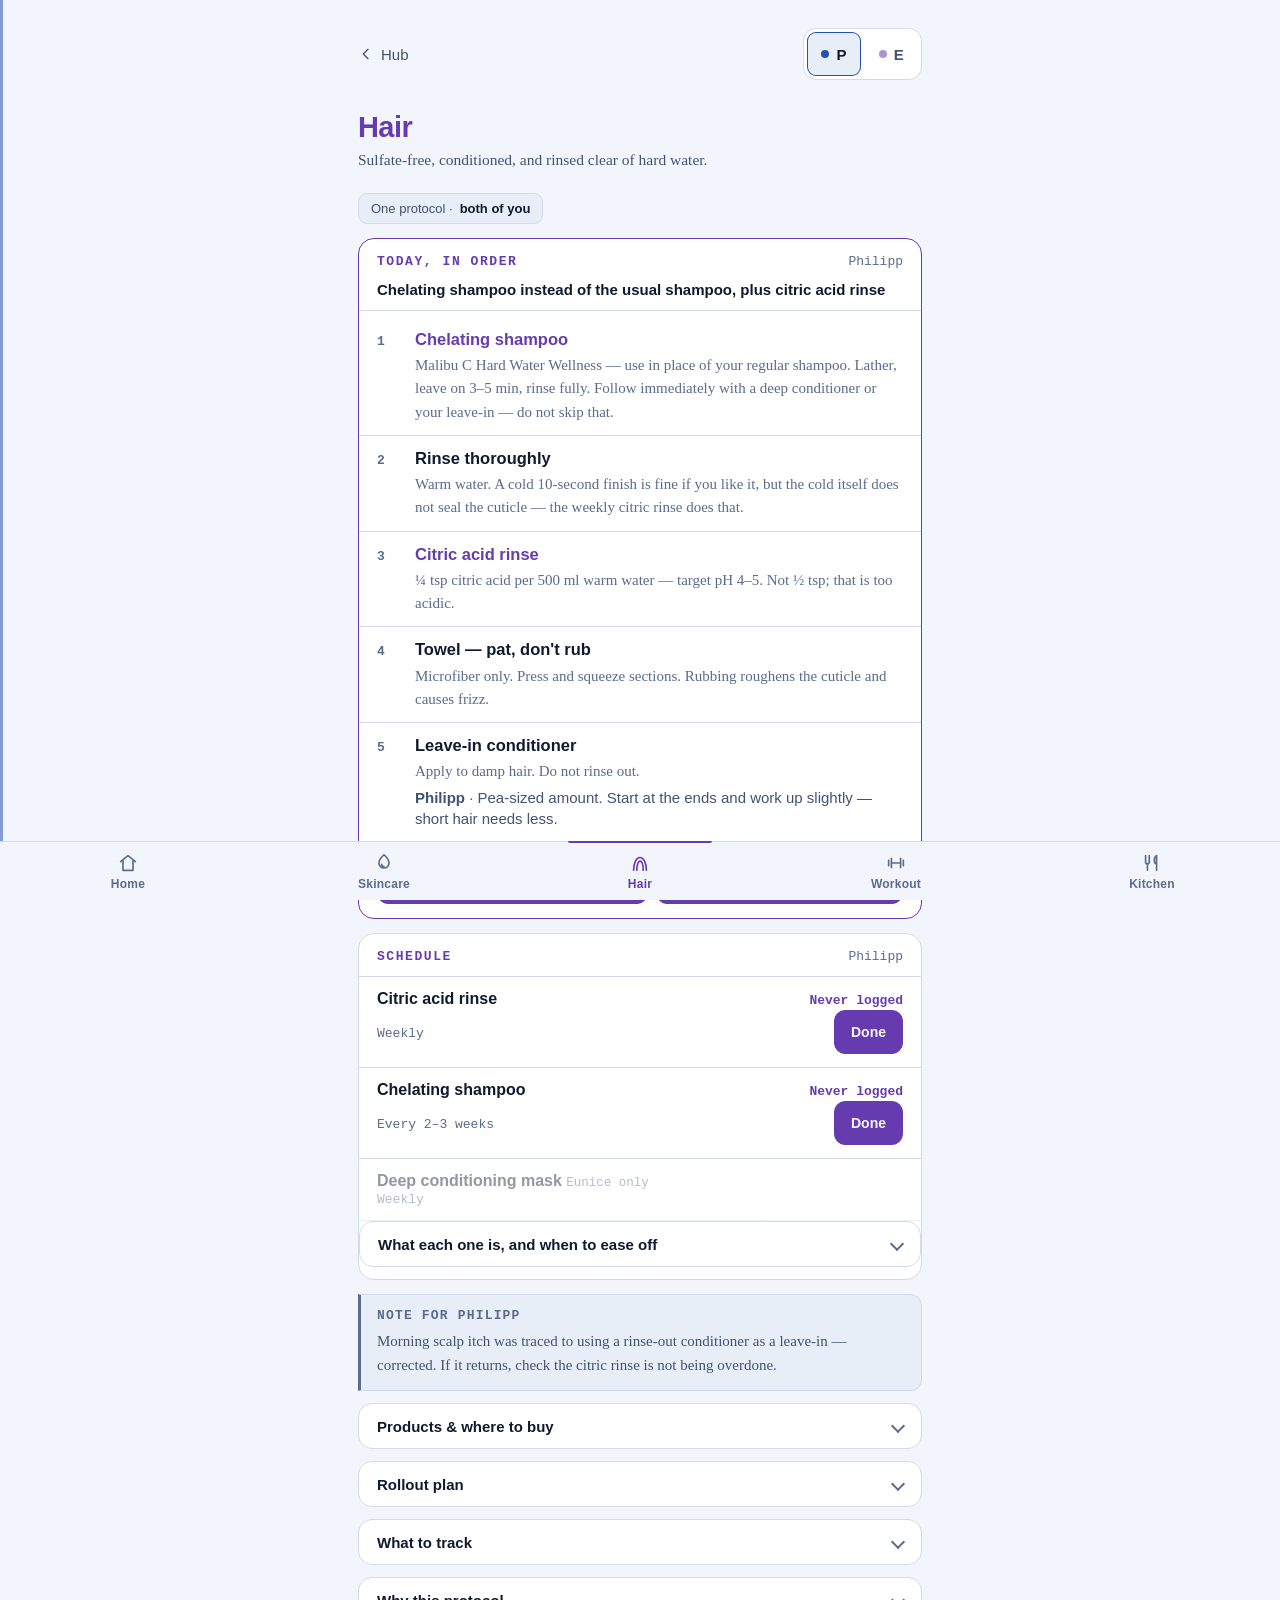
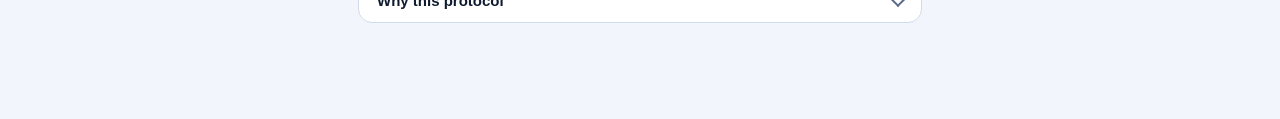
==== hair/index.html @ a8889de7 "Give skincare a weekly check, like hair already has Eunice asked for the same "when did I last do th" ====
<!DOCTYPE html>
<html lang="en">
<head>
<meta charset="utf-8">
<meta name="viewport" content="width=device-width, initial-scale=1, viewport-fit=cover">
<title>Hair · Pairwell</title>
<meta name="theme-color" content="#0B1220">
<link rel="stylesheet" href="../app.css?v=7b31c9e5">
<style>
  :root{ --accent:var(--hair); }

  body{
    background:var(--bg);color:var(--text);
    font-family:var(--f-ui);
    -webkit-font-smoothing:antialiased;
    min-height:100dvh;max-width:600px;margin:0 auto;
    padding:
      calc(env(safe-area-inset-top) + 20px)
      calc(env(safe-area-inset-right) + 18px)
      calc(var(--bar) + 26px)
      calc(env(safe-area-inset-left) + 18px);
  }

  h1{font-size:29px;font-weight:700;letter-spacing:-.02em;margin:0 0 4px;color:var(--accent)}
  .sub{font-family:var(--f-read);font-size:15.5px;color:var(--muted);margin:0 0 20px;line-height:1.6}

  /* Type floor: 14px for secondary, 16px+ for anything you act on.
     This page is read standing at a sink. */
  .card{
    background:var(--surface);border:1px solid var(--line);
    border-radius:16px;margin-bottom:14px;overflow:hidden;
  }
  .card-head{
    display:flex;align-items:baseline;gap:10px;flex-wrap:wrap;
    padding:15px 18px 12px;border-bottom:1px solid var(--line);
  }
  .card-head .k{
    font-family:var(--f-data);font-size:13px;font-weight:700;letter-spacing:.12em;text-transform:uppercase;
    color:var(--accent);
  }
  .card-head .meta{font-family:var(--f-data);font-size:13px;color:var(--muted2);margin-left:auto}
  .card-head .focus{font-size:15px;color:var(--text);font-weight:600;width:100%;margin-top:2px}

  ol.steps .n{
    font-family:var(--f-data);font-variant-numeric:tabular-nums;font-size:13px;font-weight:700;color:var(--muted2);
    font-variant-numeric:tabular-nums;
  }
  ol.steps .t{font-size:16.5px;font-weight:600;line-height:1.35}
  ol.steps .p{font-size:15px;color:var(--muted);margin-top:3px;line-height:1.45}
  ol.steps .h{font-family:var(--f-read);font-size:15px;color:var(--muted2);margin-top:4px;line-height:1.55}

  .empty{padding:20px 18px;font-family:var(--f-read);font-size:15px;color:var(--muted);line-height:1.55}

  /* day strip */
  .days{display:flex;gap:5px;margin-bottom:14px}
  .day{
    flex:1;min-height:var(--tap);border-radius:11px;
    border:1px solid var(--line);background:var(--surface);
    color:var(--muted);font-family:inherit;font-size:13px;font-weight:600;
    cursor:pointer;padding:6px 2px;
  }
  .day small{display:block;font-family:var(--f-data);font-size:13px;font-weight:400;color:var(--muted2);margin-top:2px}
  .day[aria-pressed="true"]{background:var(--accent);border-color:var(--accent);color:var(--bg)}
  .day[aria-pressed="true"] small{color:inherit;font-weight:400}
  .day:focus-visible{outline:2px solid var(--accent);outline-offset:2px}

  .season{
    display:inline-flex;align-items:center;gap:8px;
    font-family:var(--f-data);font-size:13px;color:var(--muted);
    background:var(--surface-2);border:1px solid var(--line);
    border-radius:9px;padding:7px 12px;margin-bottom:14px;
  }
  .season b{color:var(--text);font-weight:600}

  /* phase strip — which stage of the protocol he is on */
  .phase-bar{margin-bottom:12px}
  .phase-toggle{
    display:inline-flex;align-items:center;gap:9px;
    min-height:var(--tap);padding:0 14px;border-radius:11px;
    border:1px solid var(--line);background:var(--surface);
    font-family:inherit;font-size:14px;color:var(--muted);cursor:pointer;
  }
  .phase-toggle .pl{
    font-family:var(--f-data);font-size:13px;letter-spacing:.1em;text-transform:uppercase;color:var(--muted2);
  }
  .phase-toggle b{color:var(--text);font-weight:600}
  .phase-toggle .chev{
    width:7px;height:7px;border-right:2px solid var(--muted2);
    border-bottom:2px solid var(--muted2);transform:rotate(45deg);margin-left:2px;
  }
  .phase-toggle[aria-expanded="true"] .chev{transform:rotate(-135deg)}
  .phase-toggle:focus-visible{outline:2px solid var(--accent);outline-offset:2px}

  .phases{display:flex;gap:5px;margin-bottom:10px}
  .phase{
    flex:1;min-height:var(--tap);border-radius:11px;
    border:1px solid var(--line);background:var(--surface);
    color:var(--muted);font-family:inherit;font-size:13px;font-weight:600;
    cursor:pointer;padding:6px 4px;
  }
  .phase small{display:block;font-family:var(--f-data);font-size:13px;font-weight:400;color:var(--muted2);margin-top:2px}
  .phase[aria-pressed="true"]{background:var(--accent);border-color:var(--accent);color:var(--bg)}
  .phase[aria-pressed="true"] small{color:inherit;font-weight:400}
  .phase:focus-visible{outline:2px solid var(--accent);outline-offset:2px}
  .phase-note{
    font-family:var(--f-read);font-size:15px;color:var(--muted);line-height:1.5;
    margin-bottom:14px;padding-left:2px;
  }

  /* the one step that changes night to night */
  ol.steps .t.active-step{color:var(--accent)}

  /* safety */
  .rule{
    border:1px solid var(--line);border-left:3px solid var(--muted2);
    background:var(--surface-2);border-radius:0 12px 12px 0;
    padding:13px 16px;margin-bottom:12px;
  }
  .rule.critical{border-left-color:var(--warn);background:var(--warn-fill)}
  .rule .rt{
    font-family:var(--f-data);font-size:13px;font-weight:700;letter-spacing:.09em;text-transform:uppercase;
    color:var(--muted2);margin-bottom:6px;display:flex;align-items:center;gap:7px;
  }
  .rule.critical .rt{color:var(--warn)}
  .rule p{margin:0;font-family:var(--f-read);font-size:15px;line-height:1.6;color:var(--muted)}
  .rule.critical p{color:var(--text)}

  /* progressive disclosure */
  details{
    background:var(--surface);border:1px solid var(--line);
    border-radius:14px;margin-bottom:12px;overflow:hidden;
  }
  details summary{
    min-height:var(--tap);display:flex;align-items:center;gap:9px;
    padding:13px 18px;cursor:pointer;font-size:15px;font-weight:600;
    list-style:none;color:var(--text);
  }
  details summary::-webkit-details-marker{display:none}
  details summary::after{
    content:"";margin-left:auto;width:8px;height:8px;flex:none;
    border-right:2px solid var(--muted2);border-bottom:2px solid var(--muted2);
    transform:rotate(45deg);transition:transform .18s ease;
  }
  details[open] summary::after{transform:rotate(-135deg)}
  details summary:focus-visible{outline:2px solid var(--accent);outline-offset:-2px}

  /* The routine you are not doing right now: present, one tap away, and not
     costing a screen of scroll. Its own card keeps its styling inside. */
  details.other-routine{background:none;border:0;margin-top:14px}
  details.other-routine > summary{
    color:var(--muted);font-weight:600;
    background:var(--surface);border:1px solid var(--line);border-radius:14px;
  }
  details.other-routine > summary .n{
    font-family:var(--f-data);font-size:13px;font-weight:400;color:var(--muted2);
  }
  details.other-routine[open] > summary{
    border-bottom-left-radius:0;border-bottom-right-radius:0;
  }
  .dl{padding:2px 18px 16px}
  .dl div{padding:9px 0;border-top:1px solid var(--line)}
  .dl .dk{font-family:var(--f-data);font-size:13px;letter-spacing:.07em;text-transform:uppercase;color:var(--muted2);margin-bottom:3px}
  .dl .dv{font-family:var(--f-read);font-size:15px;line-height:1.6;color:var(--muted)}
  .dl .dv strong{color:var(--text)}

  .foot{font-size:13px;color:var(--muted2);line-height:1.6;margin-top:20px}

  /* Weekly check — a "when did I last do this" row, one per infrequent
     treatment. Shared by Hair's shower schedule and Skincare's weekly
     devices, so it takes its color from --accent rather than a fixed hue. */
  .schedrow{
    display:grid;grid-template-columns:1fr auto;align-items:baseline;
    gap:2px 12px;padding:13px 18px;border-bottom:1px solid var(--line);
  }
  .schedrow.other{opacity:.45}
  .sr-name{font-size:16px;font-weight:600}
  .sr-who{font-family:var(--f-data);font-size:12.5px;font-weight:400;color:var(--muted2)}
  .sr-cadence{
    grid-column:1;font-family:var(--f-data);font-size:13px;color:var(--muted2);
  }
  .sr-state{
    grid-column:2;grid-row:1;font-family:var(--f-data);font-size:13px;
    color:var(--muted);text-align:right;
  }
  .sr-state.due,.sr-state.late,.sr-state.unknown{color:var(--accent);font-weight:600}
  .sr-btn{
    grid-column:2;grid-row:2;justify-self:end;
    min-height:36px;padding:0 14px;border-radius:10px;
    font-family:inherit;font-size:13.5px;font-weight:600;cursor:pointer;
  }
  .sr-btn.dobtn{background:var(--accent);border:1px solid var(--accent);color:var(--bg)}
  .sr-btn.undone{background:none;border:1px solid var(--line);color:var(--muted)}
  .sr-btn:focus-visible{outline:2px solid var(--accent);outline-offset:2px}
  .dl em{font-style:italic;color:var(--muted2)}

  @media (prefers-reduced-motion:reduce){
    details summary::after{transition:none}
  }

  .both{
    display:inline-flex;align-items:center;gap:7px;
    font-size:13px;color:var(--muted);
    background:var(--surface-2);border:1px solid var(--line);
    border-radius:9px;padding:7px 12px;margin-bottom:14px;
  }
  .both b{color:var(--text);font-weight:600}
  .card.other{opacity:.5}

  .card.today{border-color:var(--hair)}
  .card.today ol.steps .t.treat-step{color:var(--hair)}
  .todaydone{display:flex;flex-wrap:wrap;gap:8px;padding:12px 18px 14px;border-top:1px solid var(--line)}
  .todaydone .dobtn{margin-left:0;flex:1 1 auto}
  .todaybody{padding:14px 18px;display:flex;flex-direction:column;gap:8px}
  .tline{font-size:15.5px;line-height:1.45;color:var(--muted)}
  .tline b{color:var(--text);font-weight:600}
  .tline.due b{color:var(--hair)}
  .tline.ok{color:var(--muted2)}

  .duebar{
    display:flex;align-items:center;gap:12px;flex-wrap:wrap;
    padding:11px 18px;border-bottom:1px solid var(--line);background:var(--surface-2);
  }
  .duepill{
    font-family:var(--f-data);font-size:13px;font-weight:600;
    letter-spacing:.04em;color:var(--muted);
  }
  /* Accent as ink on the page ground — the pairing that holds in both themes. */
  .duepill.due,.duepill.late{color:var(--hair)}
  .duepill.late{font-weight:700}
  .duepill.done{color:var(--ok,var(--muted))}
  .dobtn,.undone{
    margin-left:auto;min-height:var(--tap);padding:0 16px;border-radius:11px;
    font-family:inherit;font-size:14px;font-weight:600;cursor:pointer;
  }
  .dobtn{background:var(--hair);border:1px solid var(--hair);color:var(--bg)}
  .undone{background:none;border:1px solid var(--line);color:var(--muted)}
  .dobtn:focus-visible,.undone:focus-visible{outline:2px solid var(--hair);outline-offset:2px}
  .inline-caution{
    padding:11px 18px 14px;font-family:var(--f-read);font-size:15px;line-height:1.55;
    color:var(--muted2);border-top:1px solid var(--line);
  }
</style>
</head>
<body>

<div class="pw-bar">
  <a class="pw-back" href="../"><svg viewBox="0 0 24 24"><path d="m15 5-7 7 7 7"/></svg> Hub</a>
  <div id="switcher"></div>
</div>

<h1>Hair</h1>
<p class="sub" id="sub"></p>

<div class="both">One protocol &middot; <b>both of you</b></div>
<div id="stage"></div>

<script src="../app.js?v=4f1def99"></script>
<script>

const R = {"_source": ["skin_protocol.html conversations", "hair_protocol.html conversation"], "skincare": {"philipp": {"_source": "skin_protocol.html · Issue 2026-07", "_model": "weekly-phased — one AM routine; PM is a fixed 6-step base where only step 03 rotates by weekday, and the weekday schedule itself changes across three phases", "skinType": "combination — oily T-zone, normal-to-dry cheeks", "fitzpatrick": "III–IV", "focus": "prevention over correction", "concerns": ["under-eye dark circles (mostly pigment)", "texture and pores", "general photoaging prevention"], "applicationRule": "Thin before thick, wet before oil. Wait 30–60 seconds between steps for absorption. Apply to damp skin — except actives (adapalene, acids), which go on dry skin to reduce irritation.", "am": {"durationMin": 4, "_note": "Identical Mon → Sun. No thinking needed.", "steps": [{"step": "Cleanse", "product": "CeraVe Hydrating Cream-to-Foam", "how": "Lukewarm water, 20 seconds of gentle massage, rinse fully."}, {"step": "Vitamin C", "product": "Rohto Melano CC Premium Essence", "how": "3–4 drops · targeted on cheekbones and existing spots."}, {"step": "Eye area", "product": "CeraVe Eye Repair Cream", "how": "Ring finger · small dab per eye · tap along the orbital bone · never rub."}, {"step": "Moisturizer", "product": "Beauty of Joseon Dynasty Cream", "how": "Pea-sized amount, thin layer. Optional: skip on days the T-zone feels oily and go straight to sunscreen."}, {"step": "Sunscreen", "product": "Biore UV Aqua Rich (or BoJ Relief Sun)", "how": "Two full finger-lengths · face + neck + ears. Every day, indoor or outdoor."}]}, "pm": {"durationMin": 6, "_note": "Same steps every night. Only step 03 changes — the weekday tells you which bottle.", "steps": [{"step": "Cleanse", "product": "CeraVe Hydrating Cream-to-Foam", "how": "Heavy sunscreen day? Double cleanse — first pass with cleansing oil or micellar, then CeraVe."}, {"step": "Dry fully", "product": null, "how": "Wait 60–90 seconds until the skin is completely dry. Applying actives to damp skin sharply increases irritation.", "isWait": true}, {"step": "Active of the night", "product": null, "activeSlot": true}, {"step": "Hyaluronic acid", "product": "The Ordinary Hyaluronic Acid 2% + B5", "how": "On slightly damp skin, then press in gently. Buffers active nights, restores hydration on rest nights."}, {"step": "Eye area", "product": "Rohto Melano CC Moisture Cream", "how": "Rice-grain per eye · 3 dots along the orbital bone · ring finger · stay 5 mm below the lash line."}, {"step": "Moisturizer", "product": "Beauty of Joseon Dynasty Cream", "how": "Lock everything in."}]}, "actives": {"adapalene": {"name": "Differin Adapalene 0.1% (℞)", "how": "Pea-sized amount. Dot on forehead, both cheeks and chin, spread thin over the whole face. Stay 5 mm from the lash line and mouth corners. Weeks 1–4: wait 20 min before moisturizer, then directly."}, "bha": {"name": "Paula's Choice BHA 2% Liquid", "how": "Soak a cotton pad, swipe over the T-zone (forehead, nose, chin). One pass, no rubbing. Let absorb 30 seconds."}, "glycolic": {"name": "The Ordinary Glycolic Acid 7% Toner", "how": "Soak a cotton pad, sweep over the full face. Avoid the eye area. One pass. Optional — skip if the skin feels tight."}, "niacinamide": {"name": "The Ordinary Niacinamide 10%", "optional": true, "how": "Fingertip amount over the whole face. Gentle, no irritation risk. Optional — skipping step 03 entirely on a rest night is always fine."}}, "phases": [{"id": "weeks-1-4", "label": "Weeks 1–4", "subtitle": "Start here", "note": "Differin only 2× this phase. Wide spacing (Mon → Thu) gives skin time to adapt. Mild tightness is normal. Flaking around nose/mouth in week 3–4 — cover with balm, don't pick. Move on when skin has been calm for a full week.", "schedule": [{"day": "Mon", "active": "adapalene"}, {"day": "Tue", "active": "bha"}, {"day": "Wed", "active": "niacinamide"}, {"day": "Thu", "active": "adapalene"}, {"day": "Fri", "active": "niacinamide"}, {"day": "Sat", "active": "glycolic"}, {"day": "Sun", "active": "niacinamide"}]}, {"id": "weeks-5-8", "label": "Weeks 5–8", "subtitle": "Then this", "note": "Differin now 3×, glycolic paused. Skin may briefly look worse in weeks 5–6 (purging) — do not stop. By week 7–8 texture smooths. Move on when calm for a full week.", "schedule": [{"day": "Mon", "active": "adapalene"}, {"day": "Tue", "active": "bha"}, {"day": "Wed", "active": "adapalene"}, {"day": "Thu", "active": "niacinamide"}, {"day": "Fri", "active": "adapalene"}, {"day": "Sat", "active": "niacinamide"}, {"day": "Sun", "active": "niacinamide"}]}, {"id": "week-9-plus", "label": "Week 9+", "subtitle": "Final", "note": "The permanent schedule. Full rotation with all products. Stay here. Pea-size Differin, cotton pad for acids, eye area always spared.", "schedule": [{"day": "Mon", "active": "adapalene"}, {"day": "Tue", "active": "bha"}, {"day": "Wed", "active": "adapalene"}, {"day": "Thu", "active": "niacinamide"}, {"day": "Fri", "active": "adapalene"}, {"day": "Sat", "active": "glycolic"}, {"day": "Sun", "active": "niacinamide"}]}], "currentPhase": "week-9-plus", "_currentPhaseNote": "Defaults to the permanent schedule because that is what the app already held. The protocol is dated 2026-07, so weeks-5-8 is also plausible — switch it on the page if that is wrong. Getting this wrong means too much adapalene.", "safetyRules": [{"id": "no-adapalene-with-acids", "title": "Never combine adapalene and acids", "rule": "Adapalene together with AHA or BHA in one application massively irritates the skin without boosting results. Always separate nights. To exfoliate the same day: BHA in the morning, adapalene at night — and only when skin is calm.", "critical": true}, {"id": "retinoid-needs-spf", "title": "Retinoid without SPF is net-negative", "rule": "Retinoids temporarily increase UV sensitivity. Without daily sunscreen, new pigmentation forms faster than the retinoid clears old damage. If you are not committed to SPF every day, do not start adapalene.", "critical": true}, {"id": "spf-amount", "title": "Two finger-lengths of SPF, or it is useless", "rule": "SPF ratings are tested at 2 mg/cm² — roughly two strips along the index and middle finger for face and neck. Most people apply a quarter of that and get an effective SPF of ~15."}, {"id": "eye-never-rub", "title": "Never rub the eye area — always tap", "rule": "Under-eye skin is 4× thinner than the rest of the face. Repeated rubbing causes chronic micro-inflammation, which drives the very pigmentation you are treating. Ring finger only — it applies the least pressure by reflex."}, {"id": "patience", "title": "Judge at week 12, not week 3", "rule": "Vitamin C, adapalene and niacinamide need 8–12 weeks to show visible change. Photos every 4 weeks in the same lighting beat the daily mirror check."}], "eyeArea": {"type": "Mixed — mostly pigment. Brown-grey tone, melanin-dominant.", "structural": "Minor tear-trough shadow. Topicals cannot remove this part.", "target": "30–50% lighter in 3–6 months. Consistency beats intensity; full erasure is not possible with products alone.", "timeline": [{"when": "1–2 weeks", "what": "Puffiness down — eye cream plus sleep and lower salt/alcohol."}, {"when": "8–12 weeks", "what": "Pigment lightens — Moisture Cream + SPF + Essence. Judge with 4-week photos."}, {"when": "3–6 months", "what": "Substantial change. Ceiling: 30–50% lighter than baseline."}]}, "coreProducts": {"cleanser": "CeraVe Hydrating Cream-to-Foam — AM 01 + PM 01", "vitaminC": "Rohto Melano CC Premium Essence — AM 02", "eyeCreamAM": "CeraVe Eye Repair Cream — AM 03", "eyeCreamPM": "Rohto Melano CC Moisture Cream — PM 05, under-eye pigment", "moisturizer": "Beauty of Joseon Dynasty Cream — AM 04 + PM 06", "spf": "Biore UV Aqua Rich SPF 50+ PA++++ — AM 05, daily", "hyaluronic": "The Ordinary Hyaluronic Acid 2% + B5 — PM 04", "adapalene": "Differin Adapalene 0.1% — prescription in Germany; pharmacist-guided (指示藥品) in Taiwan, no Rx", "bha": "Paula's Choice Skin Perfecting 2% BHA Liquid", "glycolic": "The Ordinary Glycolic Acid 7% Toning Solution", "niacinamide": "The Ordinary Niacinamide 10% + Zinc 1%"}, "timeline": "Adapalene needs patience — meaningful texture and pore results from week 12+. Weeks 1–8 show little by design."}, "eunice": {"_source": "Hamburg Seasonal Skincare Masterplan (.docx), added 2026-08-29", "_model": "seasonal-weekly — four season plans, each with its own AM routine and a different PM protocol per weekday. Philipp uses the simpler 'weekly' model (one AM, one active per weekday), so a renderer has to handle both shapes.", "skinType": "mixed / Asian, age 37", "concerns": ["pores (nose area)", "horizontal neck rings", "structural jawline lifting"], "context": {"location": "Hamburg", "waterHardness": "hard — high calcium/magnesium; see the shared hair section for the measured 17.3 °dH"}, "safetyRules": [{"id": "mfu-boundaries", "title": "High Focus Shot (MFU) boundaries", "rule": "Maximum once per week. Completely avoid the eyeballs, eyelids, jawbone edge, lips and the centre of the neck (thyroid area). Target only the jowls, lower face sag and the sides of the neck.", "appliesTo": ["sat"], "critical": true}, {"id": "no-mix-actives", "title": "The no-mix actives rule", "rule": "Never use the Exosome Shot or the Booster Pro Air Shot on the same night as 0.2% Retinol, and never on a High Focus Shot night.", "critical": true}, {"id": "conductivity", "title": "The conductivity rule", "rule": "Use a thick layer of PDRN Booster Gel for the High Focus Shot, or PDRN Pink Peptide Serum for the Booster Pro. Oils (Freiöl, Rose Hip Oil) insulate — always apply them after device use, never before.", "critical": false}, {"id": "hard-water-shield", "title": "The 'Kalk' hard-water shield", "rule": "Hamburg tap water dulls skin and stretches pores. Use the Foreo in the evening to strip mineral buildup mechanically, and always apply The Ordinary HA 2% + B5 while the skin is still damp.", "critical": false}], "seasons": {"winter": {"months": "November – March", "monthNumbers": [11, 12, 1, 2, 3], "goal": "High-lipid shield against dry radiator heat and freezing winds, to stop neck rings cracking and deepening.", "am": {"durationMin": 3, "steps": ["Micellar water (or hydrating toner) on a pad — no hard tap water", "HA 2% + B5 while the skin is still damp from the wipe", "Nivea Day Cream", "SPF"]}, "pmWeekly": [{"day": "Mon", "focus": "Pores & active prep", "steps": ["Foreo Cleanse", "Exosome Shot", "PDRN Serum", "Booster Pro (Booster Mode)"]}, {"day": "Tue", "focus": "Cellular turnover", "steps": ["Foreo Cleanse", "PDRN Serum", "0.2% Retinol", "Nivea Night Cream + 2 drops Rose Hip Oil"]}, {"day": "Wed", "focus": "Midweek detox", "steps": ["Foreo Cleanse", "Freiöl", "Gua Sha (warm the oil in your hands first)"]}, {"day": "Thu", "focus": "Deep volumizing", "steps": ["Gentle Cleanse", "Exosome Shot", "PDRN Serum", "Booster Pro (Booster Mode – Level 1)"]}, {"day": "Fri", "focus": "Targeted neck rings", "steps": ["Foreo Cleanse", "Collagen Glow Pen", "Booster Pro (MC Mode) glide horizontally along neck rings", "Nivea Night"]}, {"day": "Sat", "focus": "Structural MFU lift", "steps": ["Foreo Cleanse", "High Focus Shot (600–1200 shots with PDRN Booster Gel on jowls / sides of neck)", "Pat in excess gel", "Nivea Night"]}, {"day": "Sun", "focus": "Barrier recovery reset", "steps": ["Gentle Cleanse", "Sheet Mask (no devices)", "Seal with Rose Hip Oil"]}]}, "spring": {"months": "April – June", "monthNumbers": [4, 5, 6], "goal": "Deep pore de-gunking, to clear pollen and dust sticking to hard-water residue.", "am": {"durationMin": 3, "steps": ["Lukewarm water wash", "HA 2% + B5", "Nivea Day Cream", "SPF"], "weeklyExtra": "Friday morning: swipe Nivea Toner on the nose only."}, "pmWeekly": [{"day": "Mon", "focus": "Resurfacing & pores", "steps": ["Foreo Cleanse", "Booster Pro (Air Shot Mode) on nose pores", "Exosome Shot", "PDRN Serum"]}, {"day": "Tue", "focus": "Retinol night", "steps": ["Foreo Cleanse", "PDRN Serum", "0.2% Retinol", "Nivea Night Cream"]}, {"day": "Wed", "focus": "Lymphatic drainage", "steps": ["Foreo Cleanse", "Freiöl", "Gua Sha, stroking downwards on the sides of the neck"]}, {"day": "Thu", "focus": "Cellular power", "steps": ["Foreo Cleanse", "Exosome Shot", "PDRN Serum", "Booster Pro (Booster Mode)"]}, {"day": "Fri", "focus": "Pore & neck target", "steps": ["Foreo Cleanse", "Collagen Glow Pen", "Booster Pro (MC Mode) on neck lines"]}, {"day": "Sat", "focus": "Structural MFU lift", "steps": ["Foreo Cleanse", "High Focus Shot (with PDRN Booster Gel, focused on a sharp jawline contour)"]}, {"day": "Sun", "focus": "Moisture surge", "steps": ["Foreo Cleanse", "Sheet Mask", "Booster Pro (Booster Mode) directly over the sheet mask"]}]}, "summer": {"months": "July – August", "monthNumbers": [7, 8], "goal": "Heat calming, pore tightening and high-level pigment defence against strong summer sun.", "am": {"durationMin": 3, "steps": ["Lukewarm water wash", "HA 2% + B5", "Nivea Day Cream", "SPF 50 — strict"], "weeklyExtra": "Friday morning: swipe Nivea Toner on the nose."}, "pmWeekly": [{"day": "Mon", "focus": "Pore shrinking", "steps": ["Foreo Cleanse", "Booster Pro (Air Shot Mode) on nose pores", "PDRN Serum"]}, {"day": "Tue", "focus": "Soothing night", "steps": ["Foreo Cleanse", "PDRN Serum", "Nivea Night Cream — skip retinol entirely if the weekend was spent outdoors or at the beach"]}, {"day": "Wed", "focus": "Cryo-calming", "steps": ["Foreo Cleanse", "Sheet Mask (chilled in the fridge first)", "Booster Pro (Booster Mode) over the cold mask"]}, {"day": "Thu", "focus": "Lightweight regeneration", "steps": ["Foreo Cleanse", "Exosome Shot", "PDRN Serum", "Booster Pro (Booster Mode)"]}, {"day": "Fri", "focus": "Neck firming", "steps": ["Foreo Cleanse", "Collagen Glow Pen", "Booster Pro (MC Mode) on neck"]}, {"day": "Sat", "focus": "Structural MFU lift", "steps": ["Foreo Cleanse", "High Focus Shot (keep the PDRN Booster Gel in the fridge for a cooling treatment)"]}, {"day": "Sun", "focus": "UV recovery", "steps": ["Foreo Cleanse", "Rose Hip Oil + Gua Sha, to calm the sun-exposed barrier"]}]}, "autumn": {"months": "September – October", "monthNumbers": [9, 10], "goal": "The deep reconstruction phase: repair summer UV damage and build skin thickness before winter.", "am": {"durationMin": 3, "steps": ["Micellar water (or hydrating toner) on a pad — no hard tap water", "HA 2% + B5 while the skin is still damp from the wipe", "Nivea Day Cream", "SPF"], "weeklyExtra": "Friday morning: swipe Nivea Toner on the nose."}, "pmWeekly": [{"day": "Mon", "focus": "Advanced resurfacing", "steps": ["Foreo Cleanse", "Booster Pro (Air Shot Mode)", "Exosome Shot", "PDRN Serum"]}, {"day": "Tue", "focus": "Active cell turnover", "steps": ["Foreo Cleanse", "PDRN Serum", "0.2% Retinol", "Nivea Night Cream"]}, {"day": "Wed", "focus": "Sculpt & drain", "steps": ["Foreo Cleanse", "Freiöl", "Gua Sha"]}, {"day": "Thu", "focus": "Deep cellular regeneration", "steps": ["Foreo Cleanse", "Exosome Shot", "PDRN Serum", "Booster Pro (Booster Mode)"]}, {"day": "Fri", "focus": "Neck ring focus", "steps": ["Foreo Cleanse", "Collagen Glow Pen", "Booster Pro (MC Mode) focused on horizontal creases"]}, {"day": "Sat", "focus": "Structural MFU lift", "steps": ["Foreo Cleanse", "High Focus Shot (with PDRN Booster Gel, focused on pulling up lower cheeks / jowls)"]}, {"day": "Sun", "focus": "Deep nutrient infusion", "steps": ["Foreo Cleanse", "Sheet Mask", "Booster Pro (Booster Mode)", "Finish with Rose Hip Oil"]}]}}, "devices": {"mfu": "High Focus Shot Plus — 1x/week, Saturdays, see safetyRules.mfu-boundaries", "boosterPro": "Booster Pro — Booster Mode, Air Shot Mode, MC Mode", "foreo": "Foreo — evening cleanse, mechanical removal of hard-water minerals", "guaSha": "Gua Sha — manual, always over oil", "collagenGlowPen": "Collagen Glow Pen — Fridays, neck"}, "weeklyTreatments": [{"id": "mfu", "title": "High Focus Shot (MFU)", "day": "Sat", "cadence": "Weekly · Saturdays", "everyDays": 7, "everyDaysMax": 8, "caution": "Max once a week — see the MFU safety rule.", "critical": true}, {"id": "collagenGlowPen", "title": "Collagen Glow Pen", "day": "Fri", "cadence": "Weekly · Fridays", "everyDays": 7, "everyDaysMax": 9}], "coreProducts": {"hydrator": "The Ordinary Hyaluronic Acid 2% + B5 — apply to damp skin", "micellar": "Micellar water — the gentle, Kalk-free morning cleanse for winter/autumn. Bioderma Sensibio or any fragrance-free one; lifts overnight oil off the nose without hard tap water.", "dayCream": "Nivea Day Cream", "nightCream": "Nivea Night Cream", "spf": "SPF daily; SPF 50 strictly in summer", "retinol": "0.2% Retinol — Tuesdays", "pdrnSerum": "PDRN Pink Peptide Serum — conductive medium for the Booster Pro", "pdrnBoosterGel": "PDRN Booster Gel — conductive medium for the High Focus Shot", "exosome": "Exosome Shot", "oils": "Freiöl (Gua Sha), Rose Hip Oil (sealing)", "toner": "Nivea Toner — Friday mornings, nose only, spring/summer/autumn", "sheetMask": "Sheet Mask"}}}, "hair": {"_source": "hair_protocol.html", "_status": "SHARED — one protocol, both people. Amounts and two treatments differ per person.", "context": {"location": "Hamburg", "waterHardness": "17.3 °dH — hard. Scale: 0 soft · 8.4 · 14 · 25+ very hard.", "why": "Sulfates strip natural oils from dense Asian hair, so the cuticle stays open and the texture turns rough and stiff. Conditioning seals it. On top of that, hard water leaves a calcium/magnesium film on every strand — that is what the weekly rinse removes.", "verify": "Test your own shower tap with strips on day 1 and again at week 8. The district average is a guess; your tap is the real number."}, "everyShower": {"_note": "Four steps, every wash, both of you. The citric rinse is NOT part of this — it is weekly.", "steps": [{"step": "Sulfate-free shampoo", "how": "Warm water. Work in from the roots, massage the scalp for ~60 sec. Check the INCI label — no SLS or SLES."}, {"step": "Rinse thoroughly", "how": "Warm water. A cold 10-second finish is fine if you like it, but the cold itself does not seal the cuticle — the weekly citric rinse does that."}, {"step": "Towel — pat, don't rub", "how": "Microfiber only. Press and squeeze sections. Rubbing roughens the cuticle and causes frizz."}, {"step": "Leave-in conditioner", "how": "Apply to damp hair. Do not rinse out.", "perPerson": {"philipp": "Pea-sized amount. Start at the ends and work up slightly — short hair needs less.", "eunice": "2–3× more product. Work from the ends up through the full length before touching the roots."}}]}, "scheduled": [{"id": "citric-rinse", "title": "Citric acid rinse", "cadence": "Weekly", "who": "both", "recipe": "¼ tsp citric acid per 500 ml warm water — target pH 4–5. Not ½ tsp; that is too acidic.", "order": "Shampoo → rinse → pour the citric solution over all hair → wait 1–2 min → rinse out → leave-in as normal.", "why": "At 17.3 °dH weekly is the right frequency. The acid dissolves the calcium/magnesium film that makes hair feel coated and stiff.", "caution": "Straw-like texture, brittleness, more tangles or scalp itch mean you are overdoing it. Do not go to 2× weekly, and stay at ¼ tsp.", "everyDays": 7, "afterStep": 2, "rank": 2}, {"id": "chelating", "title": "Chelating shampoo", "cadence": "Every 2–3 weeks", "who": "both", "recipe": "Malibu C Hard Water Wellness — use in place of your regular shampoo.", "order": "Lather, leave on 3–5 min, rinse fully. Follow immediately with a deep conditioner or your leave-in — do not skip that.", "why": "EDTA binds calcium and magnesium ions inside the hair shaft and pulls them out when you rinse. Regular shampoo — even sulfate-free — physically cannot do this.", "caution": "Strips moisture and protein if used too often. Every 2–3 weeks is enough; the weekly citric rinse handles maintenance in between.", "everyDays": 14, "everyDaysMax": 21, "replacesStep": 1, "rank": 0}, {"id": "deep-mask", "title": "Deep conditioning mask", "cadence": "Weekly", "who": "eunice", "recipe": "Any mask with glycerin, panthenol or argan oil — Cantu, OGX or Garnier.", "order": "After shampooing, before the citric rinse. Leave on 5–10 min in the shower steam, then rinse, run the citric rinse, apply leave-in.", "why": "Longer hair needs deeper conditioning to prevent split ends and manage tangling. Philipp's length does not need this layer.", "everyDays": 7, "afterStep": 2, "rank": 1}], "products": {"shampoo": {"_note": "Priority order — grab whichever you find first.", "options": [{"name": "Cantu Sulfate-Free Cleansing Cream", "rank": "1st choice", "price": "~€7–8", "where": "Rossmann · Amazon.de", "note": "Built for dense, coarse hair — the right match for both of you. Good lather despite being sulfate-free. Strong enough for 17.3 °dH."}, {"name": "HASK Repair + Argan Oil", "rank": "2nd choice", "price": "~€9", "where": "dm", "note": "473 ml, no SLS/SLES. Uses Sodium C14-16 Olefin Sulfonate — stronger than ideal, but better than classic sulfates."}, {"name": "Alverde Ultra Sensitiv", "rank": "Emergency only", "price": "~€3", "where": "dm", "note": "Cleanest INCI of all, but likely too gentle for dense hair at this hardness. Higher risk for Eunice — more mineral surface area. Switch back to Cantu if the scalp feels unclean after 48h."}]}, "leaveIn": {"_note": "A leave-in you don't rinse out — its job is to re-soften the cuticle the hard water roughened. A rich cream suits long, dense hair; a light keratin or oil spray suits short hair. Either works — the one thing to avoid is using a rinse-out conditioner as a leave-in. For a cream, look for glycerin or panthenol high on the INCI.", "options": [{"name": "Garnier Fructis Leave-in Creme Aloe Air Dry", "rank": "In the drugstore", "price": "~€6 · 400 ml", "where": "dm · Rossmann · Budni", "note": "This is the current name for the old \"Hair Drink\" — Garnier renamed the line, which is why searching the old name found nothing. Glycerin sits high on its list, exactly the humectant this protocol wants. Grab it in the aisle; Amazon stock is patchy."}, {"name": "Cantu Shea Butter Leave-In Repair Cream", "rank": "To order online", "price": "~€8", "where": "Amazon.de · dm", "note": "Same brand as your shampoo, built for dense, coarse hair. Search Amazon.de for \"Cantu Leave-In\" — reliably stocked there. Richer than the Garnier: pea-size for Philipp, 2–3× for Eunice."}, {"name": "Garnier Fructis Schadenlöscher 10-in-1 Leave-in (spray)", "rank": "A spray — good for short hair", "price": "~€6 · 150 ml", "where": "Amazon.de · dm · Rossmann", "note": "A keratin-and-oil spray rather than a glycerin cream — a different tool for the same job, and the lighter one. Ideal for short hair (Philipp): a spritz or two on damp ends, off the scalp; it also protects to 230 °C if you heat-style. Fine on long hair too (Eunice) — if it ever feels stiff or straw-like over weeks, that is keratin build-up, so drop to every other wash."}, {"name": "Any leave-in with glycerin or panthenol near the top", "rank": "Or just by the label", "where": "any drugstore", "note": "The brand does not matter. A cream or milk with glycerin/panthenol high, ideally a light oil (argan/shea) too. Skip anything led by silicones (an ingredient ending -cone or -xane first) — at 17.3 °dH they build up."}]}, "towel": {"name": "Microfiber hair towel", "price": "€6–10", "where": "dm · Amazon.de", "note": "Any brand. Get two, one each."}, "citricAcid": {"name": "Heitmann Citronensäure Pulver", "price": "~€2", "where": "dm · Rossmann · Budni · supermarket", "note": "Food-grade. One pack lasts months. Optional: pH strips (~€3–5) to confirm pH 4–5."}, "chelator": {"name": "Malibu C Hard Water Wellness", "price": "€10–15", "where": "Amazon.de only", "inci": "Disodium or Tetrasodium EDTA high on the list. EDTA near the bottom is only a preservative and will not chelate."}, "mask": {"name": "Deep conditioning mask", "price": "€8–15", "where": "dm · Rossmann · Budni", "note": "Eunice only."}, "testStrips": {"name": "Water hardness test strips", "price": "~€5", "where": "Amazon.de · Baumarkt"}}, "rollout": {"goldenRule": "Change one thing at a time. Starting shampoo, leave-in and the citric rinse together means you will never know what worked. Stagger each change by about a week.", "packages": [{"id": "A", "title": "Sofort-Reset", "cost": "~€15 total", "when": "Start now", "status": "now", "items": ["Shampoo: Cantu → HASK → Alverde only in emergencies", "Leave-in cream: Garnier Aloe Air-Dry or Cantu, no rinse", "Citric acid: ¼ tsp / 500 ml, once weekly", "Microfiber towel — pat only", "Malibu C chelating shampoo every 2–3 weeks", "Eunice: weekly deep conditioning mask"], "note": "Run for 6 full weeks before evaluating. Hair adjusts slowly."}, {"id": "B", "title": "Chlorine filter", "cost": "+€35 · Philips AWP1775", "when": "Week 6 evaluation", "status": "conditional", "items": ["First check hamburgwasser.de → Meine Wasserqualität. Most of Hamburg-Nord is not chlorinated.", "If chlorinated: add the inline filter between hose and hand shower.", "If not: skip permanently."], "note": "Chlorine is probably not the problem — Kalk is. Do not spend €35 on a contaminant you likely do not have."}, {"id": "C", "title": "Ion exchanger", "cost": "~€250 · e.g. ShowerSoft", "when": "Week 8–12 evaluation", "status": "last resort", "items": ["At 17.3 °dH this is legitimately on the table.", "Only after 8–12 weeks of package A with no improvement.", "Only if stiffness clearly persists despite regular chelating.", "Confirm tap hardness with strips first."], "note": "Most people at 17 °dH get enough relief from the chemical approach alone."}]}, "tracking": [{"what": "Weekly photo", "how": "Same lighting, same angle, dry hair, the morning after a wash. Drift is hard to feel and easy to see over 6 weeks."}, {"what": "Comb-through time", "how": "How long to fully comb wet hair without snagging. Log a benchmark before week 1. Track per person."}, {"what": "Shedding count", "how": "Hair in the drain catch per session. Very variable day to day — read the trend over 4+ sessions."}, {"what": "Hardness strip reading", "how": "Test the shower tap on day 1, retest at week 8."}], "individualNotes": {"philipp": "Morning scalp itch was traced to using a rinse-out conditioner as a leave-in — corrected. If it returns, check the citric rinse is not being overdone.", "eunice": "Longer hair means more mineral surface area, so under-cleansing is the bigger risk. The weekly mask and the larger leave-in amount are hers alone."}, "_cadenceNote": "everyDays is the numeric form of the cadence text, so the page can answer 'is it due today?' instead of leaving the date arithmetic to the reader. everyDaysMax, where present, is the far end of a range cadence — past it the treatment reads as late rather than merely due.", "_sequenceNote": "replacesStep / afterStep / rank say where a treatment lands in the everyShower list, so the page can build one numbered sequence for today. The prose in each `order` field still explains the treatment on its own; this is what lets three of them be read as a single shower. Chelating REPLACES the shampoo rather than following it. The mask goes before the citric rinse, which is what the mask's own order sentence already said."}, "_gaps": ["Philipp's current skincare phase is assumed to be week-9-plus; confirm on the page", "Eunice's plan is device-heavy and season-dependent; the app shows only today's season", "Hair: no start date recorded, so the app cannot show where you are in the 6-week rollout"]};

function esc(s){
  return String(s == null ? "" : s)
    .replace(/&/g,"&amp;").replace(/</g,"&lt;").replace(/>/g,"&gt;")
    .replace(/"/g,"&quot;");
}

/* Turn a JSON key into a readable label. The Products list used the raw key
   as its heading, so "vitaminC" and "eyeCreamAM" rendered as VITAMINC and
   EYECREAMAM — a mashed word that read like an error code. The heading is
   shown uppercase by CSS, so all this has to do is restore the word breaks
   the key name swallowed, and keep known acronyms whole. */
var ACRO = { am:"AM", pm:"PM", spf:"SPF", bha:"BHA", pha:"PHA", pdrn:"PDRN", uv:"UV" };
function humanizeLabel(k){
  return String(k)
    .replace(/([a-z])([A-Z])/g, "$1 $2")
    .replace(/([a-zA-Z])(\d)/g, "$1 $2")
    .replace(/(\d)([a-zA-Z])/g, "$1 $2")
    .split(" ")
    .map(function(w){ return ACRO[w.toLowerCase()] || w; })
    .join(" ");
}

var DAYS = ["Mon","Tue","Wed","Thu","Fri","Sat","Sun"];
var DAY_LONG = {Mon:"Monday",Tue:"Tuesday",Wed:"Wednesday",Thu:"Thursday",
                Fri:"Friday",Sat:"Saturday",Sun:"Sunday"};

function todayKey(){
  // JS weeks start on Sunday; ours start on Monday.
  return DAYS[(new Date().getDay() + 6) % 7];
}

function stepList(steps, render){
  if(!steps || !steps.length) return "";
  return '<ol class="steps">' + steps.map(function(s,i){
    return '<li><span class="n">' + (i+1) + '</span><div>' + render(s) + '</div></li>';
  }).join("") + '</ol>';
}


function person(){ return PW.get(); }

/* ---- when was it last done -------------------------------------------
   Not a log: exactly one date per treatment per person. That is the whole
   difference between a page that states "weekly" and a page that can tell
   you whether today is the day. Per person, because they shower separately
   even where the protocol is shared. */

function doneKey(id){ return "hub.hair.done." + id + "." + PW.person().code; }

function today0(){ var d = new Date(); d.setHours(0,0,0,0); return d; }

function lastDone(id){
  try{
    var v = localStorage.getItem(doneKey(id));
    if(!v) return null;
    var d = new Date(v + "T00:00:00");
    return isNaN(d) ? null : d;
  }catch(e){ return null; }
}

function markDone(id){
  var d = today0();
  var iso = d.getFullYear() + "-" +
            String(d.getMonth()+1).padStart(2,"0") + "-" +
            String(d.getDate()).padStart(2,"0");
  try{ localStorage.setItem(doneKey(id), iso); }catch(e){}
}
function clearDone(id){ try{ localStorage.removeItem(doneKey(id)); }catch(e){} }

/* Returns {state, days, label} where state is one of
   unknown | done | soon | due | late. */
function dueState(t){
  var last = lastDone(t.id);
  if(!last) return { state:"unknown", days:null, label:"Never logged" };
  var days = Math.round((today0() - last) / 86400000);
  if(days === 0) return { state:"done", days:0, label:"Done today" };

  var due = t.everyDays || 7;
  var late = t.everyDaysMax || due;
  if(days >= late && late > due) return { state:"late", days:days, label:days + " days ago — overdue" };
  if(days > due && late === due) return { state:"late", days:days, label:days + " days ago — overdue" };
  if(days >= due) return { state:"due", days:days, label:"Due — " + days + " days ago" };
  var left = due - days;
  return { state:"soon", days:days, label:"In " + left + " day" + (left === 1 ? "" : "s") };
}

function isDue(t){
  var st = dueState(t).state;
  return st === "due" || st === "late" || st === "unknown";
}

/* Today's shower as ONE sequence.

   The page used to print the four cards and leave you to merge three prose
   "order" sentences while standing in the shower — wash, then mask, then
   citric, but each of those sentences only described its own treatment.
   Chelating replaces the shampoo rather than following it, which is the part
   that is easiest to get wrong from prose alone. */
function showerSequence(who){
  var h = R.hair;
  var base = h.everyShower.steps;
  var due = h.scheduled.filter(function(t){
    return (t.who === "both" || t.who === who) && isDue(t);
  }).sort(function(a, b){ return (a.rank || 0) - (b.rank || 0); });

  var out = [];
  base.forEach(function(s, i){
    var n = i + 1;
    var replacing = due.filter(function(t){ return t.replacesStep === n; })[0];
    if(replacing){
      out.push({ step: replacing.title, how: replacing.recipe + " " + replacing.order,
                 treat: replacing });
    }else{
      out.push({ step: s.step, how: s.how,
                 extra: s.perPerson && s.perPerson[who] });
    }
    due.filter(function(t){ return t.afterStep === n; }).forEach(function(t){
      out.push({ step: t.title, how: t.recipe, treat: t });
    });
  });
  return { steps: out, due: due };
}

/* "wash plus X and Y and Z" read badly, and it was wrong about chelating,
   which replaces the shampoo rather than joining it. */
function listWords(a){
  if(a.length <= 1) return a[0] || "";
  return a.slice(0, -1).join(", ") + " and " + a[a.length - 1];
}
function showerSummary(seq){
  if(!seq.due.length) return "A normal wash — nothing extra due";
  var swap = seq.due.filter(function(t){ return t.replacesStep; });
  var add  = seq.due.filter(function(t){ return !t.replacesStep; });
  var addWords = add.length
    ? "plus " + listWords(add.map(function(t){ return t.title.toLowerCase(); }))
    : "";
  if(swap.length){
    /* Two clauses, not two list items — joining them with "and" produced
       "instead of the usual shampoo and plus the mask". */
    var swapWords = listWords(swap.map(function(t){ return t.title.toLowerCase(); }));
    var head = swapWords.charAt(0).toUpperCase() + swapWords.slice(1) +
               " instead of the usual shampoo";
    return addWords ? head + ", " + addWords : head;
  }
  return "A normal wash" + (addWords ? " " + addWords : "");
}

function renderStage(){
  var h = R.hair;
  var who = person();
  var stage = document.getElementById("stage");
  /* The reasoning is real but it is not what you came for; it now opens under
     "Why this protocol" instead of above the first step. */
  document.getElementById("sub").textContent =
    "Sulfate-free, conditioned, and rinsed clear of hard water.";

  /* Every shower — four steps, with the amount that differs per person
     shown only for whoever is currently selected. */
  var wash = '<div class="card"><div class="card-head">' +
    '<span class="k">Every shower</span></div>' +
    stepList(h.everyShower.steps, function(s){
      var extra = s.perPerson && s.perPerson[who];
      return '<div class="t">' + esc(s.step) + '</div>' +
             (s.how ? '<div class="h">' + esc(s.how) + '</div>' : '') +
             (extra ? '<div class="p"><strong>' + esc(PW.PEOPLE[who].name) + '</strong> &middot; ' +
                      esc(extra) + '</div>' : '');
    }) + '</div>';

  /* Scheduled treatments. Ones that belong to the other person are shown
     greyed rather than hidden, so nobody wonders where they went. */
  /* One compact schedule instead of three full cards.

     Those cards each carried their own prose "order" sentence, and the citric
     one read "Shampoo → rinse → pour the citric solution → leave-in as normal"
     — with no mask in it anywhere. Follow that card and the mask has nowhere
     to go but after the citric rinse, which is exactly the wrong way round and
     exactly what happened. Three statements of order on one page, only one of
     them complete.

     Order now lives in ONE place: the sequence above. This says when, not how. */
  var sched =
    '<div class="card"><div class="card-head">' +
      '<span class="k">Schedule</span>' +
      '<span class="meta">' + esc(PW.PEOPLE[who].name) + '</span></div>' +
    h.scheduled.map(function(t){
      var mine = t.who === "both" || t.who === who;
      var d = mine ? dueState(t) : null;
      return '<div class="schedrow' + (mine ? '' : ' other') + '">' +
        '<div class="sr-name">' + esc(t.title) +
          (t.who === "both" ? '' : ' <span class="sr-who">' +
            esc(PW.PEOPLE[t.who].name) + ' only</span>') + '</div>' +
        '<div class="sr-cadence">' + esc(t.cadence) + '</div>' +
        (mine
          ? '<div class="sr-state ' + d.state + '">' + esc(d.label) + '</div>' +
            (d.state === "done"
              ? '<button type="button" class="sr-btn undone" data-undone="' + esc(t.id) + '">Undo</button>'
              : '<button type="button" class="sr-btn dobtn" data-done="' + esc(t.id) + '">Done</button>')
          : '<div class="sr-state"></div><div></div>') +
      '</div>';
    }).join("") +
    /* The detail each treatment needs on its own — what to mix, what too much
       looks like — without restating the order the sequence already owns. */
    '<details><summary>What each one is, and when to ease off</summary><div class="dl">' +
      h.scheduled.map(function(t){
        return '<div><div class="dk">' + esc(t.title) + '</div><div class="dv">' +
          esc(t.recipe) +
          (t.caution ? ' <em>' + esc(t.caution) + '</em>' : '') +
          '</div></div>';
      }).join("") +
    '</div></details></div>';

  /* Lead with the answer to the question the page exists to answer. Before
     this it opened on frequencies and left the date arithmetic to the reader. */
  var seq = showerSequence(who);
  var todayCard =
    '<div class="card today"><div class="card-head">' +
      '<span class="k">Today, in order</span>' +
      '<span class="meta">' + esc(PW.PEOPLE[who].name) + '</span>' +
      '<span class="focus">' + esc(showerSummary(seq)) + '</span>' +
    '</div>' +
    stepList(seq.steps, function(x){
      return '<div class="t' + (x.treat ? ' treat-step' : '') + '">' + esc(x.step) + '</div>' +
             (x.how ? '<div class="h">' + esc(x.how) + '</div>' : '') +
             (x.extra ? '<div class="p"><strong>' + esc(PW.PEOPLE[who].name) +
                        '</strong> &middot; ' + esc(x.extra) + '</div>' : '');
    }) +
    (seq.due.length
      ? '<div class="todaydone">' + seq.due.map(function(t){
          return '<button type="button" class="dobtn" data-done="' + esc(t.id) + '">' +
                 esc(t.title) + ' done</button>';
        }).join("") + '</div>'
      : '') +
    '</div>';

  var note = h.individualNotes[who];
  var personal = note
    ? '<div class="rule"><div class="rt">Note for ' + esc(PW.PEOPLE[who].name) + '</div><p>' +
      esc(note) + '</p></div>' : "";

  /* Detail behind a tap */
  /* Every buy row is the same card — an eyebrow, then the bold product name
     with its shop and price, then the note. Ranked options and lone products
     differ only in what the eyebrow says, so the whole list reads as one list
     instead of flipping grammar halfway down: the leave-in and towel used to
     put the product NAME in the tiny eyebrow slot and the price in the body,
     the exact inverse of the shampoo cards above them. */
  var PROD_CAT = { shampoo:"Shampoo", leaveIn:"Leave-in", towel:"Towel",
    citricAcid:"Citric acid", chelator:"Chelating shampoo", mask:"Deep mask",
    testStrips:"Test strips" };

  function buyCard(eyebrow, name, where, price, note, inci){
    /* Separator is the raw middle-dot, not the &middot; entity: this string
       goes through esc(), which would turn the entity's & into &amp; and
       print "&middot;" verbatim. The data already uses the raw · anyway. */
    var meta = [where, price].filter(Boolean).join(" · ");
    return '<div><div class="dk">' + esc(eyebrow) + '</div>' +
      '<div class="dv"><strong>' + esc(name) + '</strong>' +
      (meta ? ' · ' + esc(meta) : '') +
      (note ? '<br>' + esc(note) : '') +
      (inci ? '<br>' + esc(inci) : '') + '</div></div>';
  }

  function productBlock(k){
    var p = h.products[k];
    if(!p) return "";
    var cat = PROD_CAT[k] || k;
    if(p.options){
      /* The category and its shared note, then one card per option. */
      return (p._note
          ? '<div><div class="dk">' + esc(cat) + '</div><div class="dv">' + esc(p._note) + '</div></div>'
          : '') +
        p.options.map(function(o){
          return buyCard(o.rank, o.name, o.where, o.price, o.note, o.inci);
        }).join("");
    }
    return buyCard(cat, p.name, p.where, p.price, p.note, p.inci);
  }

  var productList = ["shampoo","leaveIn","towel","citricAcid","chelator","mask","testStrips"]
    .map(productBlock).join("");

  var packages = h.rollout.packages.map(function(p){
    return '<div><div class="dk">' + esc(p.id) + ' &middot; ' + esc(p.title) + ' &middot; ' + esc(p.cost) + '</div>' +
      '<div class="dv"><strong>' + esc(p.when) + '</strong><br>' +
      p.items.map(function(i){ return '&bull; ' + esc(i); }).join('<br>') +
      '<br><em>' + esc(p.note) + '</em></div></div>';
  }).join("");

  var tracking = h.tracking.map(function(t){
    return '<div><div class="dk">' + esc(t.what) + '</div><div class="dv">' + esc(t.how) + '</div></div>';
  }).join("");

  var details =
    '<details><summary>Products &amp; where to buy</summary><div class="dl">' +
      productList + '</div></details>' +
    '<details><summary>Rollout plan</summary><div class="dl">' +
      '<div><div class="dk">Golden rule</div><div class="dv">' + esc(h.rollout.goldenRule) + '</div></div>' +
      packages + '</div></details>' +
    '<details><summary>What to track</summary><div class="dl">' + tracking + '</div></details>' +
    '<details><summary>Why this protocol</summary><div class="dl">' +
      /* Moved down from the top of the page, where forty-four words on
         sulfates stood between arriving and the first instruction. */
      '<div><div class="dk">The problem</div><div class="dv">' + esc(h.context.why) + '</div></div>' +
      '<div><div class="dk">Water</div><div class="dv">' + esc(h.context.waterHardness) + '</div></div>' +
      '<div><div class="dk">Verify</div><div class="dv">' + esc(h.context.verify) + '</div></div>' +
    '</div></details>';

  /* `wash` is the same four steps the sequence above already contains, so it
     no longer ships — the sequence IS the wash, with today's extras folded in
     where they belong. */
  stage.innerHTML = todayCard + sched + personal + details;
  wireDoneButtons();
}

function wireDoneButtons(){
  document.querySelectorAll("[data-done]").forEach(function(b){
    b.addEventListener("click", function(){ markDone(b.dataset.done); renderStage(); });
  });
  document.querySelectorAll("[data-undone]").forEach(function(b){
    b.addEventListener("click", function(){ clearDone(b.dataset.undone); renderStage(); });
  });
}

PW.mountRail();
PW.mountSwitcher(document.getElementById("switcher"));
/* This page shipped without a tab bar, so the only way off it was the back
   link at the top — which scrolls away. */
PW.mountTabs("hair", "../");
window.addEventListener("pw:person", renderStage);

renderStage();
</script>

</body>
</html>
---- app.css ----
/* Pairwell — shared tokens and shared components.
   The single definition of the palette. Pages must not redefine these.
   Cached by the service worker like any other file, so offline is unaffected. */

:root{
  --bg:#0B1220;
  --surface:#131C2E;
  --surface-2:#1A2540;
  --line:#25324F;
  --text:#EEF2F9;
  --muted:#8B9AB8;
  --muted2:#8093AF;   /* 4.85:1 on --surface-2, the worst case. Was #5f7492 = 3.18. */

  --skin:#7FD1C1;
  --hair:#C9A6F2;
  --train:#5A8DEE;
  --food:#F2A65A;

  /* person colours — same hues as the workout module already used */
  --philipp:#5A8DEE;
  --eunice:#C9A6F2;

  /* Critical-rule red. Pale on the dark ground, deep on the light one —
     white/pale reds drop to 2.5:1 over a light fill. */
  --warn:#F4666F;
  --warn-fill:rgba(244,102,111,.14);

  --r:18px;

  /* smallest comfortable touch target */
  --tap:44px;

  /* Three type roles, all resident on the device — the zero-external-requests
     rule rules out web fonts. Same system the audit documents use:
       --f-ui    what you scan: step names, buttons, navigation
       --f-read  what you read: notes, cues, explanations
       --f-data  what you check: labels, counts, loads, durations */
  --f-ui:-apple-system,BlinkMacSystemFont,"Segoe UI",Roboto,sans-serif;
  --f-read:ui-serif,"New York",Georgia,"Times New Roman",serif;
  --f-data:ui-monospace,SFMono-Regular,"SF Mono",Menlo,monospace;

  /* bottom bar height + safe area, so pages can pad themselves clear of it */
  --bar:calc(58px + env(safe-area-inset-bottom));
}

*{box-sizing:border-box;-webkit-tap-highlight-color:transparent}
html,body{margin:0;padding:0}

/* ---------- person switcher ---------------------------------------------
   Present on every page. One tap, persisted immediately, applies app-wide. */

/* Sticky, because the person switcher is useless once it has scrolled away
   and the Kitchen page is nine screens long. Opaque for the same reason the
   tab bar is: what scrolls underneath must not decide the contrast. */
.pw-bar{
  position:sticky;top:0;z-index:15;
  display:flex;
  align-items:center;
  justify-content:space-between;
  gap:12px;
  margin-bottom:22px;
  padding:8px 0;
  background:var(--bg);
  border-bottom:1px solid transparent;
}
/* The rule appears only once the bar is actually holding position, so it
   reads as a divider rather than as decoration at rest. */
.pw-bar.stuck{border-bottom-color:var(--line)}

.pw-back{
  display:inline-flex;align-items:center;gap:7px;
  min-height:var(--tap);
  color:var(--muted);
  text-decoration:none;
  font-size:15px;
  background:none;border:0;padding:0;
  font-family:inherit;
  cursor:pointer;
}
.pw-back svg{width:16px;height:16px;stroke:currentColor;fill:none;stroke-width:2;stroke-linecap:round;stroke-linejoin:round}
.pw-back:active{color:var(--text)}

.pw-switch{
  display:flex;
  gap:4px;
  padding:3px;
  background:var(--surface);
  border:1px solid var(--line);
  border-radius:13px;
  flex:none;
}

.pw-switch button{
  min-width:var(--tap);
  min-height:var(--tap);
  padding:0 14px;
  border:0;
  border-radius:9px;
  background:transparent;
  color:var(--muted);
  font-family:inherit;
  font-size:15px;
  font-weight:600;
  letter-spacing:.02em;
  cursor:pointer;
  display:flex;
  align-items:center;
  justify-content:center;
  gap:7px;
  transition:background .15s ease, color .15s ease;
}
.pw-switch button .pw-dot{
  width:8px;height:8px;border-radius:50%;
  background:var(--who);
  flex:none;
  opacity:.55;
}
.pw-switch button[aria-pressed="true"]{
  background:var(--surface-2);
  color:var(--text);
  box-shadow:inset 0 0 0 1px var(--who);
}
.pw-switch button[aria-pressed="true"] .pw-dot{opacity:1}
.pw-switch button:focus-visible{outline:2px solid var(--who);outline-offset:2px}

/* the active person tints the page edge, so who you're looking at is
   obvious without reading anything */
.pw-person-rail{
  position:fixed;
  left:0;top:0;bottom:0;
  width:3px;
  background:var(--who-active,var(--philipp));
  opacity:.55;
  pointer-events:none;
  z-index:5;
}

@media (prefers-reduced-motion:reduce){
  .pw-switch button{transition:none}
}


/* ---------- light theme -----------------------------------------------------
   Three states, not two. An explicit choice stamps data-theme on <html>; the
   default "auto" stamps nothing, so only prefers-color-scheme separates them.

   The accents invert rather than merely darken: dark mode uses pale accents
   carrying dark ink, light mode uses deep accents carrying near-white ink.
   Because filled chips take their ink from var(--bg), that flip needs no
   per-theme special-casing anywhere in the pages. */

@media (prefers-color-scheme: light){
  :root:not([data-theme="dark"]){
    --bg:#F2F5FB;
    --surface:#FFFFFF;
    --surface-2:#E8EEF8;
    --line:#D2DBEB;
    --text:#0F1A2E;
    --muted:#415372;
    --muted2:#5A6B8C;

    --skin:#1C7566;
    --hair:#663BB0;
    --train:#2750B4;
    --food:#8A5209;

    --philipp:#2750B4;
    --eunice:#663BB0;

    --warn:#B81622;
    --warn-fill:rgba(184,22,34,.10);
  }
}

:root[data-theme="light"]{
  --bg:#F2F5FB;
  --surface:#FFFFFF;
  --surface-2:#E8EEF8;
  --line:#D2DBEB;
  --text:#0F1A2E;
  --muted:#415372;
  --muted2:#5A6B8C;

  --skin:#1C7566;
  --hair:#663BB0;
  --train:#2750B4;
  --food:#8A5209;

  --philipp:#2750B4;
  --eunice:#663BB0;

    --warn:#B81622;
    --warn-fill:rgba(184,22,34,.10);
}

/* ---------- theme toggle ---------------------------------------------------
   Cycles auto → light → dark. "Auto" is the honest default for a bathroom at
   07:00 and 22:00, but the override exists because a phone pinned to dark
   should not force the app dark in daylight. */

.pw-theme{
  min-width:var(--tap);min-height:var(--tap);
  display:inline-flex;align-items:center;justify-content:center;
  border:1px solid var(--line);border-radius:13px;
  background:var(--surface);color:var(--muted);
  cursor:pointer;font-family:inherit;
  margin-left:auto;margin-right:8px;
}
.pw-theme svg{width:19px;height:19px;stroke:currentColor;fill:none;
  stroke-width:1.8;stroke-linecap:round;stroke-linejoin:round}
.pw-theme:focus-visible{outline:2px solid var(--accent,var(--train));outline-offset:2px}

.pw-theme .lbl{
  position:absolute;width:1px;height:1px;overflow:hidden;
  clip:rect(0 0 0 0);white-space:nowrap;
}
/* In the hub footer it is a labelled control rather than a bare icon —
   there is room there, and a lone icon in a footer reads as decoration. */
.pw-theme-foot{
  margin:0;padding:0 12px;gap:8px;
  font-family:var(--f-data);font-size:13px;
}
.pw-theme-foot .lbl{
  position:static;width:auto;height:auto;overflow:visible;
  clip:auto;white-space:nowrap;
}


/* ---------- numbered lists -------------------------------------------------
   Skincare, Hair and Kitchen all render the same object: a numbered row with a
   marker column and a stack of text beside it. The scaffolding lived twice, in
   build_routines_page.py and build_kitchen_page.py, drifting apart by a
   half-pixel at a time; it lives here once now.

   Only the scaffolding. The type inside (.n .t .p .h) stays with each page,
   because those sizes differ on purpose — a bathroom step you follow with wet
   hands is not a shopping row you scan.

   The workout page is deliberately NOT folded in here. An exercise card
   carries sets, reps, RIR, rest and two people's loads; it looks similar and
   is a different object, and forcing them together is exactly the complexity
   the audit warned about. */

ol.steps, ul.ing{list-style:none;margin:0;padding:6px 0}
ol.steps li, ul.ing li{
  display:grid;grid-template-columns:26px 1fr;gap:12px;
  padding:11px 18px;align-items:baseline;
}
ol.steps li + li, ul.ing li + li{border-top:1px solid var(--line)}

/* ---------- shared type roles ---------------------------------------------
   Applied by the pages; defined here so all four stay in step. */

.pw-eyebrow{
  font-family:var(--f-data);
  font-size:13px;letter-spacing:.13em;text-transform:uppercase;
  color:var(--muted2);
}
.pw-read{
  font-family:var(--f-read);
  font-size:15.5px;line-height:1.6;color:var(--muted);
}
.pw-num{font-family:var(--f-data);font-variant-numeric:tabular-nums}

/* ---------- bottom tab bar -------------------------------------------------
   Four modules, one tap apart, in the thumb zone. Replaces the round trip
   through the hub that every lateral move used to cost. */

.pw-tabs{
  position:fixed;left:0;right:0;bottom:0;z-index:20;
  display:flex;
  padding-bottom:env(safe-area-inset-bottom);
  /* Opaque, not frosted. At 92% the content scrolling underneath bleeds into
     the composite: over dark ink the inactive labels fall to 4.19:1 and an
     active Skincare tab to 4.33, both under AA, and which one you get depends
     on where the page happens to be scrolled. Same lesson as the filled pills
     — transparency fails somewhere. The border-top carries the separation the
     blur used to imply, and the reduced-motion branch already shipped exactly
     this, so it is a promotion rather than a new look. */
  background:var(--bg);
  border-top:1px solid var(--line);
}

.pw-tabs a{
  flex:1;min-height:58px;
  display:flex;flex-direction:column;align-items:center;justify-content:center;gap:3px;
  text-decoration:none;color:var(--muted2);
  /* 12px is the one deliberate exception to the 13px floor. iOS ships tab
     labels at 10px; the 22px icon carries the meaning and the whole target is
     58px, so the label is reinforcement rather than the thing you read. */
  font-family:var(--f-ui);font-size:12px;font-weight:600;
  letter-spacing:.02em;
  position:relative;
}
.pw-tabs a svg{
  width:22px;height:22px;stroke:currentColor;fill:none;
  stroke-width:1.8;stroke-linecap:round;stroke-linejoin:round;
}
.pw-tabs a[aria-current="page"]{color:var(--tab)}
.pw-tabs a[aria-current="page"]::before{
  content:"";position:absolute;top:-1px;left:22%;right:22%;height:2px;
  background:var(--tab);border-radius:0 0 2px 2px;
}
.pw-tabs a:focus-visible{outline:2px solid var(--tab);outline-offset:-3px}

/* every page reserves room so the bar never covers the last card */
body{padding-bottom:calc(var(--bar) + 22px)}
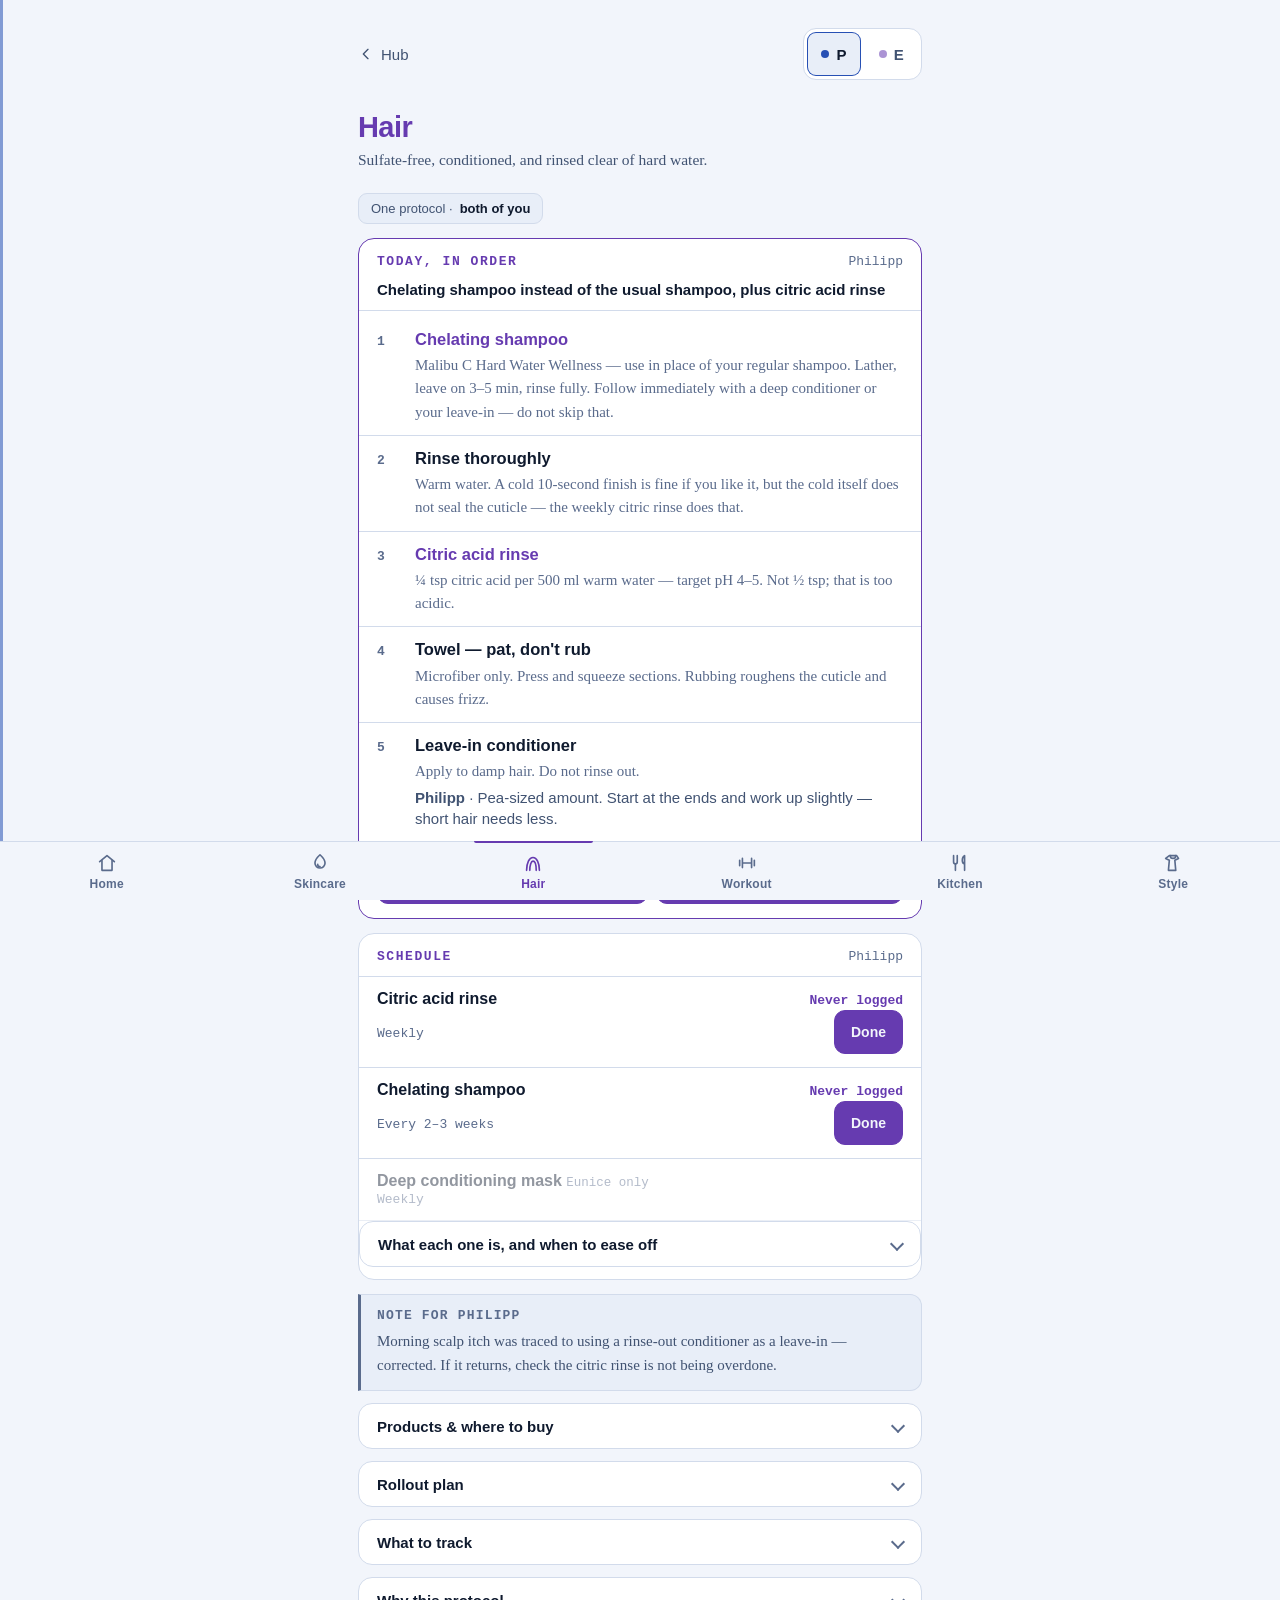
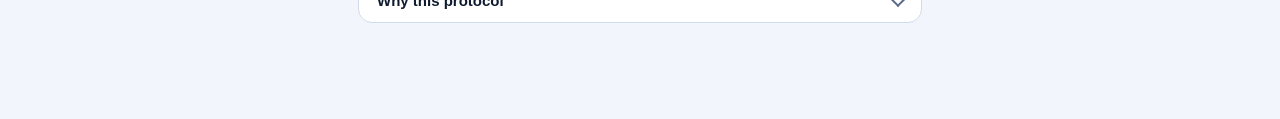
==== commit 3a1500a3: "Add Style as a fifth module — color type, wardrobe, brands, sizes Reference-only lookup, no day logi" ====
--- a/hair/index.html
+++ b/hair/index.html
@@ -5,7 +5,7 @@
 <meta name="viewport" content="width=device-width, initial-scale=1, viewport-fit=cover">
 <title>Hair · Pairwell</title>
 <meta name="theme-color" content="#0B1220">
-<link rel="stylesheet" href="../app.css?v=7b31c9e5">
+<link rel="stylesheet" href="../app.css?v=52081535">
 <style>
   :root{ --accent:var(--hair); }
 
@@ -254,10 +254,10 @@
 <div class="both">One protocol &middot; <b>both of you</b></div>
 <div id="stage"></div>
 
-<script src="../app.js?v=4f1def99"></script>
+<script src="../app.js?v=3f8263a7"></script>
 <script>
 
-const R = {"_source": ["skin_protocol.html conversations", "hair_protocol.html conversation"], "skincare": {"philipp": {"_source": "skin_protocol.html · Issue 2026-07", "_model": "weekly-phased — one AM routine; PM is a fixed 6-step base where only step 03 rotates by weekday, and the weekday schedule itself changes across three phases", "skinType": "combination — oily T-zone, normal-to-dry cheeks", "fitzpatrick": "III–IV", "focus": "prevention over correction", "concerns": ["under-eye dark circles (mostly pigment)", "texture and pores", "general photoaging prevention"], "applicationRule": "Thin before thick, wet before oil. Wait 30–60 seconds between steps for absorption. Apply to damp skin — except actives (adapalene, acids), which go on dry skin to reduce irritation.", "am": {"durationMin": 4, "_note": "Identical Mon → Sun. No thinking needed.", "steps": [{"step": "Cleanse", "product": "CeraVe Hydrating Cream-to-Foam", "how": "Lukewarm water, 20 seconds of gentle massage, rinse fully."}, {"step": "Vitamin C", "product": "Rohto Melano CC Premium Essence", "how": "3–4 drops · targeted on cheekbones and existing spots."}, {"step": "Eye area", "product": "CeraVe Eye Repair Cream", "how": "Ring finger · small dab per eye · tap along the orbital bone · never rub."}, {"step": "Moisturizer", "product": "Beauty of Joseon Dynasty Cream", "how": "Pea-sized amount, thin layer. Optional: skip on days the T-zone feels oily and go straight to sunscreen."}, {"step": "Sunscreen", "product": "Biore UV Aqua Rich (or BoJ Relief Sun)", "how": "Two full finger-lengths · face + neck + ears. Every day, indoor or outdoor."}]}, "pm": {"durationMin": 6, "_note": "Same steps every night. Only step 03 changes — the weekday tells you which bottle.", "steps": [{"step": "Cleanse", "product": "CeraVe Hydrating Cream-to-Foam", "how": "Heavy sunscreen day? Double cleanse — first pass with cleansing oil or micellar, then CeraVe."}, {"step": "Dry fully", "product": null, "how": "Wait 60–90 seconds until the skin is completely dry. Applying actives to damp skin sharply increases irritation.", "isWait": true}, {"step": "Active of the night", "product": null, "activeSlot": true}, {"step": "Hyaluronic acid", "product": "The Ordinary Hyaluronic Acid 2% + B5", "how": "On slightly damp skin, then press in gently. Buffers active nights, restores hydration on rest nights."}, {"step": "Eye area", "product": "Rohto Melano CC Moisture Cream", "how": "Rice-grain per eye · 3 dots along the orbital bone · ring finger · stay 5 mm below the lash line."}, {"step": "Moisturizer", "product": "Beauty of Joseon Dynasty Cream", "how": "Lock everything in."}]}, "actives": {"adapalene": {"name": "Differin Adapalene 0.1% (℞)", "how": "Pea-sized amount. Dot on forehead, both cheeks and chin, spread thin over the whole face. Stay 5 mm from the lash line and mouth corners. Weeks 1–4: wait 20 min before moisturizer, then directly."}, "bha": {"name": "Paula's Choice BHA 2% Liquid", "how": "Soak a cotton pad, swipe over the T-zone (forehead, nose, chin). One pass, no rubbing. Let absorb 30 seconds."}, "glycolic": {"name": "The Ordinary Glycolic Acid 7% Toner", "how": "Soak a cotton pad, sweep over the full face. Avoid the eye area. One pass. Optional — skip if the skin feels tight."}, "niacinamide": {"name": "The Ordinary Niacinamide 10%", "optional": true, "how": "Fingertip amount over the whole face. Gentle, no irritation risk. Optional — skipping step 03 entirely on a rest night is always fine."}}, "phases": [{"id": "weeks-1-4", "label": "Weeks 1–4", "subtitle": "Start here", "note": "Differin only 2× this phase. Wide spacing (Mon → Thu) gives skin time to adapt. Mild tightness is normal. Flaking around nose/mouth in week 3–4 — cover with balm, don't pick. Move on when skin has been calm for a full week.", "schedule": [{"day": "Mon", "active": "adapalene"}, {"day": "Tue", "active": "bha"}, {"day": "Wed", "active": "niacinamide"}, {"day": "Thu", "active": "adapalene"}, {"day": "Fri", "active": "niacinamide"}, {"day": "Sat", "active": "glycolic"}, {"day": "Sun", "active": "niacinamide"}]}, {"id": "weeks-5-8", "label": "Weeks 5–8", "subtitle": "Then this", "note": "Differin now 3×, glycolic paused. Skin may briefly look worse in weeks 5–6 (purging) — do not stop. By week 7–8 texture smooths. Move on when calm for a full week.", "schedule": [{"day": "Mon", "active": "adapalene"}, {"day": "Tue", "active": "bha"}, {"day": "Wed", "active": "adapalene"}, {"day": "Thu", "active": "niacinamide"}, {"day": "Fri", "active": "adapalene"}, {"day": "Sat", "active": "niacinamide"}, {"day": "Sun", "active": "niacinamide"}]}, {"id": "week-9-plus", "label": "Week 9+", "subtitle": "Final", "note": "The permanent schedule. Full rotation with all products. Stay here. Pea-size Differin, cotton pad for acids, eye area always spared.", "schedule": [{"day": "Mon", "active": "adapalene"}, {"day": "Tue", "active": "bha"}, {"day": "Wed", "active": "adapalene"}, {"day": "Thu", "active": "niacinamide"}, {"day": "Fri", "active": "adapalene"}, {"day": "Sat", "active": "glycolic"}, {"day": "Sun", "active": "niacinamide"}]}], "currentPhase": "week-9-plus", "_currentPhaseNote": "Defaults to the permanent schedule because that is what the app already held. The protocol is dated 2026-07, so weeks-5-8 is also plausible — switch it on the page if that is wrong. Getting this wrong means too much adapalene.", "safetyRules": [{"id": "no-adapalene-with-acids", "title": "Never combine adapalene and acids", "rule": "Adapalene together with AHA or BHA in one application massively irritates the skin without boosting results. Always separate nights. To exfoliate the same day: BHA in the morning, adapalene at night — and only when skin is calm.", "critical": true}, {"id": "retinoid-needs-spf", "title": "Retinoid without SPF is net-negative", "rule": "Retinoids temporarily increase UV sensitivity. Without daily sunscreen, new pigmentation forms faster than the retinoid clears old damage. If you are not committed to SPF every day, do not start adapalene.", "critical": true}, {"id": "spf-amount", "title": "Two finger-lengths of SPF, or it is useless", "rule": "SPF ratings are tested at 2 mg/cm² — roughly two strips along the index and middle finger for face and neck. Most people apply a quarter of that and get an effective SPF of ~15."}, {"id": "eye-never-rub", "title": "Never rub the eye area — always tap", "rule": "Under-eye skin is 4× thinner than the rest of the face. Repeated rubbing causes chronic micro-inflammation, which drives the very pigmentation you are treating. Ring finger only — it applies the least pressure by reflex."}, {"id": "patience", "title": "Judge at week 12, not week 3", "rule": "Vitamin C, adapalene and niacinamide need 8–12 weeks to show visible change. Photos every 4 weeks in the same lighting beat the daily mirror check."}], "eyeArea": {"type": "Mixed — mostly pigment. Brown-grey tone, melanin-dominant.", "structural": "Minor tear-trough shadow. Topicals cannot remove this part.", "target": "30–50% lighter in 3–6 months. Consistency beats intensity; full erasure is not possible with products alone.", "timeline": [{"when": "1–2 weeks", "what": "Puffiness down — eye cream plus sleep and lower salt/alcohol."}, {"when": "8–12 weeks", "what": "Pigment lightens — Moisture Cream + SPF + Essence. Judge with 4-week photos."}, {"when": "3–6 months", "what": "Substantial change. Ceiling: 30–50% lighter than baseline."}]}, "coreProducts": {"cleanser": "CeraVe Hydrating Cream-to-Foam — AM 01 + PM 01", "vitaminC": "Rohto Melano CC Premium Essence — AM 02", "eyeCreamAM": "CeraVe Eye Repair Cream — AM 03", "eyeCreamPM": "Rohto Melano CC Moisture Cream — PM 05, under-eye pigment", "moisturizer": "Beauty of Joseon Dynasty Cream — AM 04 + PM 06", "spf": "Biore UV Aqua Rich SPF 50+ PA++++ — AM 05, daily", "hyaluronic": "The Ordinary Hyaluronic Acid 2% + B5 — PM 04", "adapalene": "Differin Adapalene 0.1% — prescription in Germany; pharmacist-guided (指示藥品) in Taiwan, no Rx", "bha": "Paula's Choice Skin Perfecting 2% BHA Liquid", "glycolic": "The Ordinary Glycolic Acid 7% Toning Solution", "niacinamide": "The Ordinary Niacinamide 10% + Zinc 1%"}, "timeline": "Adapalene needs patience — meaningful texture and pore results from week 12+. Weeks 1–8 show little by design."}, "eunice": {"_source": "Hamburg Seasonal Skincare Masterplan (.docx), added 2026-08-29", "_model": "seasonal-weekly — four season plans, each with its own AM routine and a different PM protocol per weekday. Philipp uses the simpler 'weekly' model (one AM, one active per weekday), so a renderer has to handle both shapes.", "skinType": "mixed / Asian, age 37", "concerns": ["pores (nose area)", "horizontal neck rings", "structural jawline lifting"], "context": {"location": "Hamburg", "waterHardness": "hard — high calcium/magnesium; see the shared hair section for the measured 17.3 °dH"}, "safetyRules": [{"id": "mfu-boundaries", "title": "High Focus Shot (MFU) boundaries", "rule": "Maximum once per week. Completely avoid the eyeballs, eyelids, jawbone edge, lips and the centre of the neck (thyroid area). Target only the jowls, lower face sag and the sides of the neck.", "appliesTo": ["sat"], "critical": true}, {"id": "no-mix-actives", "title": "The no-mix actives rule", "rule": "Never use the Exosome Shot or the Booster Pro Air Shot on the same night as 0.2% Retinol, and never on a High Focus Shot night.", "critical": true}, {"id": "conductivity", "title": "The conductivity rule", "rule": "Use a thick layer of PDRN Booster Gel for the High Focus Shot, or PDRN Pink Peptide Serum for the Booster Pro. Oils (Freiöl, Rose Hip Oil) insulate — always apply them after device use, never before.", "critical": false}, {"id": "hard-water-shield", "title": "The 'Kalk' hard-water shield", "rule": "Hamburg tap water dulls skin and stretches pores. Use the Foreo in the evening to strip mineral buildup mechanically, and always apply The Ordinary HA 2% + B5 while the skin is still damp.", "critical": false}], "seasons": {"winter": {"months": "November – March", "monthNumbers": [11, 12, 1, 2, 3], "goal": "High-lipid shield against dry radiator heat and freezing winds, to stop neck rings cracking and deepening.", "am": {"durationMin": 3, "steps": ["Micellar water (or hydrating toner) on a pad — no hard tap water", "HA 2% + B5 while the skin is still damp from the wipe", "Nivea Day Cream", "SPF"]}, "pmWeekly": [{"day": "Mon", "focus": "Pores & active prep", "steps": ["Foreo Cleanse", "Exosome Shot", "PDRN Serum", "Booster Pro (Booster Mode)"]}, {"day": "Tue", "focus": "Cellular turnover", "steps": ["Foreo Cleanse", "PDRN Serum", "0.2% Retinol", "Nivea Night Cream + 2 drops Rose Hip Oil"]}, {"day": "Wed", "focus": "Midweek detox", "steps": ["Foreo Cleanse", "Freiöl", "Gua Sha (warm the oil in your hands first)"]}, {"day": "Thu", "focus": "Deep volumizing", "steps": ["Gentle Cleanse", "Exosome Shot", "PDRN Serum", "Booster Pro (Booster Mode – Level 1)"]}, {"day": "Fri", "focus": "Targeted neck rings", "steps": ["Foreo Cleanse", "Collagen Glow Pen", "Booster Pro (MC Mode) glide horizontally along neck rings", "Nivea Night"]}, {"day": "Sat", "focus": "Structural MFU lift", "steps": ["Foreo Cleanse", "High Focus Shot (600–1200 shots with PDRN Booster Gel on jowls / sides of neck)", "Pat in excess gel", "Nivea Night"]}, {"day": "Sun", "focus": "Barrier recovery reset", "steps": ["Gentle Cleanse", "Sheet Mask (no devices)", "Seal with Rose Hip Oil"]}]}, "spring": {"months": "April – June", "monthNumbers": [4, 5, 6], "goal": "Deep pore de-gunking, to clear pollen and dust sticking to hard-water residue.", "am": {"durationMin": 3, "steps": ["Lukewarm water wash", "HA 2% + B5", "Nivea Day Cream", "SPF"], "weeklyExtra": "Friday morning: swipe Nivea Toner on the nose only."}, "pmWeekly": [{"day": "Mon", "focus": "Resurfacing & pores", "steps": ["Foreo Cleanse", "Booster Pro (Air Shot Mode) on nose pores", "Exosome Shot", "PDRN Serum"]}, {"day": "Tue", "focus": "Retinol night", "steps": ["Foreo Cleanse", "PDRN Serum", "0.2% Retinol", "Nivea Night Cream"]}, {"day": "Wed", "focus": "Lymphatic drainage", "steps": ["Foreo Cleanse", "Freiöl", "Gua Sha, stroking downwards on the sides of the neck"]}, {"day": "Thu", "focus": "Cellular power", "steps": ["Foreo Cleanse", "Exosome Shot", "PDRN Serum", "Booster Pro (Booster Mode)"]}, {"day": "Fri", "focus": "Pore & neck target", "steps": ["Foreo Cleanse", "Collagen Glow Pen", "Booster Pro (MC Mode) on neck lines"]}, {"day": "Sat", "focus": "Structural MFU lift", "steps": ["Foreo Cleanse", "High Focus Shot (with PDRN Booster Gel, focused on a sharp jawline contour)"]}, {"day": "Sun", "focus": "Moisture surge", "steps": ["Foreo Cleanse", "Sheet Mask", "Booster Pro (Booster Mode) directly over the sheet mask"]}]}, "summer": {"months": "July – August", "monthNumbers": [7, 8], "goal": "Heat calming, pore tightening and high-level pigment defence against strong summer sun.", "am": {"durationMin": 3, "steps": ["Lukewarm water wash", "HA 2% + B5", "Nivea Day Cream", "SPF 50 — strict"], "weeklyExtra": "Friday morning: swipe Nivea Toner on the nose."}, "pmWeekly": [{"day": "Mon", "focus": "Pore shrinking", "steps": ["Foreo Cleanse", "Booster Pro (Air Shot Mode) on nose pores", "PDRN Serum"]}, {"day": "Tue", "focus": "Soothing night", "steps": ["Foreo Cleanse", "PDRN Serum", "Nivea Night Cream — skip retinol entirely if the weekend was spent outdoors or at the beach"]}, {"day": "Wed", "focus": "Cryo-calming", "steps": ["Foreo Cleanse", "Sheet Mask (chilled in the fridge first)", "Booster Pro (Booster Mode) over the cold mask"]}, {"day": "Thu", "focus": "Lightweight regeneration", "steps": ["Foreo Cleanse", "Exosome Shot", "PDRN Serum", "Booster Pro (Booster Mode)"]}, {"day": "Fri", "focus": "Neck firming", "steps": ["Foreo Cleanse", "Collagen Glow Pen", "Booster Pro (MC Mode) on neck"]}, {"day": "Sat", "focus": "Structural MFU lift", "steps": ["Foreo Cleanse", "High Focus Shot (keep the PDRN Booster Gel in the fridge for a cooling treatment)"]}, {"day": "Sun", "focus": "UV recovery", "steps": ["Foreo Cleanse", "Rose Hip Oil + Gua Sha, to calm the sun-exposed barrier"]}]}, "autumn": {"months": "September – October", "monthNumbers": [9, 10], "goal": "The deep reconstruction phase: repair summer UV damage and build skin thickness before winter.", "am": {"durationMin": 3, "steps": ["Micellar water (or hydrating toner) on a pad — no hard tap water", "HA 2% + B5 while the skin is still damp from the wipe", "Nivea Day Cream", "SPF"], "weeklyExtra": "Friday morning: swipe Nivea Toner on the nose."}, "pmWeekly": [{"day": "Mon", "focus": "Advanced resurfacing", "steps": ["Foreo Cleanse", "Booster Pro (Air Shot Mode)", "Exosome Shot", "PDRN Serum"]}, {"day": "Tue", "focus": "Active cell turnover", "steps": ["Foreo Cleanse", "PDRN Serum", "0.2% Retinol", "Nivea Night Cream"]}, {"day": "Wed", "focus": "Sculpt & drain", "steps": ["Foreo Cleanse", "Freiöl", "Gua Sha"]}, {"day": "Thu", "focus": "Deep cellular regeneration", "steps": ["Foreo Cleanse", "Exosome Shot", "PDRN Serum", "Booster Pro (Booster Mode)"]}, {"day": "Fri", "focus": "Neck ring focus", "steps": ["Foreo Cleanse", "Collagen Glow Pen", "Booster Pro (MC Mode) focused on horizontal creases"]}, {"day": "Sat", "focus": "Structural MFU lift", "steps": ["Foreo Cleanse", "High Focus Shot (with PDRN Booster Gel, focused on pulling up lower cheeks / jowls)"]}, {"day": "Sun", "focus": "Deep nutrient infusion", "steps": ["Foreo Cleanse", "Sheet Mask", "Booster Pro (Booster Mode)", "Finish with Rose Hip Oil"]}]}}, "devices": {"mfu": "High Focus Shot Plus — 1x/week, Saturdays, see safetyRules.mfu-boundaries", "boosterPro": "Booster Pro — Booster Mode, Air Shot Mode, MC Mode", "foreo": "Foreo — evening cleanse, mechanical removal of hard-water minerals", "guaSha": "Gua Sha — manual, always over oil", "collagenGlowPen": "Collagen Glow Pen — Fridays, neck"}, "weeklyTreatments": [{"id": "mfu", "title": "High Focus Shot (MFU)", "day": "Sat", "cadence": "Weekly · Saturdays", "everyDays": 7, "everyDaysMax": 8, "caution": "Max once a week — see the MFU safety rule.", "critical": true}, {"id": "collagenGlowPen", "title": "Collagen Glow Pen", "day": "Fri", "cadence": "Weekly · Fridays", "everyDays": 7, "everyDaysMax": 9}], "coreProducts": {"hydrator": "The Ordinary Hyaluronic Acid 2% + B5 — apply to damp skin", "micellar": "Micellar water — the gentle, Kalk-free morning cleanse for winter/autumn. Bioderma Sensibio or any fragrance-free one; lifts overnight oil off the nose without hard tap water.", "dayCream": "Nivea Day Cream", "nightCream": "Nivea Night Cream", "spf": "SPF daily; SPF 50 strictly in summer", "retinol": "0.2% Retinol — Tuesdays", "pdrnSerum": "PDRN Pink Peptide Serum — conductive medium for the Booster Pro", "pdrnBoosterGel": "PDRN Booster Gel — conductive medium for the High Focus Shot", "exosome": "Exosome Shot", "oils": "Freiöl (Gua Sha), Rose Hip Oil (sealing)", "toner": "Nivea Toner — Friday mornings, nose only, spring/summer/autumn", "sheetMask": "Sheet Mask"}}}, "hair": {"_source": "hair_protocol.html", "_status": "SHARED — one protocol, both people. Amounts and two treatments differ per person.", "context": {"location": "Hamburg", "waterHardness": "17.3 °dH — hard. Scale: 0 soft · 8.4 · 14 · 25+ very hard.", "why": "Sulfates strip natural oils from dense Asian hair, so the cuticle stays open and the texture turns rough and stiff. Conditioning seals it. On top of that, hard water leaves a calcium/magnesium film on every strand — that is what the weekly rinse removes.", "verify": "Test your own shower tap with strips on day 1 and again at week 8. The district average is a guess; your tap is the real number."}, "everyShower": {"_note": "Four steps, every wash, both of you. The citric rinse is NOT part of this — it is weekly.", "steps": [{"step": "Sulfate-free shampoo", "how": "Warm water. Work in from the roots, massage the scalp for ~60 sec. Check the INCI label — no SLS or SLES."}, {"step": "Rinse thoroughly", "how": "Warm water. A cold 10-second finish is fine if you like it, but the cold itself does not seal the cuticle — the weekly citric rinse does that."}, {"step": "Towel — pat, don't rub", "how": "Microfiber only. Press and squeeze sections. Rubbing roughens the cuticle and causes frizz."}, {"step": "Leave-in conditioner", "how": "Apply to damp hair. Do not rinse out.", "perPerson": {"philipp": "Pea-sized amount. Start at the ends and work up slightly — short hair needs less.", "eunice": "2–3× more product. Work from the ends up through the full length before touching the roots."}}]}, "scheduled": [{"id": "citric-rinse", "title": "Citric acid rinse", "cadence": "Weekly", "who": "both", "recipe": "¼ tsp citric acid per 500 ml warm water — target pH 4–5. Not ½ tsp; that is too acidic.", "order": "Shampoo → rinse → pour the citric solution over all hair → wait 1–2 min → rinse out → leave-in as normal.", "why": "At 17.3 °dH weekly is the right frequency. The acid dissolves the calcium/magnesium film that makes hair feel coated and stiff.", "caution": "Straw-like texture, brittleness, more tangles or scalp itch mean you are overdoing it. Do not go to 2× weekly, and stay at ¼ tsp.", "everyDays": 7, "afterStep": 2, "rank": 2}, {"id": "chelating", "title": "Chelating shampoo", "cadence": "Every 2–3 weeks", "who": "both", "recipe": "Malibu C Hard Water Wellness — use in place of your regular shampoo.", "order": "Lather, leave on 3–5 min, rinse fully. Follow immediately with a deep conditioner or your leave-in — do not skip that.", "why": "EDTA binds calcium and magnesium ions inside the hair shaft and pulls them out when you rinse. Regular shampoo — even sulfate-free — physically cannot do this.", "caution": "Strips moisture and protein if used too often. Every 2–3 weeks is enough; the weekly citric rinse handles maintenance in between.", "everyDays": 14, "everyDaysMax": 21, "replacesStep": 1, "rank": 0}, {"id": "deep-mask", "title": "Deep conditioning mask", "cadence": "Weekly", "who": "eunice", "recipe": "Any mask with glycerin, panthenol or argan oil — Cantu, OGX or Garnier.", "order": "After shampooing, before the citric rinse. Leave on 5–10 min in the shower steam, then rinse, run the citric rinse, apply leave-in.", "why": "Longer hair needs deeper conditioning to prevent split ends and manage tangling. Philipp's length does not need this layer.", "everyDays": 7, "afterStep": 2, "rank": 1}], "products": {"shampoo": {"_note": "Priority order — grab whichever you find first.", "options": [{"name": "Cantu Sulfate-Free Cleansing Cream", "rank": "1st choice", "price": "~€7–8", "where": "Rossmann · Amazon.de", "note": "Built for dense, coarse hair — the right match for both of you. Good lather despite being sulfate-free. Strong enough for 17.3 °dH."}, {"name": "HASK Repair + Argan Oil", "rank": "2nd choice", "price": "~€9", "where": "dm", "note": "473 ml, no SLS/SLES. Uses Sodium C14-16 Olefin Sulfonate — stronger than ideal, but better than classic sulfates."}, {"name": "Alverde Ultra Sensitiv", "rank": "Emergency only", "price": "~€3", "where": "dm", "note": "Cleanest INCI of all, but likely too gentle for dense hair at this hardness. Higher risk for Eunice — more mineral surface area. Switch back to Cantu if the scalp feels unclean after 48h."}]}, "leaveIn": {"_note": "A leave-in you don't rinse out — its job is to re-soften the cuticle the hard water roughened. A rich cream suits long, dense hair; a light keratin or oil spray suits short hair. Either works — the one thing to avoid is using a rinse-out conditioner as a leave-in. For a cream, look for glycerin or panthenol high on the INCI.", "options": [{"name": "Garnier Fructis Leave-in Creme Aloe Air Dry", "rank": "In the drugstore", "price": "~€6 · 400 ml", "where": "dm · Rossmann · Budni", "note": "This is the current name for the old \"Hair Drink\" — Garnier renamed the line, which is why searching the old name found nothing. Glycerin sits high on its list, exactly the humectant this protocol wants. Grab it in the aisle; Amazon stock is patchy."}, {"name": "Cantu Shea Butter Leave-In Repair Cream", "rank": "To order online", "price": "~€8", "where": "Amazon.de · dm", "note": "Same brand as your shampoo, built for dense, coarse hair. Search Amazon.de for \"Cantu Leave-In\" — reliably stocked there. Richer than the Garnier: pea-size for Philipp, 2–3× for Eunice."}, {"name": "Garnier Fructis Schadenlöscher 10-in-1 Leave-in (spray)", "rank": "A spray — good for short hair", "price": "~€6 · 150 ml", "where": "Amazon.de · dm · Rossmann", "note": "A keratin-and-oil spray rather than a glycerin cream — a different tool for the same job, and the lighter one. Ideal for short hair (Philipp): a spritz or two on damp ends, off the scalp; it also protects to 230 °C if you heat-style. Fine on long hair too (Eunice) — if it ever feels stiff or straw-like over weeks, that is keratin build-up, so drop to every other wash."}, {"name": "Any leave-in with glycerin or panthenol near the top", "rank": "Or just by the label", "where": "any drugstore", "note": "The brand does not matter. A cream or milk with glycerin/panthenol high, ideally a light oil (argan/shea) too. Skip anything led by silicones (an ingredient ending -cone or -xane first) — at 17.3 °dH they build up."}]}, "towel": {"name": "Microfiber hair towel", "price": "€6–10", "where": "dm · Amazon.de", "note": "Any brand. Get two, one each."}, "citricAcid": {"name": "Heitmann Citronensäure Pulver", "price": "~€2", "where": "dm · Rossmann · Budni · supermarket", "note": "Food-grade. One pack lasts months. Optional: pH strips (~€3–5) to confirm pH 4–5."}, "chelator": {"name": "Malibu C Hard Water Wellness", "price": "€10–15", "where": "Amazon.de only", "inci": "Disodium or Tetrasodium EDTA high on the list. EDTA near the bottom is only a preservative and will not chelate."}, "mask": {"name": "Deep conditioning mask", "price": "€8–15", "where": "dm · Rossmann · Budni", "note": "Eunice only."}, "testStrips": {"name": "Water hardness test strips", "price": "~€5", "where": "Amazon.de · Baumarkt"}}, "rollout": {"goldenRule": "Change one thing at a time. Starting shampoo, leave-in and the citric rinse together means you will never know what worked. Stagger each change by about a week.", "packages": [{"id": "A", "title": "Sofort-Reset", "cost": "~€15 total", "when": "Start now", "status": "now", "items": ["Shampoo: Cantu → HASK → Alverde only in emergencies", "Leave-in cream: Garnier Aloe Air-Dry or Cantu, no rinse", "Citric acid: ¼ tsp / 500 ml, once weekly", "Microfiber towel — pat only", "Malibu C chelating shampoo every 2–3 weeks", "Eunice: weekly deep conditioning mask"], "note": "Run for 6 full weeks before evaluating. Hair adjusts slowly."}, {"id": "B", "title": "Chlorine filter", "cost": "+€35 · Philips AWP1775", "when": "Week 6 evaluation", "status": "conditional", "items": ["First check hamburgwasser.de → Meine Wasserqualität. Most of Hamburg-Nord is not chlorinated.", "If chlorinated: add the inline filter between hose and hand shower.", "If not: skip permanently."], "note": "Chlorine is probably not the problem — Kalk is. Do not spend €35 on a contaminant you likely do not have."}, {"id": "C", "title": "Ion exchanger", "cost": "~€250 · e.g. ShowerSoft", "when": "Week 8–12 evaluation", "status": "last resort", "items": ["At 17.3 °dH this is legitimately on the table.", "Only after 8–12 weeks of package A with no improvement.", "Only if stiffness clearly persists despite regular chelating.", "Confirm tap hardness with strips first."], "note": "Most people at 17 °dH get enough relief from the chemical approach alone."}]}, "tracking": [{"what": "Weekly photo", "how": "Same lighting, same angle, dry hair, the morning after a wash. Drift is hard to feel and easy to see over 6 weeks."}, {"what": "Comb-through time", "how": "How long to fully comb wet hair without snagging. Log a benchmark before week 1. Track per person."}, {"what": "Shedding count", "how": "Hair in the drain catch per session. Very variable day to day — read the trend over 4+ sessions."}, {"what": "Hardness strip reading", "how": "Test the shower tap on day 1, retest at week 8."}], "individualNotes": {"philipp": "Morning scalp itch was traced to using a rinse-out conditioner as a leave-in — corrected. If it returns, check the citric rinse is not being overdone.", "eunice": "Longer hair means more mineral surface area, so under-cleansing is the bigger risk. The weekly mask and the larger leave-in amount are hers alone."}, "_cadenceNote": "everyDays is the numeric form of the cadence text, so the page can answer 'is it due today?' instead of leaving the date arithmetic to the reader. everyDaysMax, where present, is the far end of a range cadence — past it the treatment reads as late rather than merely due.", "_sequenceNote": "replacesStep / afterStep / rank say where a treatment lands in the everyShower list, so the page can build one numbered sequence for today. The prose in each `order` field still explains the treatment on its own; this is what lets three of them be read as a single shower. Chelating REPLACES the shampoo rather than following it. The mask goes before the citric rinse, which is what the mask's own order sentence already said."}, "_gaps": ["Philipp's current skincare phase is assumed to be week-9-plus; confirm on the page", "Eunice's plan is device-heavy and season-dependent; the app shows only today's season", "Hair: no start date recorded, so the app cannot show where you are in the 6-week rollout"]};
+const R = {"_source": ["skin_protocol.html conversations", "hair_protocol.html conversation"], "skincare": {"philipp": {"_source": "skin_protocol.html · Issue 2026-07", "_model": "weekly-phased — one AM routine; PM is a fixed 6-step base where only step 03 rotates by weekday, and the weekday schedule itself changes across three phases", "skinType": "combination — oily T-zone, normal-to-dry cheeks", "fitzpatrick": "III–IV", "focus": "prevention over correction", "concerns": ["under-eye dark circles (mostly pigment)", "texture and pores", "general photoaging prevention"], "applicationRule": "Thin before thick, wet before oil. Wait 30–60 seconds between steps for absorption. Apply to damp skin — except actives (adapalene, acids), which go on dry skin to reduce irritation.", "am": {"durationMin": 4, "_note": "Identical Mon → Sun. No thinking needed.", "steps": [{"step": "Cleanse", "product": "CeraVe Hydrating Cream-to-Foam", "how": "Lukewarm water, 20 seconds of gentle massage, rinse fully."}, {"step": "Vitamin C", "product": "Rohto Melano CC Premium Essence", "how": "3–4 drops · targeted on cheekbones and existing spots."}, {"step": "Eye area", "product": "CeraVe Eye Repair Cream", "how": "Ring finger · small dab per eye · tap along the orbital bone · never rub."}, {"step": "Moisturizer", "product": "Beauty of Joseon Dynasty Cream", "how": "Pea-sized amount, thin layer. Optional: skip on days the T-zone feels oily and go straight to sunscreen."}, {"step": "Sunscreen", "product": "Biore UV Aqua Rich (or BoJ Relief Sun)", "how": "Two full finger-lengths · face + neck + ears. Every day, indoor or outdoor."}]}, "pm": {"durationMin": 6, "_note": "Same steps every night. Only step 03 changes — the weekday tells you which bottle.", "steps": [{"step": "Cleanse", "product": "CeraVe Hydrating Cream-to-Foam", "how": "Heavy sunscreen day? Double cleanse — first pass with cleansing oil or micellar, then CeraVe."}, {"step": "Dry fully", "product": null, "how": "Wait 60–90 seconds until the skin is completely dry. Applying actives to damp skin sharply increases irritation.", "isWait": true}, {"step": "Active of the night", "product": null, "activeSlot": true}, {"step": "Hyaluronic acid", "product": "The Ordinary Hyaluronic Acid 2% + B5", "how": "On slightly damp skin, then press in gently. Buffers active nights, restores hydration on rest nights."}, {"step": "Eye area", "product": "Rohto Melano CC Moisture Cream", "how": "Rice-grain per eye · 3 dots along the orbital bone · ring finger · stay 5 mm below the lash line."}, {"step": "Moisturizer", "product": "Beauty of Joseon Dynasty Cream", "how": "Lock everything in."}]}, "actives": {"adapalene": {"name": "Differin Adapalene 0.1% (℞)", "how": "Pea-sized amount. Dot on forehead, both cheeks and chin, spread thin over the whole face. Stay 5 mm from the lash line and mouth corners. Weeks 1–4: wait 20 min before moisturizer, then directly."}, "bha": {"name": "Paula's Choice BHA 2% Liquid", "how": "Soak a cotton pad, swipe over the T-zone (forehead, nose, chin). One pass, no rubbing. Let absorb 30 seconds."}, "glycolic": {"name": "The Ordinary Glycolic Acid 7% Toner", "how": "Soak a cotton pad, sweep over the full face. Avoid the eye area. One pass. Optional — skip if the skin feels tight."}, "niacinamide": {"name": "The Ordinary Niacinamide 10%", "optional": true, "how": "Fingertip amount over the whole face. Gentle, no irritation risk. Optional — skipping step 03 entirely on a rest night is always fine."}}, "phases": [{"id": "weeks-1-4", "label": "Weeks 1–4", "subtitle": "Start here", "note": "Differin only 2× this phase. Wide spacing (Mon → Thu) gives skin time to adapt. Mild tightness is normal. Flaking around nose/mouth in week 3–4 — cover with balm, don't pick. Move on when skin has been calm for a full week.", "schedule": [{"day": "Mon", "active": "adapalene"}, {"day": "Tue", "active": "bha"}, {"day": "Wed", "active": "niacinamide"}, {"day": "Thu", "active": "adapalene"}, {"day": "Fri", "active": "niacinamide"}, {"day": "Sat", "active": "glycolic"}, {"day": "Sun", "active": "niacinamide"}]}, {"id": "weeks-5-8", "label": "Weeks 5–8", "subtitle": "Then this", "note": "Differin now 3×, glycolic paused. Skin may briefly look worse in weeks 5–6 (purging) — do not stop. By week 7–8 texture smooths. Move on when calm for a full week.", "schedule": [{"day": "Mon", "active": "adapalene"}, {"day": "Tue", "active": "bha"}, {"day": "Wed", "active": "adapalene"}, {"day": "Thu", "active": "niacinamide"}, {"day": "Fri", "active": "adapalene"}, {"day": "Sat", "active": "niacinamide"}, {"day": "Sun", "active": "niacinamide"}]}, {"id": "week-9-plus", "label": "Week 9+", "subtitle": "Final", "note": "The permanent schedule. Full rotation with all products. Stay here. Pea-size Differin, cotton pad for acids, eye area always spared.", "schedule": [{"day": "Mon", "active": "adapalene"}, {"day": "Tue", "active": "bha"}, {"day": "Wed", "active": "adapalene"}, {"day": "Thu", "active": "niacinamide"}, {"day": "Fri", "active": "adapalene"}, {"day": "Sat", "active": "glycolic"}, {"day": "Sun", "active": "niacinamide"}]}], "currentPhase": "week-9-plus", "_currentPhaseNote": "Defaults to the permanent schedule because that is what the app already held. The protocol is dated 2026-07, so weeks-5-8 is also plausible — switch it on the page if that is wrong. Getting this wrong means too much adapalene.", "safetyRules": [{"id": "no-adapalene-with-acids", "title": "Never combine adapalene and acids", "rule": "Adapalene together with AHA or BHA in one application massively irritates the skin without boosting results. Always separate nights. To exfoliate the same day: BHA in the morning, adapalene at night — and only when skin is calm.", "critical": true}, {"id": "retinoid-needs-spf", "title": "Retinoid without SPF is net-negative", "rule": "Retinoids temporarily increase UV sensitivity. Without daily sunscreen, new pigmentation forms faster than the retinoid clears old damage. If you are not committed to SPF every day, do not start adapalene.", "critical": true}, {"id": "spf-amount", "title": "Two finger-lengths of SPF, or it is useless", "rule": "SPF ratings are tested at 2 mg/cm² — roughly two strips along the index and middle finger for face and neck. Most people apply a quarter of that and get an effective SPF of ~15."}, {"id": "eye-never-rub", "title": "Never rub the eye area — always tap", "rule": "Under-eye skin is 4× thinner than the rest of the face. Repeated rubbing causes chronic micro-inflammation, which drives the very pigmentation you are treating. Ring finger only — it applies the least pressure by reflex."}, {"id": "patience", "title": "Judge at week 12, not week 3", "rule": "Vitamin C, adapalene and niacinamide need 8–12 weeks to show visible change. Photos every 4 weeks in the same lighting beat the daily mirror check."}], "eyeArea": {"type": "Mixed — mostly pigment. Brown-grey tone, melanin-dominant.", "structural": "Minor tear-trough shadow. Topicals cannot remove this part.", "target": "30–50% lighter in 3–6 months. Consistency beats intensity; full erasure is not possible with products alone.", "timeline": [{"when": "1–2 weeks", "what": "Puffiness down — eye cream plus sleep and lower salt/alcohol."}, {"when": "8–12 weeks", "what": "Pigment lightens — Moisture Cream + SPF + Essence. Judge with 4-week photos."}, {"when": "3–6 months", "what": "Substantial change. Ceiling: 30–50% lighter than baseline."}]}, "coreProducts": {"cleanser": "CeraVe Hydrating Cream-to-Foam — AM 01 + PM 01", "vitaminC": "Rohto Melano CC Premium Essence — AM 02", "eyeCreamAM": "CeraVe Eye Repair Cream — AM 03", "eyeCreamPM": "Rohto Melano CC Moisture Cream — PM 05, under-eye pigment", "moisturizer": "Beauty of Joseon Dynasty Cream — AM 04 + PM 06", "spf": "Biore UV Aqua Rich SPF 50+ PA++++ — AM 05, daily", "hyaluronic": "The Ordinary Hyaluronic Acid 2% + B5 — PM 04", "adapalene": "Differin Adapalene 0.1% — prescription in Germany; pharmacist-guided (指示藥品) in Taiwan, no Rx", "bha": "Paula's Choice Skin Perfecting 2% BHA Liquid", "glycolic": "The Ordinary Glycolic Acid 7% Toning Solution", "niacinamide": "The Ordinary Niacinamide 10% + Zinc 1%"}, "timeline": "Adapalene needs patience — meaningful texture and pore results from week 12+. Weeks 1–8 show little by design.", "weeklyTreatments": [{"id": "nailcare", "title": "Nail care", "day": "Wed", "cadence": "Weekly · Wednesdays", "everyDays": 7, "everyDaysMax": 9}], "nailCareProducts": {"cuticleStick": "Tweezerman Cuticle Stick — loosen/clean cuticles before pushing back", "clippers": "Wilkinson Sword Manicure Nail Clippers / Toenail Clippers with Nail Catcher", "file": "Zwilling Glas-Nagelfeile, doppelseitig, feine Körnung — shape after clipping", "cuticlePusher": "Tweezerman Cuticle Pusher — push back after softening, never cut cuticles", "handCream": "Balea (dm) Hand Cream Urea — finish, both hands"}}, "eunice": {"_source": "Hamburg Seasonal Skincare Masterplan (.docx), added 2026-08-29", "_model": "seasonal-weekly — four season plans, each with its own AM routine and a different PM protocol per weekday. Philipp uses the simpler 'weekly' model (one AM, one active per weekday), so a renderer has to handle both shapes.", "skinType": "mixed / Asian, age 37", "concerns": ["pores (nose area)", "horizontal neck rings", "structural jawline lifting"], "context": {"location": "Hamburg", "waterHardness": "hard — high calcium/magnesium; see the shared hair section for the measured 17.3 °dH"}, "safetyRules": [{"id": "mfu-boundaries", "title": "High Focus Shot (MFU) boundaries", "rule": "Maximum once per week. Completely avoid the eyeballs, eyelids, jawbone edge, lips and the centre of the neck (thyroid area). Target only the jowls, lower face sag and the sides of the neck.", "appliesTo": ["sat"], "critical": true}, {"id": "no-mix-actives", "title": "The no-mix actives rule", "rule": "Never use the Exosome Shot or the Booster Pro Air Shot on the same night as 0.2% Retinol, and never on a High Focus Shot night.", "critical": true}, {"id": "conductivity", "title": "The conductivity rule", "rule": "Use a thick layer of PDRN Booster Gel for the High Focus Shot, or PDRN Pink Peptide Serum for the Booster Pro. Oils (Freiöl, Rose Hip Oil) insulate — always apply them after device use, never before.", "critical": false}, {"id": "hard-water-shield", "title": "The 'Kalk' hard-water shield", "rule": "Hamburg tap water dulls skin and stretches pores. Use the Foreo in the evening to strip mineral buildup mechanically, and always apply The Ordinary HA 2% + B5 while the skin is still damp.", "critical": false}], "seasons": {"winter": {"months": "November – March", "monthNumbers": [11, 12, 1, 2, 3], "goal": "High-lipid shield against dry radiator heat and freezing winds, to stop neck rings cracking and deepening.", "am": {"durationMin": 3, "steps": ["Micellar water (or hydrating toner) on a pad — no hard tap water", "HA 2% + B5 while the skin is still damp from the wipe", "Nivea Day Cream", "SPF"]}, "pmWeekly": [{"day": "Mon", "focus": "Pores & active prep", "steps": ["Foreo Cleanse", "Exosome Shot", "PDRN Serum", "Booster Pro (Booster Mode)"]}, {"day": "Tue", "focus": "Cellular turnover", "steps": ["Foreo Cleanse", "PDRN Serum", "0.2% Retinol", "Nivea Night Cream + 2 drops Rose Hip Oil"]}, {"day": "Wed", "focus": "Midweek detox", "steps": ["Foreo Cleanse", "Freiöl", "Gua Sha (warm the oil in your hands first)"]}, {"day": "Thu", "focus": "Deep volumizing", "steps": ["Gentle Cleanse", "Exosome Shot", "PDRN Serum", "Booster Pro (Booster Mode – Level 1)"]}, {"day": "Fri", "focus": "Targeted neck rings", "steps": ["Foreo Cleanse", "Collagen Glow Pen", "Booster Pro (MC Mode) glide horizontally along neck rings", "Nivea Night"]}, {"day": "Sat", "focus": "Structural MFU lift", "steps": ["Foreo Cleanse", "High Focus Shot (600–1200 shots with PDRN Booster Gel on jowls / sides of neck)", "Pat in excess gel", "Nivea Night"]}, {"day": "Sun", "focus": "Barrier recovery reset", "steps": ["Gentle Cleanse", "Sheet Mask (no devices)", "Seal with Rose Hip Oil"]}]}, "spring": {"months": "April – June", "monthNumbers": [4, 5, 6], "goal": "Deep pore de-gunking, to clear pollen and dust sticking to hard-water residue.", "am": {"durationMin": 3, "steps": ["Lukewarm water wash", "HA 2% + B5", "Nivea Day Cream", "SPF"], "weeklyExtra": "Friday morning: swipe Nivea Toner on the nose only."}, "pmWeekly": [{"day": "Mon", "focus": "Resurfacing & pores", "steps": ["Foreo Cleanse", "Booster Pro (Air Shot Mode) on nose pores", "Exosome Shot", "PDRN Serum"]}, {"day": "Tue", "focus": "Retinol night", "steps": ["Foreo Cleanse", "PDRN Serum", "0.2% Retinol", "Nivea Night Cream"]}, {"day": "Wed", "focus": "Lymphatic drainage", "steps": ["Foreo Cleanse", "Freiöl", "Gua Sha, stroking downwards on the sides of the neck"]}, {"day": "Thu", "focus": "Cellular power", "steps": ["Foreo Cleanse", "Exosome Shot", "PDRN Serum", "Booster Pro (Booster Mode)"]}, {"day": "Fri", "focus": "Pore & neck target", "steps": ["Foreo Cleanse", "Collagen Glow Pen", "Booster Pro (MC Mode) on neck lines"]}, {"day": "Sat", "focus": "Structural MFU lift", "steps": ["Foreo Cleanse", "High Focus Shot (with PDRN Booster Gel, focused on a sharp jawline contour)"]}, {"day": "Sun", "focus": "Moisture surge", "steps": ["Foreo Cleanse", "Sheet Mask", "Booster Pro (Booster Mode) directly over the sheet mask"]}]}, "summer": {"months": "July – August", "monthNumbers": [7, 8], "goal": "Heat calming, pore tightening and high-level pigment defence against strong summer sun.", "am": {"durationMin": 3, "steps": ["Lukewarm water wash", "HA 2% + B5", "Nivea Day Cream", "SPF 50 — strict"], "weeklyExtra": "Friday morning: swipe Nivea Toner on the nose."}, "pmWeekly": [{"day": "Mon", "focus": "Pore shrinking", "steps": ["Foreo Cleanse", "Booster Pro (Air Shot Mode) on nose pores", "PDRN Serum"]}, {"day": "Tue", "focus": "Soothing night", "steps": ["Foreo Cleanse", "PDRN Serum", "Nivea Night Cream — skip retinol entirely if the weekend was spent outdoors or at the beach"]}, {"day": "Wed", "focus": "Cryo-calming", "steps": ["Foreo Cleanse", "Sheet Mask (chilled in the fridge first)", "Booster Pro (Booster Mode) over the cold mask"]}, {"day": "Thu", "focus": "Lightweight regeneration", "steps": ["Foreo Cleanse", "Exosome Shot", "PDRN Serum", "Booster Pro (Booster Mode)"]}, {"day": "Fri", "focus": "Neck firming", "steps": ["Foreo Cleanse", "Collagen Glow Pen", "Booster Pro (MC Mode) on neck"]}, {"day": "Sat", "focus": "Structural MFU lift", "steps": ["Foreo Cleanse", "High Focus Shot (keep the PDRN Booster Gel in the fridge for a cooling treatment)"]}, {"day": "Sun", "focus": "UV recovery", "steps": ["Foreo Cleanse", "Rose Hip Oil + Gua Sha, to calm the sun-exposed barrier"]}]}, "autumn": {"months": "September – October", "monthNumbers": [9, 10], "goal": "The deep reconstruction phase: repair summer UV damage and build skin thickness before winter.", "am": {"durationMin": 3, "steps": ["Micellar water (or hydrating toner) on a pad — no hard tap water", "HA 2% + B5 while the skin is still damp from the wipe", "Nivea Day Cream", "SPF"], "weeklyExtra": "Friday morning: swipe Nivea Toner on the nose."}, "pmWeekly": [{"day": "Mon", "focus": "Advanced resurfacing", "steps": ["Foreo Cleanse", "Booster Pro (Air Shot Mode)", "Exosome Shot", "PDRN Serum"]}, {"day": "Tue", "focus": "Active cell turnover", "steps": ["Foreo Cleanse", "PDRN Serum", "0.2% Retinol", "Nivea Night Cream"]}, {"day": "Wed", "focus": "Sculpt & drain", "steps": ["Foreo Cleanse", "Freiöl", "Gua Sha"]}, {"day": "Thu", "focus": "Deep cellular regeneration", "steps": ["Foreo Cleanse", "Exosome Shot", "PDRN Serum", "Booster Pro (Booster Mode)"]}, {"day": "Fri", "focus": "Neck ring focus", "steps": ["Foreo Cleanse", "Collagen Glow Pen", "Booster Pro (MC Mode) focused on horizontal creases"]}, {"day": "Sat", "focus": "Structural MFU lift", "steps": ["Foreo Cleanse", "High Focus Shot (with PDRN Booster Gel, focused on pulling up lower cheeks / jowls)"]}, {"day": "Sun", "focus": "Deep nutrient infusion", "steps": ["Foreo Cleanse", "Sheet Mask", "Booster Pro (Booster Mode)", "Finish with Rose Hip Oil"]}]}}, "devices": {"mfu": "High Focus Shot Plus — 1x/week, Saturdays, see safetyRules.mfu-boundaries", "boosterPro": "Booster Pro — Booster Mode, Air Shot Mode, MC Mode", "foreo": "Foreo — evening cleanse, mechanical removal of hard-water minerals", "guaSha": "Gua Sha — manual, always over oil", "collagenGlowPen": "Collagen Glow Pen — Fridays, neck"}, "weeklyTreatments": [{"id": "mfu", "title": "High Focus Shot (MFU)", "day": "Sat", "cadence": "Weekly · Saturdays", "everyDays": 7, "everyDaysMax": 8, "caution": "Max once a week — see the MFU safety rule.", "critical": true}, {"id": "collagenGlowPen", "title": "Collagen Glow Pen", "day": "Fri", "cadence": "Weekly · Fridays", "everyDays": 7, "everyDaysMax": 9}], "coreProducts": {"hydrator": "The Ordinary Hyaluronic Acid 2% + B5 — apply to damp skin", "micellar": "Micellar water — the gentle, Kalk-free morning cleanse for winter/autumn. Bioderma Sensibio or any fragrance-free one; lifts overnight oil off the nose without hard tap water.", "dayCream": "Nivea Day Cream", "nightCream": "Nivea Night Cream", "spf": "SPF daily; SPF 50 strictly in summer", "retinol": "0.2% Retinol — Tuesdays", "pdrnSerum": "PDRN Pink Peptide Serum — conductive medium for the Booster Pro", "pdrnBoosterGel": "PDRN Booster Gel — conductive medium for the High Focus Shot", "exosome": "Exosome Shot", "oils": "Freiöl (Gua Sha), Rose Hip Oil (sealing)", "toner": "Nivea Toner — Friday mornings, nose only, spring/summer/autumn", "sheetMask": "Sheet Mask"}}}, "hair": {"_source": "hair_protocol.html", "_status": "SHARED — one protocol, both people. Amounts and two treatments differ per person.", "context": {"location": "Hamburg", "waterHardness": "17.3 °dH — hard. Scale: 0 soft · 8.4 · 14 · 25+ very hard.", "why": "Sulfates strip natural oils from dense Asian hair, so the cuticle stays open and the texture turns rough and stiff. Conditioning seals it. On top of that, hard water leaves a calcium/magnesium film on every strand — that is what the weekly rinse removes.", "verify": "Test your own shower tap with strips on day 1 and again at week 8. The district average is a guess; your tap is the real number."}, "everyShower": {"_note": "Four steps, every wash, both of you. The citric rinse is NOT part of this — it is weekly.", "steps": [{"step": "Sulfate-free shampoo", "how": "Warm water. Work in from the roots, massage the scalp for ~60 sec. Check the INCI label — no SLS or SLES."}, {"step": "Rinse thoroughly", "how": "Warm water. A cold 10-second finish is fine if you like it, but the cold itself does not seal the cuticle — the weekly citric rinse does that."}, {"step": "Towel — pat, don't rub", "how": "Microfiber only. Press and squeeze sections. Rubbing roughens the cuticle and causes frizz."}, {"step": "Leave-in conditioner", "how": "Apply to damp hair. Do not rinse out.", "perPerson": {"philipp": "Pea-sized amount. Start at the ends and work up slightly — short hair needs less.", "eunice": "2–3× more product. Work from the ends up through the full length before touching the roots."}}]}, "scheduled": [{"id": "citric-rinse", "title": "Citric acid rinse", "cadence": "Weekly", "who": "both", "recipe": "¼ tsp citric acid per 500 ml warm water — target pH 4–5. Not ½ tsp; that is too acidic.", "order": "Shampoo → rinse → pour the citric solution over all hair → wait 1–2 min → rinse out → leave-in as normal.", "why": "At 17.3 °dH weekly is the right frequency. The acid dissolves the calcium/magnesium film that makes hair feel coated and stiff.", "caution": "Straw-like texture, brittleness, more tangles or scalp itch mean you are overdoing it. Do not go to 2× weekly, and stay at ¼ tsp.", "everyDays": 7, "afterStep": 2, "rank": 2}, {"id": "chelating", "title": "Chelating shampoo", "cadence": "Every 2–3 weeks", "who": "both", "recipe": "Malibu C Hard Water Wellness — use in place of your regular shampoo.", "order": "Lather, leave on 3–5 min, rinse fully. Follow immediately with a deep conditioner or your leave-in — do not skip that.", "why": "EDTA binds calcium and magnesium ions inside the hair shaft and pulls them out when you rinse. Regular shampoo — even sulfate-free — physically cannot do this.", "caution": "Strips moisture and protein if used too often. Every 2–3 weeks is enough; the weekly citric rinse handles maintenance in between.", "everyDays": 14, "everyDaysMax": 21, "replacesStep": 1, "rank": 0}, {"id": "deep-mask", "title": "Deep conditioning mask", "cadence": "Weekly", "who": "eunice", "recipe": "Any mask with glycerin, panthenol or argan oil — Cantu, OGX or Garnier.", "order": "After shampooing, before the citric rinse. Leave on 5–10 min in the shower steam, then rinse, run the citric rinse, apply leave-in.", "why": "Longer hair needs deeper conditioning to prevent split ends and manage tangling. Philipp's length does not need this layer.", "everyDays": 7, "afterStep": 2, "rank": 1}], "products": {"shampoo": {"_note": "Priority order — grab whichever you find first.", "options": [{"name": "Cantu Sulfate-Free Cleansing Cream", "rank": "1st choice", "price": "~€7–8", "where": "Rossmann · Amazon.de", "note": "Built for dense, coarse hair — the right match for both of you. Good lather despite being sulfate-free. Strong enough for 17.3 °dH."}, {"name": "HASK Repair + Argan Oil", "rank": "2nd choice", "price": "~€9", "where": "dm", "note": "473 ml, no SLS/SLES. Uses Sodium C14-16 Olefin Sulfonate — stronger than ideal, but better than classic sulfates."}, {"name": "Alverde Ultra Sensitiv", "rank": "Emergency only", "price": "~€3", "where": "dm", "note": "Cleanest INCI of all, but likely too gentle for dense hair at this hardness. Higher risk for Eunice — more mineral surface area. Switch back to Cantu if the scalp feels unclean after 48h."}]}, "leaveIn": {"_note": "A leave-in you don't rinse out — its job is to re-soften the cuticle the hard water roughened. A rich cream suits long, dense hair; a light keratin or oil spray suits short hair. Either works — the one thing to avoid is using a rinse-out conditioner as a leave-in. For a cream, look for glycerin or panthenol high on the INCI.", "options": [{"name": "Garnier Fructis Leave-in Creme Aloe Air Dry", "rank": "In the drugstore", "price": "~€6 · 400 ml", "where": "dm · Rossmann · Budni", "note": "This is the current name for the old \"Hair Drink\" — Garnier renamed the line, which is why searching the old name found nothing. Glycerin sits high on its list, exactly the humectant this protocol wants. Grab it in the aisle; Amazon stock is patchy."}, {"name": "Cantu Shea Butter Leave-In Repair Cream", "rank": "To order online", "price": "~€8", "where": "Amazon.de · dm", "note": "Same brand as your shampoo, built for dense, coarse hair. Search Amazon.de for \"Cantu Leave-In\" — reliably stocked there. Richer than the Garnier: pea-size for Philipp, 2–3× for Eunice."}, {"name": "Garnier Fructis Schadenlöscher 10-in-1 Leave-in (spray)", "rank": "A spray — good for short hair", "price": "~€6 · 150 ml", "where": "Amazon.de · dm · Rossmann", "note": "A keratin-and-oil spray rather than a glycerin cream — a different tool for the same job, and the lighter one. Ideal for short hair (Philipp): a spritz or two on damp ends, off the scalp; it also protects to 230 °C if you heat-style. Fine on long hair too (Eunice) — if it ever feels stiff or straw-like over weeks, that is keratin build-up, so drop to every other wash."}, {"name": "Any leave-in with glycerin or panthenol near the top", "rank": "Or just by the label", "where": "any drugstore", "note": "The brand does not matter. A cream or milk with glycerin/panthenol high, ideally a light oil (argan/shea) too. Skip anything led by silicones (an ingredient ending -cone or -xane first) — at 17.3 °dH they build up."}]}, "towel": {"name": "Microfiber hair towel", "price": "€6–10", "where": "dm · Amazon.de", "note": "Any brand. Get two, one each."}, "citricAcid": {"name": "Heitmann Citronensäure Pulver", "price": "~€2", "where": "dm · Rossmann · Budni · supermarket", "note": "Food-grade. One pack lasts months. Optional: pH strips (~€3–5) to confirm pH 4–5."}, "chelator": {"name": "Malibu C Hard Water Wellness", "price": "€10–15", "where": "Amazon.de only", "inci": "Disodium or Tetrasodium EDTA high on the list. EDTA near the bottom is only a preservative and will not chelate."}, "mask": {"name": "Deep conditioning mask", "price": "€8–15", "where": "dm · Rossmann · Budni", "note": "Eunice only."}, "testStrips": {"name": "Water hardness test strips", "price": "~€5", "where": "Amazon.de · Baumarkt"}}, "rollout": {"goldenRule": "Change one thing at a time. Starting shampoo, leave-in and the citric rinse together means you will never know what worked. Stagger each change by about a week.", "packages": [{"id": "A", "title": "Sofort-Reset", "cost": "~€15 total", "when": "Start now", "status": "now", "items": ["Shampoo: Cantu → HASK → Alverde only in emergencies", "Leave-in cream: Garnier Aloe Air-Dry or Cantu, no rinse", "Citric acid: ¼ tsp / 500 ml, once weekly", "Microfiber towel — pat only", "Malibu C chelating shampoo every 2–3 weeks", "Eunice: weekly deep conditioning mask"], "note": "Run for 6 full weeks before evaluating. Hair adjusts slowly."}, {"id": "B", "title": "Chlorine filter", "cost": "+€35 · Philips AWP1775", "when": "Week 6 evaluation", "status": "conditional", "items": ["First check hamburgwasser.de → Meine Wasserqualität. Most of Hamburg-Nord is not chlorinated.", "If chlorinated: add the inline filter between hose and hand shower.", "If not: skip permanently."], "note": "Chlorine is probably not the problem — Kalk is. Do not spend €35 on a contaminant you likely do not have."}, {"id": "C", "title": "Ion exchanger", "cost": "~€250 · e.g. ShowerSoft", "when": "Week 8–12 evaluation", "status": "last resort", "items": ["At 17.3 °dH this is legitimately on the table.", "Only after 8–12 weeks of package A with no improvement.", "Only if stiffness clearly persists despite regular chelating.", "Confirm tap hardness with strips first."], "note": "Most people at 17 °dH get enough relief from the chemical approach alone."}]}, "tracking": [{"what": "Weekly photo", "how": "Same lighting, same angle, dry hair, the morning after a wash. Drift is hard to feel and easy to see over 6 weeks."}, {"what": "Comb-through time", "how": "How long to fully comb wet hair without snagging. Log a benchmark before week 1. Track per person."}, {"what": "Shedding count", "how": "Hair in the drain catch per session. Very variable day to day — read the trend over 4+ sessions."}, {"what": "Hardness strip reading", "how": "Test the shower tap on day 1, retest at week 8."}], "individualNotes": {"philipp": "Morning scalp itch was traced to using a rinse-out conditioner as a leave-in — corrected. If it returns, check the citric rinse is not being overdone.", "eunice": "Longer hair means more mineral surface area, so under-cleansing is the bigger risk. The weekly mask and the larger leave-in amount are hers alone."}, "_cadenceNote": "everyDays is the numeric form of the cadence text, so the page can answer 'is it due today?' instead of leaving the date arithmetic to the reader. everyDaysMax, where present, is the far end of a range cadence — past it the treatment reads as late rather than merely due.", "_sequenceNote": "replacesStep / afterStep / rank say where a treatment lands in the everyShower list, so the page can build one numbered sequence for today. The prose in each `order` field still explains the treatment on its own; this is what lets three of them be read as a single shower. Chelating REPLACES the shampoo rather than following it. The mask goes before the citric rinse, which is what the mask's own order sentence already said."}, "_gaps": ["Philipp's current skincare phase is assumed to be week-9-plus; confirm on the page", "Eunice's plan is device-heavy and season-dependent; the app shows only today's season", "Hair: no start date recorded, so the app cannot show where you are in the 6-week rollout"]};
 
 function esc(s){
   return String(s == null ? "" : s)
--- a/app.css
+++ b/app.css
@@ -15,6 +15,7 @@
   --hair:#C9A6F2;
   --train:#5A8DEE;
   --food:#F2A65A;
+  --style:#E8899E;
 
   /* person colours — same hues as the workout module already used */
   --philipp:#5A8DEE;
@@ -163,6 +164,7 @@
     --hair:#663BB0;
     --train:#2750B4;
     --food:#8A5209;
+    --style:#A32247;
 
     --philipp:#2750B4;
     --eunice:#663BB0;
@@ -185,6 +187,7 @@
   --hair:#663BB0;
   --train:#2750B4;
   --food:#8A5209;
+  --style:#A32247;
 
   --philipp:#2750B4;
   --eunice:#663BB0;
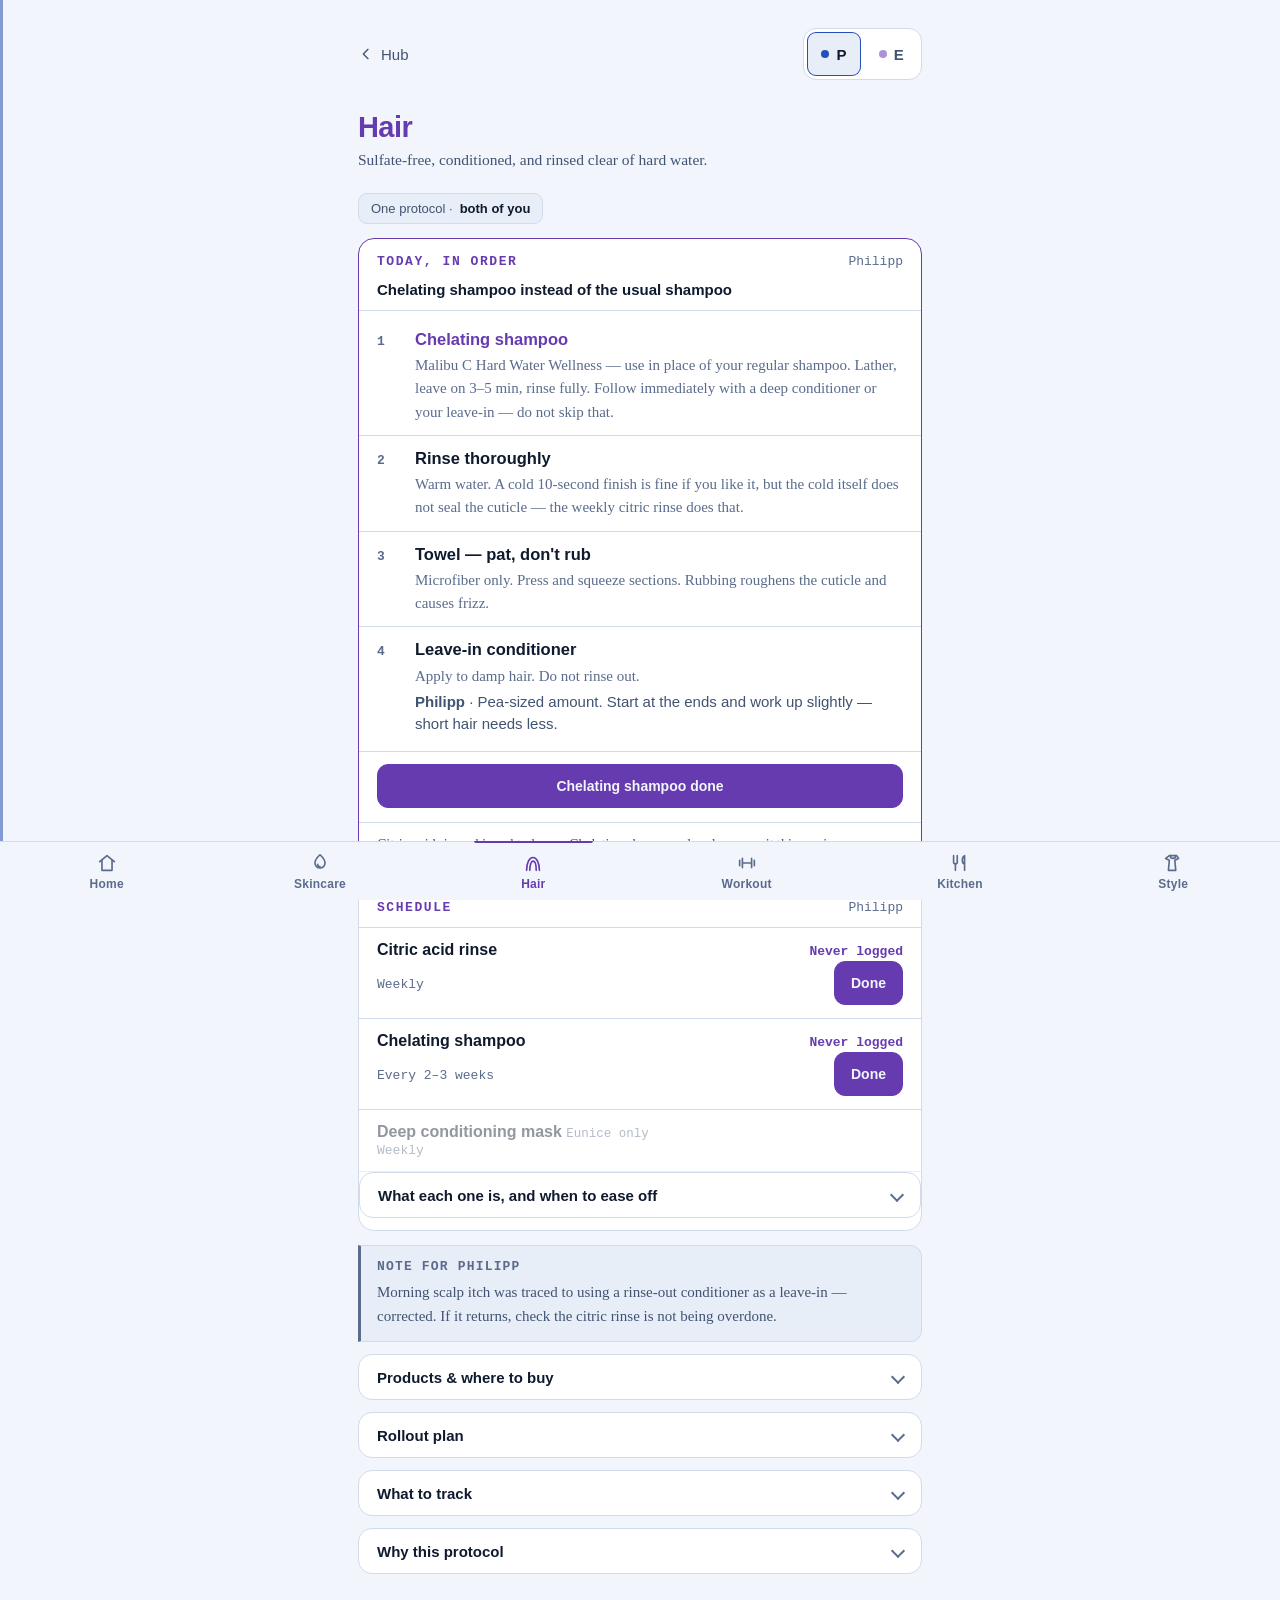
==== commit 85da49ee: "Generate five of six Style illustrations, and stop stacking two hair treatments School day and Paren" ====
--- a/hair/index.html
+++ b/hair/index.html
@@ -210,6 +210,11 @@
   .card.today ol.steps .t.treat-step{color:var(--hair)}
   .todaydone{display:flex;flex-wrap:wrap;gap:8px;padding:12px 18px 14px;border-top:1px solid var(--line)}
   .todaydone .dobtn{margin-left:0;flex:1 1 auto}
+  /* A treatment this session deliberately skips — it still shows "due" in
+     the Schedule card below (its own clock never moved), so silence here
+     would read as the page having forgotten it rather than as a choice. */
+  .skipnote{padding:11px 18px 14px;border-top:1px solid var(--line);
+    font-family:var(--f-read);font-size:14px;color:var(--muted);line-height:1.5}
   .todaybody{padding:14px 18px;display:flex;flex-direction:column;gap:8px}
   .tline{font-size:15.5px;line-height:1.45;color:var(--muted)}
   .tline b{color:var(--text);font-weight:600}
@@ -257,7 +262,7 @@
 <script src="../app.js?v=3f8263a7"></script>
 <script>
 
-const R = {"_source": ["skin_protocol.html conversations", "hair_protocol.html conversation"], "skincare": {"philipp": {"_source": "skin_protocol.html · Issue 2026-07", "_model": "weekly-phased — one AM routine; PM is a fixed 6-step base where only step 03 rotates by weekday, and the weekday schedule itself changes across three phases", "skinType": "combination — oily T-zone, normal-to-dry cheeks", "fitzpatrick": "III–IV", "focus": "prevention over correction", "concerns": ["under-eye dark circles (mostly pigment)", "texture and pores", "general photoaging prevention"], "applicationRule": "Thin before thick, wet before oil. Wait 30–60 seconds between steps for absorption. Apply to damp skin — except actives (adapalene, acids), which go on dry skin to reduce irritation.", "am": {"durationMin": 4, "_note": "Identical Mon → Sun. No thinking needed.", "steps": [{"step": "Cleanse", "product": "CeraVe Hydrating Cream-to-Foam", "how": "Lukewarm water, 20 seconds of gentle massage, rinse fully."}, {"step": "Vitamin C", "product": "Rohto Melano CC Premium Essence", "how": "3–4 drops · targeted on cheekbones and existing spots."}, {"step": "Eye area", "product": "CeraVe Eye Repair Cream", "how": "Ring finger · small dab per eye · tap along the orbital bone · never rub."}, {"step": "Moisturizer", "product": "Beauty of Joseon Dynasty Cream", "how": "Pea-sized amount, thin layer. Optional: skip on days the T-zone feels oily and go straight to sunscreen."}, {"step": "Sunscreen", "product": "Biore UV Aqua Rich (or BoJ Relief Sun)", "how": "Two full finger-lengths · face + neck + ears. Every day, indoor or outdoor."}]}, "pm": {"durationMin": 6, "_note": "Same steps every night. Only step 03 changes — the weekday tells you which bottle.", "steps": [{"step": "Cleanse", "product": "CeraVe Hydrating Cream-to-Foam", "how": "Heavy sunscreen day? Double cleanse — first pass with cleansing oil or micellar, then CeraVe."}, {"step": "Dry fully", "product": null, "how": "Wait 60–90 seconds until the skin is completely dry. Applying actives to damp skin sharply increases irritation.", "isWait": true}, {"step": "Active of the night", "product": null, "activeSlot": true}, {"step": "Hyaluronic acid", "product": "The Ordinary Hyaluronic Acid 2% + B5", "how": "On slightly damp skin, then press in gently. Buffers active nights, restores hydration on rest nights."}, {"step": "Eye area", "product": "Rohto Melano CC Moisture Cream", "how": "Rice-grain per eye · 3 dots along the orbital bone · ring finger · stay 5 mm below the lash line."}, {"step": "Moisturizer", "product": "Beauty of Joseon Dynasty Cream", "how": "Lock everything in."}]}, "actives": {"adapalene": {"name": "Differin Adapalene 0.1% (℞)", "how": "Pea-sized amount. Dot on forehead, both cheeks and chin, spread thin over the whole face. Stay 5 mm from the lash line and mouth corners. Weeks 1–4: wait 20 min before moisturizer, then directly."}, "bha": {"name": "Paula's Choice BHA 2% Liquid", "how": "Soak a cotton pad, swipe over the T-zone (forehead, nose, chin). One pass, no rubbing. Let absorb 30 seconds."}, "glycolic": {"name": "The Ordinary Glycolic Acid 7% Toner", "how": "Soak a cotton pad, sweep over the full face. Avoid the eye area. One pass. Optional — skip if the skin feels tight."}, "niacinamide": {"name": "The Ordinary Niacinamide 10%", "optional": true, "how": "Fingertip amount over the whole face. Gentle, no irritation risk. Optional — skipping step 03 entirely on a rest night is always fine."}}, "phases": [{"id": "weeks-1-4", "label": "Weeks 1–4", "subtitle": "Start here", "note": "Differin only 2× this phase. Wide spacing (Mon → Thu) gives skin time to adapt. Mild tightness is normal. Flaking around nose/mouth in week 3–4 — cover with balm, don't pick. Move on when skin has been calm for a full week.", "schedule": [{"day": "Mon", "active": "adapalene"}, {"day": "Tue", "active": "bha"}, {"day": "Wed", "active": "niacinamide"}, {"day": "Thu", "active": "adapalene"}, {"day": "Fri", "active": "niacinamide"}, {"day": "Sat", "active": "glycolic"}, {"day": "Sun", "active": "niacinamide"}]}, {"id": "weeks-5-8", "label": "Weeks 5–8", "subtitle": "Then this", "note": "Differin now 3×, glycolic paused. Skin may briefly look worse in weeks 5–6 (purging) — do not stop. By week 7–8 texture smooths. Move on when calm for a full week.", "schedule": [{"day": "Mon", "active": "adapalene"}, {"day": "Tue", "active": "bha"}, {"day": "Wed", "active": "adapalene"}, {"day": "Thu", "active": "niacinamide"}, {"day": "Fri", "active": "adapalene"}, {"day": "Sat", "active": "niacinamide"}, {"day": "Sun", "active": "niacinamide"}]}, {"id": "week-9-plus", "label": "Week 9+", "subtitle": "Final", "note": "The permanent schedule. Full rotation with all products. Stay here. Pea-size Differin, cotton pad for acids, eye area always spared.", "schedule": [{"day": "Mon", "active": "adapalene"}, {"day": "Tue", "active": "bha"}, {"day": "Wed", "active": "adapalene"}, {"day": "Thu", "active": "niacinamide"}, {"day": "Fri", "active": "adapalene"}, {"day": "Sat", "active": "glycolic"}, {"day": "Sun", "active": "niacinamide"}]}], "currentPhase": "week-9-plus", "_currentPhaseNote": "Defaults to the permanent schedule because that is what the app already held. The protocol is dated 2026-07, so weeks-5-8 is also plausible — switch it on the page if that is wrong. Getting this wrong means too much adapalene.", "safetyRules": [{"id": "no-adapalene-with-acids", "title": "Never combine adapalene and acids", "rule": "Adapalene together with AHA or BHA in one application massively irritates the skin without boosting results. Always separate nights. To exfoliate the same day: BHA in the morning, adapalene at night — and only when skin is calm.", "critical": true}, {"id": "retinoid-needs-spf", "title": "Retinoid without SPF is net-negative", "rule": "Retinoids temporarily increase UV sensitivity. Without daily sunscreen, new pigmentation forms faster than the retinoid clears old damage. If you are not committed to SPF every day, do not start adapalene.", "critical": true}, {"id": "spf-amount", "title": "Two finger-lengths of SPF, or it is useless", "rule": "SPF ratings are tested at 2 mg/cm² — roughly two strips along the index and middle finger for face and neck. Most people apply a quarter of that and get an effective SPF of ~15."}, {"id": "eye-never-rub", "title": "Never rub the eye area — always tap", "rule": "Under-eye skin is 4× thinner than the rest of the face. Repeated rubbing causes chronic micro-inflammation, which drives the very pigmentation you are treating. Ring finger only — it applies the least pressure by reflex."}, {"id": "patience", "title": "Judge at week 12, not week 3", "rule": "Vitamin C, adapalene and niacinamide need 8–12 weeks to show visible change. Photos every 4 weeks in the same lighting beat the daily mirror check."}], "eyeArea": {"type": "Mixed — mostly pigment. Brown-grey tone, melanin-dominant.", "structural": "Minor tear-trough shadow. Topicals cannot remove this part.", "target": "30–50% lighter in 3–6 months. Consistency beats intensity; full erasure is not possible with products alone.", "timeline": [{"when": "1–2 weeks", "what": "Puffiness down — eye cream plus sleep and lower salt/alcohol."}, {"when": "8–12 weeks", "what": "Pigment lightens — Moisture Cream + SPF + Essence. Judge with 4-week photos."}, {"when": "3–6 months", "what": "Substantial change. Ceiling: 30–50% lighter than baseline."}]}, "coreProducts": {"cleanser": "CeraVe Hydrating Cream-to-Foam — AM 01 + PM 01", "vitaminC": "Rohto Melano CC Premium Essence — AM 02", "eyeCreamAM": "CeraVe Eye Repair Cream — AM 03", "eyeCreamPM": "Rohto Melano CC Moisture Cream — PM 05, under-eye pigment", "moisturizer": "Beauty of Joseon Dynasty Cream — AM 04 + PM 06", "spf": "Biore UV Aqua Rich SPF 50+ PA++++ — AM 05, daily", "hyaluronic": "The Ordinary Hyaluronic Acid 2% + B5 — PM 04", "adapalene": "Differin Adapalene 0.1% — prescription in Germany; pharmacist-guided (指示藥品) in Taiwan, no Rx", "bha": "Paula's Choice Skin Perfecting 2% BHA Liquid", "glycolic": "The Ordinary Glycolic Acid 7% Toning Solution", "niacinamide": "The Ordinary Niacinamide 10% + Zinc 1%"}, "timeline": "Adapalene needs patience — meaningful texture and pore results from week 12+. Weeks 1–8 show little by design.", "weeklyTreatments": [{"id": "nailcare", "title": "Nail care", "day": "Wed", "cadence": "Weekly · Wednesdays", "everyDays": 7, "everyDaysMax": 9}], "nailCareProducts": {"cuticleStick": "Tweezerman Cuticle Stick — loosen/clean cuticles before pushing back", "clippers": "Wilkinson Sword Manicure Nail Clippers / Toenail Clippers with Nail Catcher", "file": "Zwilling Glas-Nagelfeile, doppelseitig, feine Körnung — shape after clipping", "cuticlePusher": "Tweezerman Cuticle Pusher — push back after softening, never cut cuticles", "handCream": "Balea (dm) Hand Cream Urea — finish, both hands"}}, "eunice": {"_source": "Hamburg Seasonal Skincare Masterplan (.docx), added 2026-08-29", "_model": "seasonal-weekly — four season plans, each with its own AM routine and a different PM protocol per weekday. Philipp uses the simpler 'weekly' model (one AM, one active per weekday), so a renderer has to handle both shapes.", "skinType": "mixed / Asian, age 37", "concerns": ["pores (nose area)", "horizontal neck rings", "structural jawline lifting"], "context": {"location": "Hamburg", "waterHardness": "hard — high calcium/magnesium; see the shared hair section for the measured 17.3 °dH"}, "safetyRules": [{"id": "mfu-boundaries", "title": "High Focus Shot (MFU) boundaries", "rule": "Maximum once per week. Completely avoid the eyeballs, eyelids, jawbone edge, lips and the centre of the neck (thyroid area). Target only the jowls, lower face sag and the sides of the neck.", "appliesTo": ["sat"], "critical": true}, {"id": "no-mix-actives", "title": "The no-mix actives rule", "rule": "Never use the Exosome Shot or the Booster Pro Air Shot on the same night as 0.2% Retinol, and never on a High Focus Shot night.", "critical": true}, {"id": "conductivity", "title": "The conductivity rule", "rule": "Use a thick layer of PDRN Booster Gel for the High Focus Shot, or PDRN Pink Peptide Serum for the Booster Pro. Oils (Freiöl, Rose Hip Oil) insulate — always apply them after device use, never before.", "critical": false}, {"id": "hard-water-shield", "title": "The 'Kalk' hard-water shield", "rule": "Hamburg tap water dulls skin and stretches pores. Use the Foreo in the evening to strip mineral buildup mechanically, and always apply The Ordinary HA 2% + B5 while the skin is still damp.", "critical": false}], "seasons": {"winter": {"months": "November – March", "monthNumbers": [11, 12, 1, 2, 3], "goal": "High-lipid shield against dry radiator heat and freezing winds, to stop neck rings cracking and deepening.", "am": {"durationMin": 3, "steps": ["Micellar water (or hydrating toner) on a pad — no hard tap water", "HA 2% + B5 while the skin is still damp from the wipe", "Nivea Day Cream", "SPF"]}, "pmWeekly": [{"day": "Mon", "focus": "Pores & active prep", "steps": ["Foreo Cleanse", "Exosome Shot", "PDRN Serum", "Booster Pro (Booster Mode)"]}, {"day": "Tue", "focus": "Cellular turnover", "steps": ["Foreo Cleanse", "PDRN Serum", "0.2% Retinol", "Nivea Night Cream + 2 drops Rose Hip Oil"]}, {"day": "Wed", "focus": "Midweek detox", "steps": ["Foreo Cleanse", "Freiöl", "Gua Sha (warm the oil in your hands first)"]}, {"day": "Thu", "focus": "Deep volumizing", "steps": ["Gentle Cleanse", "Exosome Shot", "PDRN Serum", "Booster Pro (Booster Mode – Level 1)"]}, {"day": "Fri", "focus": "Targeted neck rings", "steps": ["Foreo Cleanse", "Collagen Glow Pen", "Booster Pro (MC Mode) glide horizontally along neck rings", "Nivea Night"]}, {"day": "Sat", "focus": "Structural MFU lift", "steps": ["Foreo Cleanse", "High Focus Shot (600–1200 shots with PDRN Booster Gel on jowls / sides of neck)", "Pat in excess gel", "Nivea Night"]}, {"day": "Sun", "focus": "Barrier recovery reset", "steps": ["Gentle Cleanse", "Sheet Mask (no devices)", "Seal with Rose Hip Oil"]}]}, "spring": {"months": "April – June", "monthNumbers": [4, 5, 6], "goal": "Deep pore de-gunking, to clear pollen and dust sticking to hard-water residue.", "am": {"durationMin": 3, "steps": ["Lukewarm water wash", "HA 2% + B5", "Nivea Day Cream", "SPF"], "weeklyExtra": "Friday morning: swipe Nivea Toner on the nose only."}, "pmWeekly": [{"day": "Mon", "focus": "Resurfacing & pores", "steps": ["Foreo Cleanse", "Booster Pro (Air Shot Mode) on nose pores", "Exosome Shot", "PDRN Serum"]}, {"day": "Tue", "focus": "Retinol night", "steps": ["Foreo Cleanse", "PDRN Serum", "0.2% Retinol", "Nivea Night Cream"]}, {"day": "Wed", "focus": "Lymphatic drainage", "steps": ["Foreo Cleanse", "Freiöl", "Gua Sha, stroking downwards on the sides of the neck"]}, {"day": "Thu", "focus": "Cellular power", "steps": ["Foreo Cleanse", "Exosome Shot", "PDRN Serum", "Booster Pro (Booster Mode)"]}, {"day": "Fri", "focus": "Pore & neck target", "steps": ["Foreo Cleanse", "Collagen Glow Pen", "Booster Pro (MC Mode) on neck lines"]}, {"day": "Sat", "focus": "Structural MFU lift", "steps": ["Foreo Cleanse", "High Focus Shot (with PDRN Booster Gel, focused on a sharp jawline contour)"]}, {"day": "Sun", "focus": "Moisture surge", "steps": ["Foreo Cleanse", "Sheet Mask", "Booster Pro (Booster Mode) directly over the sheet mask"]}]}, "summer": {"months": "July – August", "monthNumbers": [7, 8], "goal": "Heat calming, pore tightening and high-level pigment defence against strong summer sun.", "am": {"durationMin": 3, "steps": ["Lukewarm water wash", "HA 2% + B5", "Nivea Day Cream", "SPF 50 — strict"], "weeklyExtra": "Friday morning: swipe Nivea Toner on the nose."}, "pmWeekly": [{"day": "Mon", "focus": "Pore shrinking", "steps": ["Foreo Cleanse", "Booster Pro (Air Shot Mode) on nose pores", "PDRN Serum"]}, {"day": "Tue", "focus": "Soothing night", "steps": ["Foreo Cleanse", "PDRN Serum", "Nivea Night Cream — skip retinol entirely if the weekend was spent outdoors or at the beach"]}, {"day": "Wed", "focus": "Cryo-calming", "steps": ["Foreo Cleanse", "Sheet Mask (chilled in the fridge first)", "Booster Pro (Booster Mode) over the cold mask"]}, {"day": "Thu", "focus": "Lightweight regeneration", "steps": ["Foreo Cleanse", "Exosome Shot", "PDRN Serum", "Booster Pro (Booster Mode)"]}, {"day": "Fri", "focus": "Neck firming", "steps": ["Foreo Cleanse", "Collagen Glow Pen", "Booster Pro (MC Mode) on neck"]}, {"day": "Sat", "focus": "Structural MFU lift", "steps": ["Foreo Cleanse", "High Focus Shot (keep the PDRN Booster Gel in the fridge for a cooling treatment)"]}, {"day": "Sun", "focus": "UV recovery", "steps": ["Foreo Cleanse", "Rose Hip Oil + Gua Sha, to calm the sun-exposed barrier"]}]}, "autumn": {"months": "September – October", "monthNumbers": [9, 10], "goal": "The deep reconstruction phase: repair summer UV damage and build skin thickness before winter.", "am": {"durationMin": 3, "steps": ["Micellar water (or hydrating toner) on a pad — no hard tap water", "HA 2% + B5 while the skin is still damp from the wipe", "Nivea Day Cream", "SPF"], "weeklyExtra": "Friday morning: swipe Nivea Toner on the nose."}, "pmWeekly": [{"day": "Mon", "focus": "Advanced resurfacing", "steps": ["Foreo Cleanse", "Booster Pro (Air Shot Mode)", "Exosome Shot", "PDRN Serum"]}, {"day": "Tue", "focus": "Active cell turnover", "steps": ["Foreo Cleanse", "PDRN Serum", "0.2% Retinol", "Nivea Night Cream"]}, {"day": "Wed", "focus": "Sculpt & drain", "steps": ["Foreo Cleanse", "Freiöl", "Gua Sha"]}, {"day": "Thu", "focus": "Deep cellular regeneration", "steps": ["Foreo Cleanse", "Exosome Shot", "PDRN Serum", "Booster Pro (Booster Mode)"]}, {"day": "Fri", "focus": "Neck ring focus", "steps": ["Foreo Cleanse", "Collagen Glow Pen", "Booster Pro (MC Mode) focused on horizontal creases"]}, {"day": "Sat", "focus": "Structural MFU lift", "steps": ["Foreo Cleanse", "High Focus Shot (with PDRN Booster Gel, focused on pulling up lower cheeks / jowls)"]}, {"day": "Sun", "focus": "Deep nutrient infusion", "steps": ["Foreo Cleanse", "Sheet Mask", "Booster Pro (Booster Mode)", "Finish with Rose Hip Oil"]}]}}, "devices": {"mfu": "High Focus Shot Plus — 1x/week, Saturdays, see safetyRules.mfu-boundaries", "boosterPro": "Booster Pro — Booster Mode, Air Shot Mode, MC Mode", "foreo": "Foreo — evening cleanse, mechanical removal of hard-water minerals", "guaSha": "Gua Sha — manual, always over oil", "collagenGlowPen": "Collagen Glow Pen — Fridays, neck"}, "weeklyTreatments": [{"id": "mfu", "title": "High Focus Shot (MFU)", "day": "Sat", "cadence": "Weekly · Saturdays", "everyDays": 7, "everyDaysMax": 8, "caution": "Max once a week — see the MFU safety rule.", "critical": true}, {"id": "collagenGlowPen", "title": "Collagen Glow Pen", "day": "Fri", "cadence": "Weekly · Fridays", "everyDays": 7, "everyDaysMax": 9}], "coreProducts": {"hydrator": "The Ordinary Hyaluronic Acid 2% + B5 — apply to damp skin", "micellar": "Micellar water — the gentle, Kalk-free morning cleanse for winter/autumn. Bioderma Sensibio or any fragrance-free one; lifts overnight oil off the nose without hard tap water.", "dayCream": "Nivea Day Cream", "nightCream": "Nivea Night Cream", "spf": "SPF daily; SPF 50 strictly in summer", "retinol": "0.2% Retinol — Tuesdays", "pdrnSerum": "PDRN Pink Peptide Serum — conductive medium for the Booster Pro", "pdrnBoosterGel": "PDRN Booster Gel — conductive medium for the High Focus Shot", "exosome": "Exosome Shot", "oils": "Freiöl (Gua Sha), Rose Hip Oil (sealing)", "toner": "Nivea Toner — Friday mornings, nose only, spring/summer/autumn", "sheetMask": "Sheet Mask"}}}, "hair": {"_source": "hair_protocol.html", "_status": "SHARED — one protocol, both people. Amounts and two treatments differ per person.", "context": {"location": "Hamburg", "waterHardness": "17.3 °dH — hard. Scale: 0 soft · 8.4 · 14 · 25+ very hard.", "why": "Sulfates strip natural oils from dense Asian hair, so the cuticle stays open and the texture turns rough and stiff. Conditioning seals it. On top of that, hard water leaves a calcium/magnesium film on every strand — that is what the weekly rinse removes.", "verify": "Test your own shower tap with strips on day 1 and again at week 8. The district average is a guess; your tap is the real number."}, "everyShower": {"_note": "Four steps, every wash, both of you. The citric rinse is NOT part of this — it is weekly.", "steps": [{"step": "Sulfate-free shampoo", "how": "Warm water. Work in from the roots, massage the scalp for ~60 sec. Check the INCI label — no SLS or SLES."}, {"step": "Rinse thoroughly", "how": "Warm water. A cold 10-second finish is fine if you like it, but the cold itself does not seal the cuticle — the weekly citric rinse does that."}, {"step": "Towel — pat, don't rub", "how": "Microfiber only. Press and squeeze sections. Rubbing roughens the cuticle and causes frizz."}, {"step": "Leave-in conditioner", "how": "Apply to damp hair. Do not rinse out.", "perPerson": {"philipp": "Pea-sized amount. Start at the ends and work up slightly — short hair needs less.", "eunice": "2–3× more product. Work from the ends up through the full length before touching the roots."}}]}, "scheduled": [{"id": "citric-rinse", "title": "Citric acid rinse", "cadence": "Weekly", "who": "both", "recipe": "¼ tsp citric acid per 500 ml warm water — target pH 4–5. Not ½ tsp; that is too acidic.", "order": "Shampoo → rinse → pour the citric solution over all hair → wait 1–2 min → rinse out → leave-in as normal.", "why": "At 17.3 °dH weekly is the right frequency. The acid dissolves the calcium/magnesium film that makes hair feel coated and stiff.", "caution": "Straw-like texture, brittleness, more tangles or scalp itch mean you are overdoing it. Do not go to 2× weekly, and stay at ¼ tsp.", "everyDays": 7, "afterStep": 2, "rank": 2}, {"id": "chelating", "title": "Chelating shampoo", "cadence": "Every 2–3 weeks", "who": "both", "recipe": "Malibu C Hard Water Wellness — use in place of your regular shampoo.", "order": "Lather, leave on 3–5 min, rinse fully. Follow immediately with a deep conditioner or your leave-in — do not skip that.", "why": "EDTA binds calcium and magnesium ions inside the hair shaft and pulls them out when you rinse. Regular shampoo — even sulfate-free — physically cannot do this.", "caution": "Strips moisture and protein if used too often. Every 2–3 weeks is enough; the weekly citric rinse handles maintenance in between.", "everyDays": 14, "everyDaysMax": 21, "replacesStep": 1, "rank": 0}, {"id": "deep-mask", "title": "Deep conditioning mask", "cadence": "Weekly", "who": "eunice", "recipe": "Any mask with glycerin, panthenol or argan oil — Cantu, OGX or Garnier.", "order": "After shampooing, before the citric rinse. Leave on 5–10 min in the shower steam, then rinse, run the citric rinse, apply leave-in.", "why": "Longer hair needs deeper conditioning to prevent split ends and manage tangling. Philipp's length does not need this layer.", "everyDays": 7, "afterStep": 2, "rank": 1}], "products": {"shampoo": {"_note": "Priority order — grab whichever you find first.", "options": [{"name": "Cantu Sulfate-Free Cleansing Cream", "rank": "1st choice", "price": "~€7–8", "where": "Rossmann · Amazon.de", "note": "Built for dense, coarse hair — the right match for both of you. Good lather despite being sulfate-free. Strong enough for 17.3 °dH."}, {"name": "HASK Repair + Argan Oil", "rank": "2nd choice", "price": "~€9", "where": "dm", "note": "473 ml, no SLS/SLES. Uses Sodium C14-16 Olefin Sulfonate — stronger than ideal, but better than classic sulfates."}, {"name": "Alverde Ultra Sensitiv", "rank": "Emergency only", "price": "~€3", "where": "dm", "note": "Cleanest INCI of all, but likely too gentle for dense hair at this hardness. Higher risk for Eunice — more mineral surface area. Switch back to Cantu if the scalp feels unclean after 48h."}]}, "leaveIn": {"_note": "A leave-in you don't rinse out — its job is to re-soften the cuticle the hard water roughened. A rich cream suits long, dense hair; a light keratin or oil spray suits short hair. Either works — the one thing to avoid is using a rinse-out conditioner as a leave-in. For a cream, look for glycerin or panthenol high on the INCI.", "options": [{"name": "Garnier Fructis Leave-in Creme Aloe Air Dry", "rank": "In the drugstore", "price": "~€6 · 400 ml", "where": "dm · Rossmann · Budni", "note": "This is the current name for the old \"Hair Drink\" — Garnier renamed the line, which is why searching the old name found nothing. Glycerin sits high on its list, exactly the humectant this protocol wants. Grab it in the aisle; Amazon stock is patchy."}, {"name": "Cantu Shea Butter Leave-In Repair Cream", "rank": "To order online", "price": "~€8", "where": "Amazon.de · dm", "note": "Same brand as your shampoo, built for dense, coarse hair. Search Amazon.de for \"Cantu Leave-In\" — reliably stocked there. Richer than the Garnier: pea-size for Philipp, 2–3× for Eunice."}, {"name": "Garnier Fructis Schadenlöscher 10-in-1 Leave-in (spray)", "rank": "A spray — good for short hair", "price": "~€6 · 150 ml", "where": "Amazon.de · dm · Rossmann", "note": "A keratin-and-oil spray rather than a glycerin cream — a different tool for the same job, and the lighter one. Ideal for short hair (Philipp): a spritz or two on damp ends, off the scalp; it also protects to 230 °C if you heat-style. Fine on long hair too (Eunice) — if it ever feels stiff or straw-like over weeks, that is keratin build-up, so drop to every other wash."}, {"name": "Any leave-in with glycerin or panthenol near the top", "rank": "Or just by the label", "where": "any drugstore", "note": "The brand does not matter. A cream or milk with glycerin/panthenol high, ideally a light oil (argan/shea) too. Skip anything led by silicones (an ingredient ending -cone or -xane first) — at 17.3 °dH they build up."}]}, "towel": {"name": "Microfiber hair towel", "price": "€6–10", "where": "dm · Amazon.de", "note": "Any brand. Get two, one each."}, "citricAcid": {"name": "Heitmann Citronensäure Pulver", "price": "~€2", "where": "dm · Rossmann · Budni · supermarket", "note": "Food-grade. One pack lasts months. Optional: pH strips (~€3–5) to confirm pH 4–5."}, "chelator": {"name": "Malibu C Hard Water Wellness", "price": "€10–15", "where": "Amazon.de only", "inci": "Disodium or Tetrasodium EDTA high on the list. EDTA near the bottom is only a preservative and will not chelate."}, "mask": {"name": "Deep conditioning mask", "price": "€8–15", "where": "dm · Rossmann · Budni", "note": "Eunice only."}, "testStrips": {"name": "Water hardness test strips", "price": "~€5", "where": "Amazon.de · Baumarkt"}}, "rollout": {"goldenRule": "Change one thing at a time. Starting shampoo, leave-in and the citric rinse together means you will never know what worked. Stagger each change by about a week.", "packages": [{"id": "A", "title": "Sofort-Reset", "cost": "~€15 total", "when": "Start now", "status": "now", "items": ["Shampoo: Cantu → HASK → Alverde only in emergencies", "Leave-in cream: Garnier Aloe Air-Dry or Cantu, no rinse", "Citric acid: ¼ tsp / 500 ml, once weekly", "Microfiber towel — pat only", "Malibu C chelating shampoo every 2–3 weeks", "Eunice: weekly deep conditioning mask"], "note": "Run for 6 full weeks before evaluating. Hair adjusts slowly."}, {"id": "B", "title": "Chlorine filter", "cost": "+€35 · Philips AWP1775", "when": "Week 6 evaluation", "status": "conditional", "items": ["First check hamburgwasser.de → Meine Wasserqualität. Most of Hamburg-Nord is not chlorinated.", "If chlorinated: add the inline filter between hose and hand shower.", "If not: skip permanently."], "note": "Chlorine is probably not the problem — Kalk is. Do not spend €35 on a contaminant you likely do not have."}, {"id": "C", "title": "Ion exchanger", "cost": "~€250 · e.g. ShowerSoft", "when": "Week 8–12 evaluation", "status": "last resort", "items": ["At 17.3 °dH this is legitimately on the table.", "Only after 8–12 weeks of package A with no improvement.", "Only if stiffness clearly persists despite regular chelating.", "Confirm tap hardness with strips first."], "note": "Most people at 17 °dH get enough relief from the chemical approach alone."}]}, "tracking": [{"what": "Weekly photo", "how": "Same lighting, same angle, dry hair, the morning after a wash. Drift is hard to feel and easy to see over 6 weeks."}, {"what": "Comb-through time", "how": "How long to fully comb wet hair without snagging. Log a benchmark before week 1. Track per person."}, {"what": "Shedding count", "how": "Hair in the drain catch per session. Very variable day to day — read the trend over 4+ sessions."}, {"what": "Hardness strip reading", "how": "Test the shower tap on day 1, retest at week 8."}], "individualNotes": {"philipp": "Morning scalp itch was traced to using a rinse-out conditioner as a leave-in — corrected. If it returns, check the citric rinse is not being overdone.", "eunice": "Longer hair means more mineral surface area, so under-cleansing is the bigger risk. The weekly mask and the larger leave-in amount are hers alone."}, "_cadenceNote": "everyDays is the numeric form of the cadence text, so the page can answer 'is it due today?' instead of leaving the date arithmetic to the reader. everyDaysMax, where present, is the far end of a range cadence — past it the treatment reads as late rather than merely due.", "_sequenceNote": "replacesStep / afterStep / rank say where a treatment lands in the everyShower list, so the page can build one numbered sequence for today. The prose in each `order` field still explains the treatment on its own; this is what lets three of them be read as a single shower. Chelating REPLACES the shampoo rather than following it. The mask goes before the citric rinse, which is what the mask's own order sentence already said."}, "_gaps": ["Philipp's current skincare phase is assumed to be week-9-plus; confirm on the page", "Eunice's plan is device-heavy and season-dependent; the app shows only today's season", "Hair: no start date recorded, so the app cannot show where you are in the 6-week rollout"]};
+const R = {"_source": ["skin_protocol.html conversations", "hair_protocol.html conversation"], "skincare": {"philipp": {"_source": "skin_protocol.html · Issue 2026-07", "_model": "weekly-phased — one AM routine; PM is a fixed 6-step base where only step 03 rotates by weekday, and the weekday schedule itself changes across three phases", "skinType": "combination — oily T-zone, normal-to-dry cheeks", "fitzpatrick": "III–IV", "focus": "prevention over correction", "concerns": ["under-eye dark circles (mostly pigment)", "texture and pores", "general photoaging prevention"], "applicationRule": "Thin before thick, wet before oil. Wait 30–60 seconds between steps for absorption. Apply to damp skin — except actives (adapalene, acids), which go on dry skin to reduce irritation.", "am": {"durationMin": 4, "_note": "Identical Mon → Sun. No thinking needed.", "steps": [{"step": "Cleanse", "product": "CeraVe Hydrating Cream-to-Foam", "how": "Lukewarm water, 20 seconds of gentle massage, rinse fully."}, {"step": "Vitamin C", "product": "Rohto Melano CC Premium Essence", "how": "3–4 drops · targeted on cheekbones and existing spots."}, {"step": "Eye area", "product": "CeraVe Eye Repair Cream", "how": "Ring finger · small dab per eye · tap along the orbital bone · never rub."}, {"step": "Moisturizer", "product": "Beauty of Joseon Dynasty Cream", "how": "Pea-sized amount, thin layer. Optional: skip on days the T-zone feels oily and go straight to sunscreen."}, {"step": "Sunscreen", "product": "Biore UV Aqua Rich (or BoJ Relief Sun)", "how": "Two full finger-lengths · face + neck + ears. Every day, indoor or outdoor."}]}, "pm": {"durationMin": 6, "_note": "Same steps every night. Only step 03 changes — the weekday tells you which bottle.", "steps": [{"step": "Cleanse", "product": "CeraVe Hydrating Cream-to-Foam", "how": "Heavy sunscreen day? Double cleanse — first pass with cleansing oil or micellar, then CeraVe."}, {"step": "Dry fully", "product": null, "how": "Wait 60–90 seconds until the skin is completely dry. Applying actives to damp skin sharply increases irritation.", "isWait": true}, {"step": "Active of the night", "product": null, "activeSlot": true}, {"step": "Hyaluronic acid", "product": "The Ordinary Hyaluronic Acid 2% + B5", "how": "On slightly damp skin, then press in gently. Buffers active nights, restores hydration on rest nights."}, {"step": "Eye area", "product": "Rohto Melano CC Moisture Cream", "how": "Rice-grain per eye · 3 dots along the orbital bone · ring finger · stay 5 mm below the lash line."}, {"step": "Moisturizer", "product": "Beauty of Joseon Dynasty Cream", "how": "Lock everything in."}]}, "actives": {"adapalene": {"name": "Differin Adapalene 0.1% (℞)", "how": "Pea-sized amount. Dot on forehead, both cheeks and chin, spread thin over the whole face. Stay 5 mm from the lash line and mouth corners. Weeks 1–4: wait 20 min before moisturizer, then directly."}, "bha": {"name": "Paula's Choice BHA 2% Liquid", "how": "Soak a cotton pad, swipe over the T-zone (forehead, nose, chin). One pass, no rubbing. Let absorb 30 seconds."}, "glycolic": {"name": "The Ordinary Glycolic Acid 7% Toner", "how": "Soak a cotton pad, sweep over the full face. Avoid the eye area. One pass. Optional — skip if the skin feels tight."}, "niacinamide": {"name": "The Ordinary Niacinamide 10%", "optional": true, "how": "Fingertip amount over the whole face. Gentle, no irritation risk. Optional — skipping step 03 entirely on a rest night is always fine."}}, "phases": [{"id": "weeks-1-4", "label": "Weeks 1–4", "subtitle": "Start here", "note": "Differin only 2× this phase. Wide spacing (Mon → Thu) gives skin time to adapt. Mild tightness is normal. Flaking around nose/mouth in week 3–4 — cover with balm, don't pick. Move on when skin has been calm for a full week.", "schedule": [{"day": "Mon", "active": "adapalene"}, {"day": "Tue", "active": "bha"}, {"day": "Wed", "active": "niacinamide"}, {"day": "Thu", "active": "adapalene"}, {"day": "Fri", "active": "niacinamide"}, {"day": "Sat", "active": "glycolic"}, {"day": "Sun", "active": "niacinamide"}]}, {"id": "weeks-5-8", "label": "Weeks 5–8", "subtitle": "Then this", "note": "Differin now 3×, glycolic paused. Skin may briefly look worse in weeks 5–6 (purging) — do not stop. By week 7–8 texture smooths. Move on when calm for a full week.", "schedule": [{"day": "Mon", "active": "adapalene"}, {"day": "Tue", "active": "bha"}, {"day": "Wed", "active": "adapalene"}, {"day": "Thu", "active": "niacinamide"}, {"day": "Fri", "active": "adapalene"}, {"day": "Sat", "active": "niacinamide"}, {"day": "Sun", "active": "niacinamide"}]}, {"id": "week-9-plus", "label": "Week 9+", "subtitle": "Final", "note": "The permanent schedule. Full rotation with all products. Stay here. Pea-size Differin, cotton pad for acids, eye area always spared.", "schedule": [{"day": "Mon", "active": "adapalene"}, {"day": "Tue", "active": "bha"}, {"day": "Wed", "active": "adapalene"}, {"day": "Thu", "active": "niacinamide"}, {"day": "Fri", "active": "adapalene"}, {"day": "Sat", "active": "glycolic"}, {"day": "Sun", "active": "niacinamide"}]}], "currentPhase": "week-9-plus", "_currentPhaseNote": "Defaults to the permanent schedule because that is what the app already held. The protocol is dated 2026-07, so weeks-5-8 is also plausible — switch it on the page if that is wrong. Getting this wrong means too much adapalene.", "safetyRules": [{"id": "no-adapalene-with-acids", "title": "Never combine adapalene and acids", "rule": "Adapalene together with AHA or BHA in one application massively irritates the skin without boosting results. Always separate nights. To exfoliate the same day: BHA in the morning, adapalene at night — and only when skin is calm.", "critical": true}, {"id": "retinoid-needs-spf", "title": "Retinoid without SPF is net-negative", "rule": "Retinoids temporarily increase UV sensitivity. Without daily sunscreen, new pigmentation forms faster than the retinoid clears old damage. If you are not committed to SPF every day, do not start adapalene.", "critical": true}, {"id": "spf-amount", "title": "Two finger-lengths of SPF, or it is useless", "rule": "SPF ratings are tested at 2 mg/cm² — roughly two strips along the index and middle finger for face and neck. Most people apply a quarter of that and get an effective SPF of ~15."}, {"id": "eye-never-rub", "title": "Never rub the eye area — always tap", "rule": "Under-eye skin is 4× thinner than the rest of the face. Repeated rubbing causes chronic micro-inflammation, which drives the very pigmentation you are treating. Ring finger only — it applies the least pressure by reflex."}, {"id": "patience", "title": "Judge at week 12, not week 3", "rule": "Vitamin C, adapalene and niacinamide need 8–12 weeks to show visible change. Photos every 4 weeks in the same lighting beat the daily mirror check."}], "eyeArea": {"type": "Mixed — mostly pigment. Brown-grey tone, melanin-dominant.", "structural": "Minor tear-trough shadow. Topicals cannot remove this part.", "target": "30–50% lighter in 3–6 months. Consistency beats intensity; full erasure is not possible with products alone.", "timeline": [{"when": "1–2 weeks", "what": "Puffiness down — eye cream plus sleep and lower salt/alcohol."}, {"when": "8–12 weeks", "what": "Pigment lightens — Moisture Cream + SPF + Essence. Judge with 4-week photos."}, {"when": "3–6 months", "what": "Substantial change. Ceiling: 30–50% lighter than baseline."}]}, "coreProducts": {"cleanser": "CeraVe Hydrating Cream-to-Foam — AM 01 + PM 01", "vitaminC": "Rohto Melano CC Premium Essence — AM 02", "eyeCreamAM": "CeraVe Eye Repair Cream — AM 03", "eyeCreamPM": "Rohto Melano CC Moisture Cream — PM 05, under-eye pigment", "moisturizer": "Beauty of Joseon Dynasty Cream — AM 04 + PM 06", "spf": "Biore UV Aqua Rich SPF 50+ PA++++ — AM 05, daily", "hyaluronic": "The Ordinary Hyaluronic Acid 2% + B5 — PM 04", "adapalene": "Differin Adapalene 0.1% — prescription in Germany; pharmacist-guided (指示藥品) in Taiwan, no Rx", "bha": "Paula's Choice Skin Perfecting 2% BHA Liquid", "glycolic": "The Ordinary Glycolic Acid 7% Toning Solution", "niacinamide": "The Ordinary Niacinamide 10% + Zinc 1%"}, "timeline": "Adapalene needs patience — meaningful texture and pore results from week 12+. Weeks 1–8 show little by design.", "weeklyTreatments": [{"id": "nailcare", "title": "Nail care", "day": "Wed", "cadence": "Weekly · Wednesdays", "everyDays": 7, "everyDaysMax": 9}], "nailCareProducts": {"cuticleStick": "Tweezerman Cuticle Stick — loosen/clean cuticles before pushing back", "clippers": "Wilkinson Sword Manicure Nail Clippers / Toenail Clippers with Nail Catcher", "file": "Zwilling Glas-Nagelfeile, doppelseitig, feine Körnung — shape after clipping", "cuticlePusher": "Tweezerman Cuticle Pusher — push back after softening, never cut cuticles", "handCream": "Balea (dm) Hand Cream Urea — finish, both hands"}}, "eunice": {"_source": "Hamburg Seasonal Skincare Masterplan (.docx), added 2026-08-29", "_model": "seasonal-weekly — four season plans, each with its own AM routine and a different PM protocol per weekday. Philipp uses the simpler 'weekly' model (one AM, one active per weekday), so a renderer has to handle both shapes.", "skinType": "mixed / Asian, age 37", "concerns": ["pores (nose area)", "horizontal neck rings", "structural jawline lifting"], "context": {"location": "Hamburg", "waterHardness": "hard — high calcium/magnesium; see the shared hair section for the measured 17.3 °dH"}, "safetyRules": [{"id": "mfu-boundaries", "title": "High Focus Shot (MFU) boundaries", "rule": "Maximum once per week. Completely avoid the eyeballs, eyelids, jawbone edge, lips and the centre of the neck (thyroid area). Target only the jowls, lower face sag and the sides of the neck.", "appliesTo": ["sat"], "critical": true}, {"id": "no-mix-actives", "title": "The no-mix actives rule", "rule": "Never use the Exosome Shot or the Booster Pro Air Shot on the same night as 0.2% Retinol, and never on a High Focus Shot night.", "critical": true}, {"id": "conductivity", "title": "The conductivity rule", "rule": "Use a thick layer of PDRN Booster Gel for the High Focus Shot, or PDRN Pink Peptide Serum for the Booster Pro. Oils (Freiöl, Rose Hip Oil) insulate — always apply them after device use, never before.", "critical": false}, {"id": "hard-water-shield", "title": "The 'Kalk' hard-water shield", "rule": "Hamburg tap water dulls skin and stretches pores. Use the Foreo in the evening to strip mineral buildup mechanically, and always apply The Ordinary HA 2% + B5 while the skin is still damp.", "critical": false}], "seasons": {"winter": {"months": "November – March", "monthNumbers": [11, 12, 1, 2, 3], "goal": "High-lipid shield against dry radiator heat and freezing winds, to stop neck rings cracking and deepening.", "am": {"durationMin": 3, "steps": ["Micellar water (or hydrating toner) on a pad — no hard tap water", "HA 2% + B5 while the skin is still damp from the wipe", "Nivea Day Cream", "SPF"]}, "pmWeekly": [{"day": "Mon", "focus": "Pores & active prep", "steps": ["Foreo Cleanse", "Exosome Shot", "PDRN Serum", "Booster Pro (Booster Mode)"]}, {"day": "Tue", "focus": "Cellular turnover", "steps": ["Foreo Cleanse", "PDRN Serum", "0.2% Retinol", "Nivea Night Cream + 2 drops Rose Hip Oil"]}, {"day": "Wed", "focus": "Midweek detox", "steps": ["Foreo Cleanse", "Freiöl", "Gua Sha (warm the oil in your hands first)"]}, {"day": "Thu", "focus": "Deep volumizing", "steps": ["Gentle Cleanse", "Exosome Shot", "PDRN Serum", "Booster Pro (Booster Mode – Level 1)"]}, {"day": "Fri", "focus": "Targeted neck rings", "steps": ["Foreo Cleanse", "Collagen Glow Pen", "Booster Pro (MC Mode) glide horizontally along neck rings", "Nivea Night"]}, {"day": "Sat", "focus": "Structural MFU lift", "steps": ["Foreo Cleanse", "High Focus Shot (600–1200 shots with PDRN Booster Gel on jowls / sides of neck)", "Pat in excess gel", "Nivea Night"]}, {"day": "Sun", "focus": "Barrier recovery reset", "steps": ["Gentle Cleanse", "Sheet Mask (no devices)", "Seal with Rose Hip Oil"]}]}, "spring": {"months": "April – June", "monthNumbers": [4, 5, 6], "goal": "Deep pore de-gunking, to clear pollen and dust sticking to hard-water residue.", "am": {"durationMin": 3, "steps": ["Lukewarm water wash", "HA 2% + B5", "Nivea Day Cream", "SPF"], "weeklyExtra": "Friday morning: swipe Nivea Toner on the nose only."}, "pmWeekly": [{"day": "Mon", "focus": "Resurfacing & pores", "steps": ["Foreo Cleanse", "Booster Pro (Air Shot Mode) on nose pores", "Exosome Shot", "PDRN Serum"]}, {"day": "Tue", "focus": "Retinol night", "steps": ["Foreo Cleanse", "PDRN Serum", "0.2% Retinol", "Nivea Night Cream"]}, {"day": "Wed", "focus": "Lymphatic drainage", "steps": ["Foreo Cleanse", "Freiöl", "Gua Sha, stroking downwards on the sides of the neck"]}, {"day": "Thu", "focus": "Cellular power", "steps": ["Foreo Cleanse", "Exosome Shot", "PDRN Serum", "Booster Pro (Booster Mode)"]}, {"day": "Fri", "focus": "Pore & neck target", "steps": ["Foreo Cleanse", "Collagen Glow Pen", "Booster Pro (MC Mode) on neck lines"]}, {"day": "Sat", "focus": "Structural MFU lift", "steps": ["Foreo Cleanse", "High Focus Shot (with PDRN Booster Gel, focused on a sharp jawline contour)"]}, {"day": "Sun", "focus": "Moisture surge", "steps": ["Foreo Cleanse", "Sheet Mask", "Booster Pro (Booster Mode) directly over the sheet mask"]}]}, "summer": {"months": "July – August", "monthNumbers": [7, 8], "goal": "Heat calming, pore tightening and high-level pigment defence against strong summer sun.", "am": {"durationMin": 3, "steps": ["Lukewarm water wash", "HA 2% + B5", "Nivea Day Cream", "SPF 50 — strict"], "weeklyExtra": "Friday morning: swipe Nivea Toner on the nose."}, "pmWeekly": [{"day": "Mon", "focus": "Pore shrinking", "steps": ["Foreo Cleanse", "Booster Pro (Air Shot Mode) on nose pores", "PDRN Serum"]}, {"day": "Tue", "focus": "Soothing night", "steps": ["Foreo Cleanse", "PDRN Serum", "Nivea Night Cream — skip retinol entirely if the weekend was spent outdoors or at the beach"]}, {"day": "Wed", "focus": "Cryo-calming", "steps": ["Foreo Cleanse", "Sheet Mask (chilled in the fridge first)", "Booster Pro (Booster Mode) over the cold mask"]}, {"day": "Thu", "focus": "Lightweight regeneration", "steps": ["Foreo Cleanse", "Exosome Shot", "PDRN Serum", "Booster Pro (Booster Mode)"]}, {"day": "Fri", "focus": "Neck firming", "steps": ["Foreo Cleanse", "Collagen Glow Pen", "Booster Pro (MC Mode) on neck"]}, {"day": "Sat", "focus": "Structural MFU lift", "steps": ["Foreo Cleanse", "High Focus Shot (keep the PDRN Booster Gel in the fridge for a cooling treatment)"]}, {"day": "Sun", "focus": "UV recovery", "steps": ["Foreo Cleanse", "Rose Hip Oil + Gua Sha, to calm the sun-exposed barrier"]}]}, "autumn": {"months": "September – October", "monthNumbers": [9, 10], "goal": "The deep reconstruction phase: repair summer UV damage and build skin thickness before winter.", "am": {"durationMin": 3, "steps": ["Micellar water (or hydrating toner) on a pad — no hard tap water", "HA 2% + B5 while the skin is still damp from the wipe", "Nivea Day Cream", "SPF"], "weeklyExtra": "Friday morning: swipe Nivea Toner on the nose."}, "pmWeekly": [{"day": "Mon", "focus": "Advanced resurfacing", "steps": ["Foreo Cleanse", "Booster Pro (Air Shot Mode)", "Exosome Shot", "PDRN Serum"]}, {"day": "Tue", "focus": "Active cell turnover", "steps": ["Foreo Cleanse", "PDRN Serum", "0.2% Retinol", "Nivea Night Cream"]}, {"day": "Wed", "focus": "Sculpt & drain", "steps": ["Foreo Cleanse", "Freiöl", "Gua Sha"]}, {"day": "Thu", "focus": "Deep cellular regeneration", "steps": ["Foreo Cleanse", "Exosome Shot", "PDRN Serum", "Booster Pro (Booster Mode)"]}, {"day": "Fri", "focus": "Neck ring focus", "steps": ["Foreo Cleanse", "Collagen Glow Pen", "Booster Pro (MC Mode) focused on horizontal creases"]}, {"day": "Sat", "focus": "Structural MFU lift", "steps": ["Foreo Cleanse", "High Focus Shot (with PDRN Booster Gel, focused on pulling up lower cheeks / jowls)"]}, {"day": "Sun", "focus": "Deep nutrient infusion", "steps": ["Foreo Cleanse", "Sheet Mask", "Booster Pro (Booster Mode)", "Finish with Rose Hip Oil"]}]}}, "devices": {"mfu": "High Focus Shot Plus — 1x/week, Saturdays, see safetyRules.mfu-boundaries", "boosterPro": "Booster Pro — Booster Mode, Air Shot Mode, MC Mode", "foreo": "Foreo — evening cleanse, mechanical removal of hard-water minerals", "guaSha": "Gua Sha — manual, always over oil", "collagenGlowPen": "Collagen Glow Pen — Fridays, neck"}, "weeklyTreatments": [{"id": "mfu", "title": "High Focus Shot (MFU)", "day": "Sat", "cadence": "Weekly · Saturdays", "everyDays": 7, "everyDaysMax": 8, "caution": "Max once a week — see the MFU safety rule.", "critical": true}, {"id": "collagenGlowPen", "title": "Collagen Glow Pen", "day": "Fri", "cadence": "Weekly · Fridays", "everyDays": 7, "everyDaysMax": 9}], "coreProducts": {"hydrator": "The Ordinary Hyaluronic Acid 2% + B5 — apply to damp skin", "micellar": "Micellar water — the gentle, Kalk-free morning cleanse for winter/autumn. Bioderma Sensibio or any fragrance-free one; lifts overnight oil off the nose without hard tap water.", "dayCream": "Nivea Day Cream", "nightCream": "Nivea Night Cream", "spf": "SPF daily; SPF 50 strictly in summer", "retinol": "0.2% Retinol — Tuesdays", "pdrnSerum": "PDRN Pink Peptide Serum — conductive medium for the Booster Pro", "pdrnBoosterGel": "PDRN Booster Gel — conductive medium for the High Focus Shot", "exosome": "Exosome Shot", "oils": "Freiöl (Gua Sha), Rose Hip Oil (sealing)", "toner": "Nivea Toner — Friday mornings, nose only, spring/summer/autumn", "sheetMask": "Sheet Mask"}}}, "hair": {"_source": "hair_protocol.html", "_status": "SHARED — one protocol, both people. Amounts and two treatments differ per person.", "context": {"location": "Hamburg", "waterHardness": "17.3 °dH — hard. Scale: 0 soft · 8.4 · 14 · 25+ very hard.", "why": "Sulfates strip natural oils from dense Asian hair, so the cuticle stays open and the texture turns rough and stiff. Conditioning seals it. On top of that, hard water leaves a calcium/magnesium film on every strand — that is what the weekly rinse removes.", "verify": "Test your own shower tap with strips on day 1 and again at week 8. The district average is a guess; your tap is the real number."}, "everyShower": {"_note": "Four steps, every wash, both of you. The citric rinse is NOT part of this — it is weekly.", "steps": [{"step": "Sulfate-free shampoo", "how": "Warm water. Work in from the roots, massage the scalp for ~60 sec. Check the INCI label — no SLS or SLES."}, {"step": "Rinse thoroughly", "how": "Warm water. A cold 10-second finish is fine if you like it, but the cold itself does not seal the cuticle — the weekly citric rinse does that."}, {"step": "Towel — pat, don't rub", "how": "Microfiber only. Press and squeeze sections. Rubbing roughens the cuticle and causes frizz."}, {"step": "Leave-in conditioner", "how": "Apply to damp hair. Do not rinse out.", "perPerson": {"philipp": "Pea-sized amount. Start at the ends and work up slightly — short hair needs less.", "eunice": "2–3× more product. Work from the ends up through the full length before touching the roots."}}]}, "scheduled": [{"id": "citric-rinse", "title": "Citric acid rinse", "cadence": "Weekly", "who": "both", "recipe": "¼ tsp citric acid per 500 ml warm water — target pH 4–5. Not ½ tsp; that is too acidic.", "order": "Shampoo → rinse → pour the citric solution over all hair → wait 1–2 min → rinse out → leave-in as normal.", "why": "At 17.3 °dH weekly is the right frequency. The acid dissolves the calcium/magnesium film that makes hair feel coated and stiff.", "caution": "Straw-like texture, brittleness, more tangles or scalp itch mean you are overdoing it. Do not go to 2× weekly, and stay at ¼ tsp.", "everyDays": 7, "afterStep": 2, "rank": 2, "skipsIfDue": ["chelating"]}, {"id": "chelating", "title": "Chelating shampoo", "cadence": "Every 2–3 weeks", "who": "both", "recipe": "Malibu C Hard Water Wellness — use in place of your regular shampoo.", "order": "Lather, leave on 3–5 min, rinse fully. Follow immediately with a deep conditioner or your leave-in — do not skip that.", "why": "EDTA binds calcium and magnesium ions inside the hair shaft and pulls them out when you rinse. Regular shampoo — even sulfate-free — physically cannot do this.", "caution": "Strips moisture and protein if used too often. Every 2–3 weeks is enough; the weekly citric rinse handles maintenance in between.", "everyDays": 14, "everyDaysMax": 21, "replacesStep": 1, "rank": 0}, {"id": "deep-mask", "title": "Deep conditioning mask", "cadence": "Weekly", "who": "eunice", "recipe": "Any mask with glycerin, panthenol or argan oil — Cantu, OGX or Garnier.", "order": "After shampooing, before the citric rinse. Leave on 5–10 min in the shower steam, then rinse, run the citric rinse, apply leave-in.", "why": "Longer hair needs deeper conditioning to prevent split ends and manage tangling. Philipp's length does not need this layer.", "everyDays": 7, "afterStep": 2, "rank": 1}], "products": {"shampoo": {"_note": "Priority order — grab whichever you find first.", "options": [{"name": "Cantu Sulfate-Free Cleansing Cream", "rank": "1st choice", "price": "~€7–8", "where": "Rossmann · Amazon.de", "note": "Built for dense, coarse hair — the right match for both of you. Good lather despite being sulfate-free. Strong enough for 17.3 °dH."}, {"name": "HASK Repair + Argan Oil", "rank": "2nd choice", "price": "~€9", "where": "dm", "note": "473 ml, no SLS/SLES. Uses Sodium C14-16 Olefin Sulfonate — stronger than ideal, but better than classic sulfates."}, {"name": "Alverde Ultra Sensitiv", "rank": "Emergency only", "price": "~€3", "where": "dm", "note": "Cleanest INCI of all, but likely too gentle for dense hair at this hardness. Higher risk for Eunice — more mineral surface area. Switch back to Cantu if the scalp feels unclean after 48h."}]}, "leaveIn": {"_note": "A leave-in you don't rinse out — its job is to re-soften the cuticle the hard water roughened. A rich cream suits long, dense hair; a light keratin or oil spray suits short hair. Either works — the one thing to avoid is using a rinse-out conditioner as a leave-in. For a cream, look for glycerin or panthenol high on the INCI.", "options": [{"name": "Garnier Fructis Leave-in Creme Aloe Air Dry", "rank": "In the drugstore", "price": "~€6 · 400 ml", "where": "dm · Rossmann · Budni", "note": "This is the current name for the old \"Hair Drink\" — Garnier renamed the line, which is why searching the old name found nothing. Glycerin sits high on its list, exactly the humectant this protocol wants. Grab it in the aisle; Amazon stock is patchy."}, {"name": "Cantu Shea Butter Leave-In Repair Cream", "rank": "To order online", "price": "~€8", "where": "Amazon.de · dm", "note": "Same brand as your shampoo, built for dense, coarse hair. Search Amazon.de for \"Cantu Leave-In\" — reliably stocked there. Richer than the Garnier: pea-size for Philipp, 2–3× for Eunice."}, {"name": "Garnier Fructis Schadenlöscher 10-in-1 Leave-in (spray)", "rank": "A spray — good for short hair", "price": "~€6 · 150 ml", "where": "Amazon.de · dm · Rossmann", "note": "A keratin-and-oil spray rather than a glycerin cream — a different tool for the same job, and the lighter one. Ideal for short hair (Philipp): a spritz or two on damp ends, off the scalp; it also protects to 230 °C if you heat-style. Fine on long hair too (Eunice) — if it ever feels stiff or straw-like over weeks, that is keratin build-up, so drop to every other wash."}, {"name": "Any leave-in with glycerin or panthenol near the top", "rank": "Or just by the label", "where": "any drugstore", "note": "The brand does not matter. A cream or milk with glycerin/panthenol high, ideally a light oil (argan/shea) too. Skip anything led by silicones (an ingredient ending -cone or -xane first) — at 17.3 °dH they build up."}]}, "towel": {"name": "Microfiber hair towel", "price": "€6–10", "where": "dm · Amazon.de", "note": "Any brand. Get two, one each."}, "citricAcid": {"name": "Heitmann Citronensäure Pulver", "price": "~€2", "where": "dm · Rossmann · Budni · supermarket", "note": "Food-grade. One pack lasts months. Optional: pH strips (~€3–5) to confirm pH 4–5."}, "chelator": {"name": "Malibu C Hard Water Wellness", "price": "€10–15", "where": "Amazon.de only", "inci": "Disodium or Tetrasodium EDTA high on the list. EDTA near the bottom is only a preservative and will not chelate."}, "mask": {"name": "Deep conditioning mask", "price": "€8–15", "where": "dm · Rossmann · Budni", "note": "Eunice only."}, "testStrips": {"name": "Water hardness test strips", "price": "~€5", "where": "Amazon.de · Baumarkt"}}, "rollout": {"goldenRule": "Change one thing at a time. Starting shampoo, leave-in and the citric rinse together means you will never know what worked. Stagger each change by about a week.", "packages": [{"id": "A", "title": "Sofort-Reset", "cost": "~€15 total", "when": "Start now", "status": "now", "items": ["Shampoo: Cantu → HASK → Alverde only in emergencies", "Leave-in cream: Garnier Aloe Air-Dry or Cantu, no rinse", "Citric acid: ¼ tsp / 500 ml, once weekly", "Microfiber towel — pat only", "Malibu C chelating shampoo every 2–3 weeks", "Eunice: weekly deep conditioning mask"], "note": "Run for 6 full weeks before evaluating. Hair adjusts slowly."}, {"id": "B", "title": "Chlorine filter", "cost": "+€35 · Philips AWP1775", "when": "Week 6 evaluation", "status": "conditional", "items": ["First check hamburgwasser.de → Meine Wasserqualität. Most of Hamburg-Nord is not chlorinated.", "If chlorinated: add the inline filter between hose and hand shower.", "If not: skip permanently."], "note": "Chlorine is probably not the problem — Kalk is. Do not spend €35 on a contaminant you likely do not have."}, {"id": "C", "title": "Ion exchanger", "cost": "~€250 · e.g. ShowerSoft", "when": "Week 8–12 evaluation", "status": "last resort", "items": ["At 17.3 °dH this is legitimately on the table.", "Only after 8–12 weeks of package A with no improvement.", "Only if stiffness clearly persists despite regular chelating.", "Confirm tap hardness with strips first."], "note": "Most people at 17 °dH get enough relief from the chemical approach alone."}]}, "tracking": [{"what": "Weekly photo", "how": "Same lighting, same angle, dry hair, the morning after a wash. Drift is hard to feel and easy to see over 6 weeks."}, {"what": "Comb-through time", "how": "How long to fully comb wet hair without snagging. Log a benchmark before week 1. Track per person."}, {"what": "Shedding count", "how": "Hair in the drain catch per session. Very variable day to day — read the trend over 4+ sessions."}, {"what": "Hardness strip reading", "how": "Test the shower tap on day 1, retest at week 8."}], "individualNotes": {"philipp": "Morning scalp itch was traced to using a rinse-out conditioner as a leave-in — corrected. If it returns, check the citric rinse is not being overdone.", "eunice": "Longer hair means more mineral surface area, so under-cleansing is the bigger risk. The weekly mask and the larger leave-in amount are hers alone."}, "_cadenceNote": "everyDays is the numeric form of the cadence text, so the page can answer 'is it due today?' instead of leaving the date arithmetic to the reader. everyDaysMax, where present, is the far end of a range cadence — past it the treatment reads as late rather than merely due.", "_sequenceNote": "replacesStep / afterStep / rank say where a treatment lands in the everyShower list, so the page can build one numbered sequence for today. The prose in each `order` field still explains the treatment on its own; this is what lets three of them be read as a single shower. Chelating REPLACES the shampoo rather than following it. The mask goes before the citric rinse, which is what the mask's own order sentence already said.", "_stackingNote": "Added 2026-09-06, revised same day. citric-rinse and chelating run on independent 7-day and 14-21-day clocks, so with both logged honestly they land on the same day roughly every second or third chelating cycle — the two cadences share a common multiple, this isn't rare. The page used to just merge whatever was due into one shower, which meant a chelating wash could get a citric rinse stacked on top of it. That's redundant, not additive: chelating's own `why` says EDTA pulls the calcium/magnesium out of the shaft directly, which is the exact job the citric rinse does by dissolving the surface film, and chelating's own `caution` already said 'the weekly citric rinse handles maintenance in between' — between chelating sessions, not during one. `skipsIfDue` on citric-rinse names chelating as the treatment that supersedes it for that session, and showerSequence() reads it to leave citric out of that day's sequence, with the reason shown on the page rather than citric just silently vanishing. The first version left citric's own clock untouched when chelating was logged, on the reasoning that citric genuinely wasn't performed. That produced a worse answer than it solved: the day after a chelating wash, citric would read 'overdue' even though the mineral film it targets was just removed by a different method. Since chelating does citric's underlying job, not merely a substitute for it, markDone() now resets any treatment a logged one supersedes via skipsIfDue — chelating done also marks citric done, same date. The relationship is one-directional: logging citric does not touch chelating, since citric's lighter, more frequent pass does not do chelating's deeper job in reverse."}, "_gaps": ["Philipp's current skincare phase is assumed to be week-9-plus; confirm on the page", "Eunice's plan is device-heavy and season-dependent; the app shows only today's season", "Hair: no start date recorded, so the app cannot show where you are in the 6-week rollout"]};
 
 function esc(s){
   return String(s == null ? "" : s)
@@ -325,6 +330,18 @@
             String(d.getMonth()+1).padStart(2,"0") + "-" +
             String(d.getDate()).padStart(2,"0");
   try{ localStorage.setItem(doneKey(id), iso); }catch(e){}
+  /* A treatment that supersedes another (skipsIfDue) does that other one's
+     job too, not just today's — chelating pulls out the same calcium and
+     magnesium the citric rinse would have dissolved. Leaving citric's own
+     date untouched would show it "overdue" the very next day, which is the
+     wrong answer to "does hair need de-scaling again" one day after it was
+     just done by the deeper treatment. So marking chelating done resets
+     whatever it stands in for too. */
+  (R.hair.scheduled || []).forEach(function(t){
+    if(t.skipsIfDue && t.skipsIfDue.indexOf(id) !== -1){
+      try{ localStorage.setItem(doneKey(t.id), iso); }catch(e){}
+    }
+  });
 }
 function clearDone(id){ try{ localStorage.removeItem(doneKey(id)); }catch(e){} }
 
@@ -360,9 +377,28 @@
 function showerSequence(who){
   var h = R.hair;
   var base = h.everyShower.steps;
-  var due = h.scheduled.filter(function(t){
+  var candidates = h.scheduled.filter(function(t){
     return (t.who === "both" || t.who === who) && isDue(t);
-  }).sort(function(a, b){ return (a.rank || 0) - (b.rank || 0); });
+  });
+  var dueIds = candidates.map(function(t){ return t.id; });
+
+  /* skipsIfDue: a deeper treatment can make a lighter one redundant for this
+     one session — chelating already does citric's job by a different route.
+     The lighter treatment's own clock is untouched (it isn't marked done),
+     so it is simply due again at the next wash; only this session skips it. */
+  var skipped = candidates.filter(function(t){
+    return t.skipsIfDue && t.skipsIfDue.some(function(id){ return dueIds.indexOf(id) !== -1; });
+  }).map(function(t){
+    var coveredBy = t.skipsIfDue.filter(function(id){ return dueIds.indexOf(id) !== -1; })
+      .map(function(id){
+        var m = h.scheduled.filter(function(x){ return x.id === id; })[0];
+        return m ? m.title : id;
+      });
+    return { treat: t, coveredBy: coveredBy };
+  });
+  var skippedIds = skipped.map(function(s){ return s.treat.id; });
+  var due = candidates.filter(function(t){ return skippedIds.indexOf(t.id) === -1; })
+    .sort(function(a, b){ return (a.rank || 0) - (b.rank || 0); });
 
   var out = [];
   base.forEach(function(s, i){
@@ -379,7 +415,7 @@
       out.push({ step: t.title, how: t.recipe, treat: t });
     });
   });
-  return { steps: out, due: due };
+  return { steps: out, due: due, skipped: skipped };
 }
 
 /* "wash plus X and Y and Z" read badly, and it was wrong about chelating,
@@ -491,6 +527,15 @@
                  esc(t.title) + ' done</button>';
         }).join("") + '</div>'
       : '') +
+    /* A treatment skipped for today must say so here, not just vanish —
+       it still shows "due" in the Schedule list below, since its own clock
+       never moved, and that would otherwise read as the page forgetting it. */
+    (seq.skipped.length
+      ? '<div class="skipnote">' + seq.skipped.map(function(s){
+          return esc(s.treat.title) + ' skipped today — ' +
+                 esc(s.coveredBy.join(", ")) + ' already covers it this session.';
+        }).join(" ") + '</div>'
+      : '') +
     '</div>';
 
   var note = h.individualNotes[who];
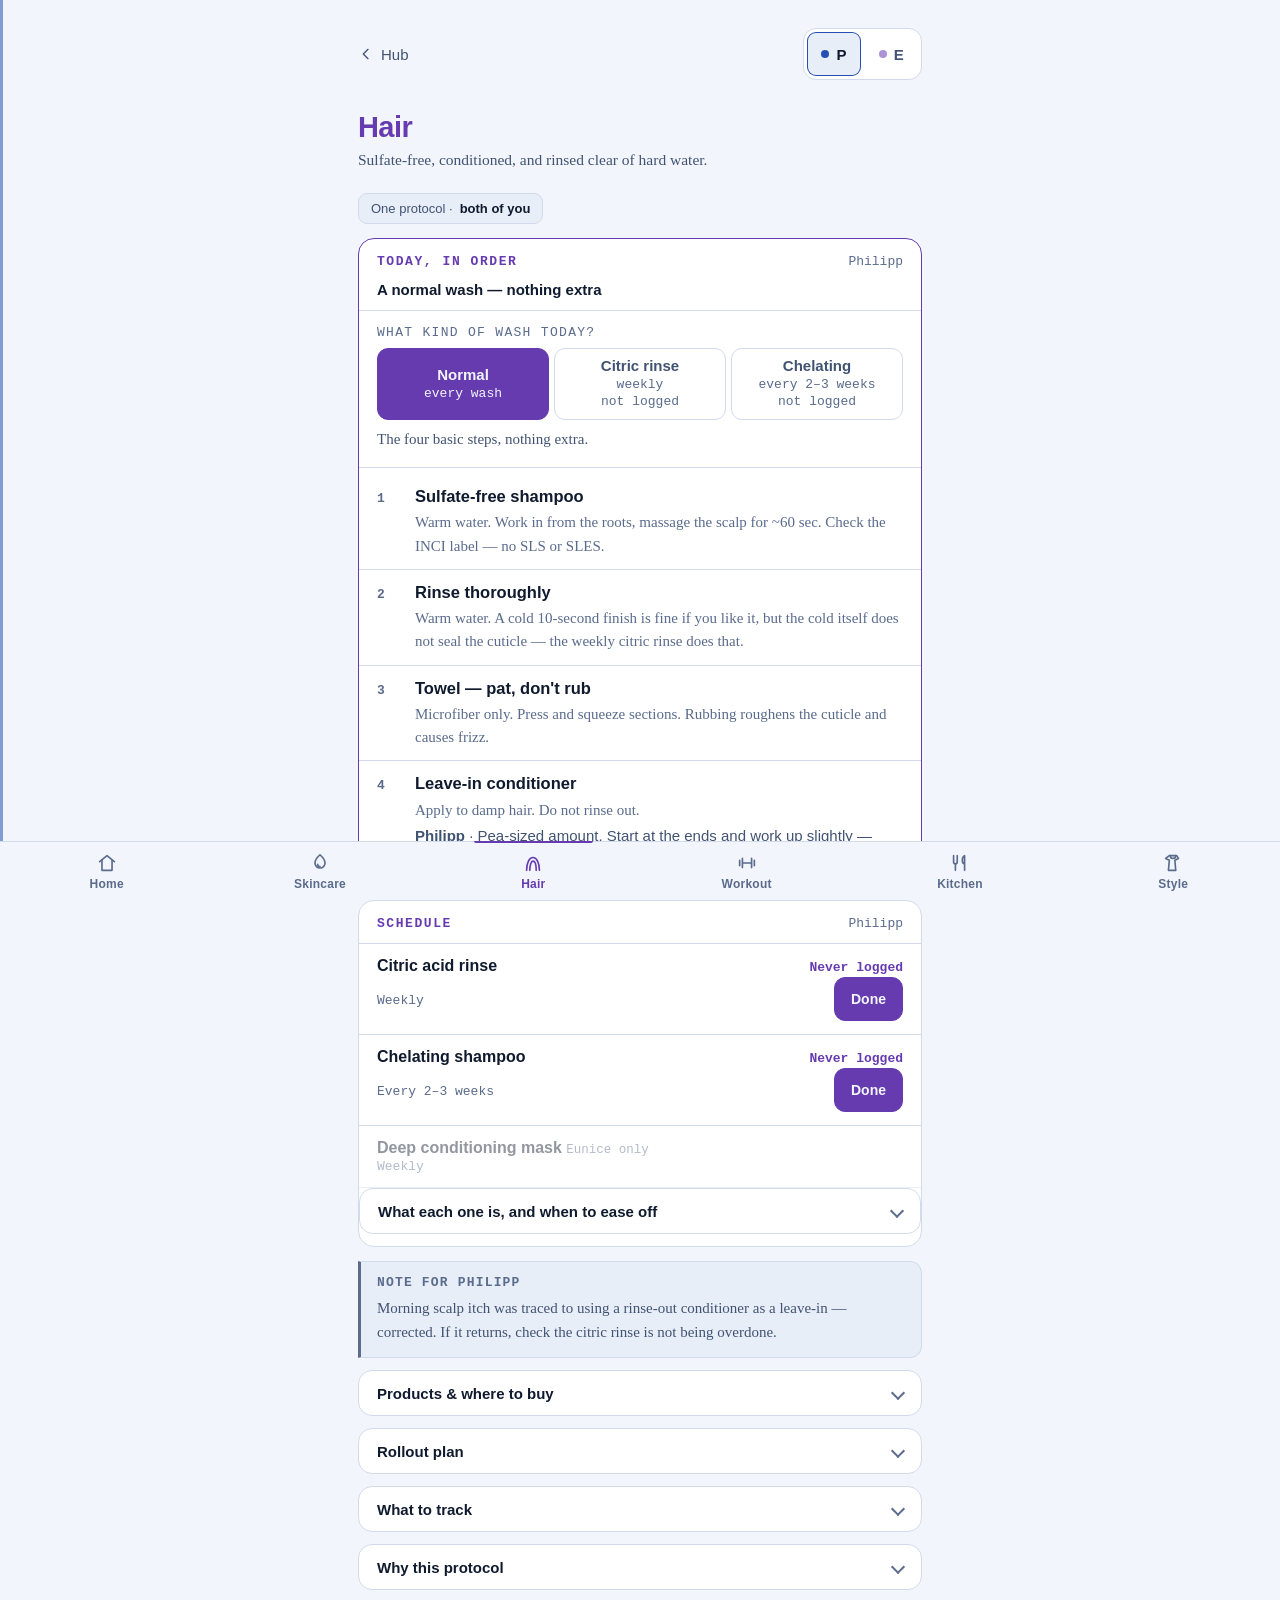
==== commit b74845e9: "Hair page: pick today's wash instead of inferring it from a log With nothing logged every treatment " ====
--- a/hair/index.html
+++ b/hair/index.html
@@ -210,11 +210,19 @@
   .card.today ol.steps .t.treat-step{color:var(--hair)}
   .todaydone{display:flex;flex-wrap:wrap;gap:8px;padding:12px 18px 14px;border-top:1px solid var(--line)}
   .todaydone .dobtn{margin-left:0;flex:1 1 auto}
-  /* A treatment this session deliberately skips — it still shows "due" in
-     the Schedule card below (its own clock never moved), so silence here
-     would read as the page having forgotten it rather than as a choice. */
-  .skipnote{padding:11px 18px 14px;border-top:1px solid var(--line);
-    font-family:var(--f-read);font-size:14px;color:var(--muted);line-height:1.5}
+  /* "What kind of wash is it?" — the choice is made by the person at the sink,
+     not inferred from a log they may never have filled in. */
+  .washbox{padding:14px 18px 6px;border-bottom:1px solid var(--line)}
+  .washlabel{font-family:var(--f-data);font-size:13px;letter-spacing:.1em;
+    text-transform:uppercase;color:var(--muted2);margin-bottom:8px}
+  .washbox .phases{margin-bottom:8px}
+  .washbox .phase{font-size:15px;padding:8px 4px}
+  .washbox .phase small{line-height:1.35}
+  .washhint{font-family:var(--f-read);font-size:15px;line-height:1.55;
+    color:var(--muted);margin:2px 0 10px}
+  .steptag{display:inline-block;margin-left:8px;padding:2px 8px;border-radius:8px;
+    border:1px solid var(--hair);color:var(--hair);vertical-align:2px;
+    font-family:var(--f-data);font-size:13px;font-weight:600;letter-spacing:.04em}
   .todaybody{padding:14px 18px;display:flex;flex-direction:column;gap:8px}
   .tline{font-size:15.5px;line-height:1.45;color:var(--muted)}
   .tline b{color:var(--text);font-weight:600}
@@ -262,7 +270,7 @@
 <script src="../app.js?v=3f8263a7"></script>
 <script>
 
-const R = {"_source": ["skin_protocol.html conversations", "hair_protocol.html conversation"], "skincare": {"philipp": {"_source": "skin_protocol.html · Issue 2026-07", "_model": "weekly-phased — one AM routine; PM is a fixed 6-step base where only step 03 rotates by weekday, and the weekday schedule itself changes across three phases", "skinType": "combination — oily T-zone, normal-to-dry cheeks", "fitzpatrick": "III–IV", "focus": "prevention over correction", "concerns": ["under-eye dark circles (mostly pigment)", "texture and pores", "general photoaging prevention"], "applicationRule": "Thin before thick, wet before oil. Wait 30–60 seconds between steps for absorption. Apply to damp skin — except actives (adapalene, acids), which go on dry skin to reduce irritation.", "am": {"durationMin": 4, "_note": "Identical Mon → Sun. No thinking needed.", "steps": [{"step": "Cleanse", "product": "CeraVe Hydrating Cream-to-Foam", "how": "Lukewarm water, 20 seconds of gentle massage, rinse fully."}, {"step": "Vitamin C", "product": "Rohto Melano CC Premium Essence", "how": "3–4 drops · targeted on cheekbones and existing spots."}, {"step": "Eye area", "product": "CeraVe Eye Repair Cream", "how": "Ring finger · small dab per eye · tap along the orbital bone · never rub."}, {"step": "Moisturizer", "product": "Beauty of Joseon Dynasty Cream", "how": "Pea-sized amount, thin layer. Optional: skip on days the T-zone feels oily and go straight to sunscreen."}, {"step": "Sunscreen", "product": "Biore UV Aqua Rich (or BoJ Relief Sun)", "how": "Two full finger-lengths · face + neck + ears. Every day, indoor or outdoor."}]}, "pm": {"durationMin": 6, "_note": "Same steps every night. Only step 03 changes — the weekday tells you which bottle.", "steps": [{"step": "Cleanse", "product": "CeraVe Hydrating Cream-to-Foam", "how": "Heavy sunscreen day? Double cleanse — first pass with cleansing oil or micellar, then CeraVe."}, {"step": "Dry fully", "product": null, "how": "Wait 60–90 seconds until the skin is completely dry. Applying actives to damp skin sharply increases irritation.", "isWait": true}, {"step": "Active of the night", "product": null, "activeSlot": true}, {"step": "Hyaluronic acid", "product": "The Ordinary Hyaluronic Acid 2% + B5", "how": "On slightly damp skin, then press in gently. Buffers active nights, restores hydration on rest nights."}, {"step": "Eye area", "product": "Rohto Melano CC Moisture Cream", "how": "Rice-grain per eye · 3 dots along the orbital bone · ring finger · stay 5 mm below the lash line."}, {"step": "Moisturizer", "product": "Beauty of Joseon Dynasty Cream", "how": "Lock everything in."}]}, "actives": {"adapalene": {"name": "Differin Adapalene 0.1% (℞)", "how": "Pea-sized amount. Dot on forehead, both cheeks and chin, spread thin over the whole face. Stay 5 mm from the lash line and mouth corners. Weeks 1–4: wait 20 min before moisturizer, then directly."}, "bha": {"name": "Paula's Choice BHA 2% Liquid", "how": "Soak a cotton pad, swipe over the T-zone (forehead, nose, chin). One pass, no rubbing. Let absorb 30 seconds."}, "glycolic": {"name": "The Ordinary Glycolic Acid 7% Toner", "how": "Soak a cotton pad, sweep over the full face. Avoid the eye area. One pass. Optional — skip if the skin feels tight."}, "niacinamide": {"name": "The Ordinary Niacinamide 10%", "optional": true, "how": "Fingertip amount over the whole face. Gentle, no irritation risk. Optional — skipping step 03 entirely on a rest night is always fine."}}, "phases": [{"id": "weeks-1-4", "label": "Weeks 1–4", "subtitle": "Start here", "note": "Differin only 2× this phase. Wide spacing (Mon → Thu) gives skin time to adapt. Mild tightness is normal. Flaking around nose/mouth in week 3–4 — cover with balm, don't pick. Move on when skin has been calm for a full week.", "schedule": [{"day": "Mon", "active": "adapalene"}, {"day": "Tue", "active": "bha"}, {"day": "Wed", "active": "niacinamide"}, {"day": "Thu", "active": "adapalene"}, {"day": "Fri", "active": "niacinamide"}, {"day": "Sat", "active": "glycolic"}, {"day": "Sun", "active": "niacinamide"}]}, {"id": "weeks-5-8", "label": "Weeks 5–8", "subtitle": "Then this", "note": "Differin now 3×, glycolic paused. Skin may briefly look worse in weeks 5–6 (purging) — do not stop. By week 7–8 texture smooths. Move on when calm for a full week.", "schedule": [{"day": "Mon", "active": "adapalene"}, {"day": "Tue", "active": "bha"}, {"day": "Wed", "active": "adapalene"}, {"day": "Thu", "active": "niacinamide"}, {"day": "Fri", "active": "adapalene"}, {"day": "Sat", "active": "niacinamide"}, {"day": "Sun", "active": "niacinamide"}]}, {"id": "week-9-plus", "label": "Week 9+", "subtitle": "Final", "note": "The permanent schedule. Full rotation with all products. Stay here. Pea-size Differin, cotton pad for acids, eye area always spared.", "schedule": [{"day": "Mon", "active": "adapalene"}, {"day": "Tue", "active": "bha"}, {"day": "Wed", "active": "adapalene"}, {"day": "Thu", "active": "niacinamide"}, {"day": "Fri", "active": "adapalene"}, {"day": "Sat", "active": "glycolic"}, {"day": "Sun", "active": "niacinamide"}]}], "currentPhase": "week-9-plus", "_currentPhaseNote": "Defaults to the permanent schedule because that is what the app already held. The protocol is dated 2026-07, so weeks-5-8 is also plausible — switch it on the page if that is wrong. Getting this wrong means too much adapalene.", "safetyRules": [{"id": "no-adapalene-with-acids", "title": "Never combine adapalene and acids", "rule": "Adapalene together with AHA or BHA in one application massively irritates the skin without boosting results. Always separate nights. To exfoliate the same day: BHA in the morning, adapalene at night — and only when skin is calm.", "critical": true}, {"id": "retinoid-needs-spf", "title": "Retinoid without SPF is net-negative", "rule": "Retinoids temporarily increase UV sensitivity. Without daily sunscreen, new pigmentation forms faster than the retinoid clears old damage. If you are not committed to SPF every day, do not start adapalene.", "critical": true}, {"id": "spf-amount", "title": "Two finger-lengths of SPF, or it is useless", "rule": "SPF ratings are tested at 2 mg/cm² — roughly two strips along the index and middle finger for face and neck. Most people apply a quarter of that and get an effective SPF of ~15."}, {"id": "eye-never-rub", "title": "Never rub the eye area — always tap", "rule": "Under-eye skin is 4× thinner than the rest of the face. Repeated rubbing causes chronic micro-inflammation, which drives the very pigmentation you are treating. Ring finger only — it applies the least pressure by reflex."}, {"id": "patience", "title": "Judge at week 12, not week 3", "rule": "Vitamin C, adapalene and niacinamide need 8–12 weeks to show visible change. Photos every 4 weeks in the same lighting beat the daily mirror check."}], "eyeArea": {"type": "Mixed — mostly pigment. Brown-grey tone, melanin-dominant.", "structural": "Minor tear-trough shadow. Topicals cannot remove this part.", "target": "30–50% lighter in 3–6 months. Consistency beats intensity; full erasure is not possible with products alone.", "timeline": [{"when": "1–2 weeks", "what": "Puffiness down — eye cream plus sleep and lower salt/alcohol."}, {"when": "8–12 weeks", "what": "Pigment lightens — Moisture Cream + SPF + Essence. Judge with 4-week photos."}, {"when": "3–6 months", "what": "Substantial change. Ceiling: 30–50% lighter than baseline."}]}, "coreProducts": {"cleanser": "CeraVe Hydrating Cream-to-Foam — AM 01 + PM 01", "vitaminC": "Rohto Melano CC Premium Essence — AM 02", "eyeCreamAM": "CeraVe Eye Repair Cream — AM 03", "eyeCreamPM": "Rohto Melano CC Moisture Cream — PM 05, under-eye pigment", "moisturizer": "Beauty of Joseon Dynasty Cream — AM 04 + PM 06", "spf": "Biore UV Aqua Rich SPF 50+ PA++++ — AM 05, daily", "hyaluronic": "The Ordinary Hyaluronic Acid 2% + B5 — PM 04", "adapalene": "Differin Adapalene 0.1% — prescription in Germany; pharmacist-guided (指示藥品) in Taiwan, no Rx", "bha": "Paula's Choice Skin Perfecting 2% BHA Liquid", "glycolic": "The Ordinary Glycolic Acid 7% Toning Solution", "niacinamide": "The Ordinary Niacinamide 10% + Zinc 1%"}, "timeline": "Adapalene needs patience — meaningful texture and pore results from week 12+. Weeks 1–8 show little by design.", "weeklyTreatments": [{"id": "nailcare", "title": "Nail care", "day": "Wed", "cadence": "Weekly · Wednesdays", "everyDays": 7, "everyDaysMax": 9}], "nailCareProducts": {"cuticleStick": "Tweezerman Cuticle Stick — loosen/clean cuticles before pushing back", "clippers": "Wilkinson Sword Manicure Nail Clippers / Toenail Clippers with Nail Catcher", "file": "Zwilling Glas-Nagelfeile, doppelseitig, feine Körnung — shape after clipping", "cuticlePusher": "Tweezerman Cuticle Pusher — push back after softening, never cut cuticles", "handCream": "Balea (dm) Hand Cream Urea — finish, both hands"}}, "eunice": {"_source": "Hamburg Seasonal Skincare Masterplan (.docx), added 2026-08-29", "_model": "seasonal-weekly — four season plans, each with its own AM routine and a different PM protocol per weekday. Philipp uses the simpler 'weekly' model (one AM, one active per weekday), so a renderer has to handle both shapes.", "skinType": "mixed / Asian, age 37", "concerns": ["pores (nose area)", "horizontal neck rings", "structural jawline lifting"], "context": {"location": "Hamburg", "waterHardness": "hard — high calcium/magnesium; see the shared hair section for the measured 17.3 °dH"}, "safetyRules": [{"id": "mfu-boundaries", "title": "High Focus Shot (MFU) boundaries", "rule": "Maximum once per week. Completely avoid the eyeballs, eyelids, jawbone edge, lips and the centre of the neck (thyroid area). Target only the jowls, lower face sag and the sides of the neck.", "appliesTo": ["sat"], "critical": true}, {"id": "no-mix-actives", "title": "The no-mix actives rule", "rule": "Never use the Exosome Shot or the Booster Pro Air Shot on the same night as 0.2% Retinol, and never on a High Focus Shot night.", "critical": true}, {"id": "conductivity", "title": "The conductivity rule", "rule": "Use a thick layer of PDRN Booster Gel for the High Focus Shot, or PDRN Pink Peptide Serum for the Booster Pro. Oils (Freiöl, Rose Hip Oil) insulate — always apply them after device use, never before.", "critical": false}, {"id": "hard-water-shield", "title": "The 'Kalk' hard-water shield", "rule": "Hamburg tap water dulls skin and stretches pores. Use the Foreo in the evening to strip mineral buildup mechanically, and always apply The Ordinary HA 2% + B5 while the skin is still damp.", "critical": false}], "seasons": {"winter": {"months": "November – March", "monthNumbers": [11, 12, 1, 2, 3], "goal": "High-lipid shield against dry radiator heat and freezing winds, to stop neck rings cracking and deepening.", "am": {"durationMin": 3, "steps": ["Micellar water (or hydrating toner) on a pad — no hard tap water", "HA 2% + B5 while the skin is still damp from the wipe", "Nivea Day Cream", "SPF"]}, "pmWeekly": [{"day": "Mon", "focus": "Pores & active prep", "steps": ["Foreo Cleanse", "Exosome Shot", "PDRN Serum", "Booster Pro (Booster Mode)"]}, {"day": "Tue", "focus": "Cellular turnover", "steps": ["Foreo Cleanse", "PDRN Serum", "0.2% Retinol", "Nivea Night Cream + 2 drops Rose Hip Oil"]}, {"day": "Wed", "focus": "Midweek detox", "steps": ["Foreo Cleanse", "Freiöl", "Gua Sha (warm the oil in your hands first)"]}, {"day": "Thu", "focus": "Deep volumizing", "steps": ["Gentle Cleanse", "Exosome Shot", "PDRN Serum", "Booster Pro (Booster Mode – Level 1)"]}, {"day": "Fri", "focus": "Targeted neck rings", "steps": ["Foreo Cleanse", "Collagen Glow Pen", "Booster Pro (MC Mode) glide horizontally along neck rings", "Nivea Night"]}, {"day": "Sat", "focus": "Structural MFU lift", "steps": ["Foreo Cleanse", "High Focus Shot (600–1200 shots with PDRN Booster Gel on jowls / sides of neck)", "Pat in excess gel", "Nivea Night"]}, {"day": "Sun", "focus": "Barrier recovery reset", "steps": ["Gentle Cleanse", "Sheet Mask (no devices)", "Seal with Rose Hip Oil"]}]}, "spring": {"months": "April – June", "monthNumbers": [4, 5, 6], "goal": "Deep pore de-gunking, to clear pollen and dust sticking to hard-water residue.", "am": {"durationMin": 3, "steps": ["Lukewarm water wash", "HA 2% + B5", "Nivea Day Cream", "SPF"], "weeklyExtra": "Friday morning: swipe Nivea Toner on the nose only."}, "pmWeekly": [{"day": "Mon", "focus": "Resurfacing & pores", "steps": ["Foreo Cleanse", "Booster Pro (Air Shot Mode) on nose pores", "Exosome Shot", "PDRN Serum"]}, {"day": "Tue", "focus": "Retinol night", "steps": ["Foreo Cleanse", "PDRN Serum", "0.2% Retinol", "Nivea Night Cream"]}, {"day": "Wed", "focus": "Lymphatic drainage", "steps": ["Foreo Cleanse", "Freiöl", "Gua Sha, stroking downwards on the sides of the neck"]}, {"day": "Thu", "focus": "Cellular power", "steps": ["Foreo Cleanse", "Exosome Shot", "PDRN Serum", "Booster Pro (Booster Mode)"]}, {"day": "Fri", "focus": "Pore & neck target", "steps": ["Foreo Cleanse", "Collagen Glow Pen", "Booster Pro (MC Mode) on neck lines"]}, {"day": "Sat", "focus": "Structural MFU lift", "steps": ["Foreo Cleanse", "High Focus Shot (with PDRN Booster Gel, focused on a sharp jawline contour)"]}, {"day": "Sun", "focus": "Moisture surge", "steps": ["Foreo Cleanse", "Sheet Mask", "Booster Pro (Booster Mode) directly over the sheet mask"]}]}, "summer": {"months": "July – August", "monthNumbers": [7, 8], "goal": "Heat calming, pore tightening and high-level pigment defence against strong summer sun.", "am": {"durationMin": 3, "steps": ["Lukewarm water wash", "HA 2% + B5", "Nivea Day Cream", "SPF 50 — strict"], "weeklyExtra": "Friday morning: swipe Nivea Toner on the nose."}, "pmWeekly": [{"day": "Mon", "focus": "Pore shrinking", "steps": ["Foreo Cleanse", "Booster Pro (Air Shot Mode) on nose pores", "PDRN Serum"]}, {"day": "Tue", "focus": "Soothing night", "steps": ["Foreo Cleanse", "PDRN Serum", "Nivea Night Cream — skip retinol entirely if the weekend was spent outdoors or at the beach"]}, {"day": "Wed", "focus": "Cryo-calming", "steps": ["Foreo Cleanse", "Sheet Mask (chilled in the fridge first)", "Booster Pro (Booster Mode) over the cold mask"]}, {"day": "Thu", "focus": "Lightweight regeneration", "steps": ["Foreo Cleanse", "Exosome Shot", "PDRN Serum", "Booster Pro (Booster Mode)"]}, {"day": "Fri", "focus": "Neck firming", "steps": ["Foreo Cleanse", "Collagen Glow Pen", "Booster Pro (MC Mode) on neck"]}, {"day": "Sat", "focus": "Structural MFU lift", "steps": ["Foreo Cleanse", "High Focus Shot (keep the PDRN Booster Gel in the fridge for a cooling treatment)"]}, {"day": "Sun", "focus": "UV recovery", "steps": ["Foreo Cleanse", "Rose Hip Oil + Gua Sha, to calm the sun-exposed barrier"]}]}, "autumn": {"months": "September – October", "monthNumbers": [9, 10], "goal": "The deep reconstruction phase: repair summer UV damage and build skin thickness before winter.", "am": {"durationMin": 3, "steps": ["Micellar water (or hydrating toner) on a pad — no hard tap water", "HA 2% + B5 while the skin is still damp from the wipe", "Nivea Day Cream", "SPF"], "weeklyExtra": "Friday morning: swipe Nivea Toner on the nose."}, "pmWeekly": [{"day": "Mon", "focus": "Advanced resurfacing", "steps": ["Foreo Cleanse", "Booster Pro (Air Shot Mode)", "Exosome Shot", "PDRN Serum"]}, {"day": "Tue", "focus": "Active cell turnover", "steps": ["Foreo Cleanse", "PDRN Serum", "0.2% Retinol", "Nivea Night Cream"]}, {"day": "Wed", "focus": "Sculpt & drain", "steps": ["Foreo Cleanse", "Freiöl", "Gua Sha"]}, {"day": "Thu", "focus": "Deep cellular regeneration", "steps": ["Foreo Cleanse", "Exosome Shot", "PDRN Serum", "Booster Pro (Booster Mode)"]}, {"day": "Fri", "focus": "Neck ring focus", "steps": ["Foreo Cleanse", "Collagen Glow Pen", "Booster Pro (MC Mode) focused on horizontal creases"]}, {"day": "Sat", "focus": "Structural MFU lift", "steps": ["Foreo Cleanse", "High Focus Shot (with PDRN Booster Gel, focused on pulling up lower cheeks / jowls)"]}, {"day": "Sun", "focus": "Deep nutrient infusion", "steps": ["Foreo Cleanse", "Sheet Mask", "Booster Pro (Booster Mode)", "Finish with Rose Hip Oil"]}]}}, "devices": {"mfu": "High Focus Shot Plus — 1x/week, Saturdays, see safetyRules.mfu-boundaries", "boosterPro": "Booster Pro — Booster Mode, Air Shot Mode, MC Mode", "foreo": "Foreo — evening cleanse, mechanical removal of hard-water minerals", "guaSha": "Gua Sha — manual, always over oil", "collagenGlowPen": "Collagen Glow Pen — Fridays, neck"}, "weeklyTreatments": [{"id": "mfu", "title": "High Focus Shot (MFU)", "day": "Sat", "cadence": "Weekly · Saturdays", "everyDays": 7, "everyDaysMax": 8, "caution": "Max once a week — see the MFU safety rule.", "critical": true}, {"id": "collagenGlowPen", "title": "Collagen Glow Pen", "day": "Fri", "cadence": "Weekly · Fridays", "everyDays": 7, "everyDaysMax": 9}], "coreProducts": {"hydrator": "The Ordinary Hyaluronic Acid 2% + B5 — apply to damp skin", "micellar": "Micellar water — the gentle, Kalk-free morning cleanse for winter/autumn. Bioderma Sensibio or any fragrance-free one; lifts overnight oil off the nose without hard tap water.", "dayCream": "Nivea Day Cream", "nightCream": "Nivea Night Cream", "spf": "SPF daily; SPF 50 strictly in summer", "retinol": "0.2% Retinol — Tuesdays", "pdrnSerum": "PDRN Pink Peptide Serum — conductive medium for the Booster Pro", "pdrnBoosterGel": "PDRN Booster Gel — conductive medium for the High Focus Shot", "exosome": "Exosome Shot", "oils": "Freiöl (Gua Sha), Rose Hip Oil (sealing)", "toner": "Nivea Toner — Friday mornings, nose only, spring/summer/autumn", "sheetMask": "Sheet Mask"}}}, "hair": {"_source": "hair_protocol.html", "_status": "SHARED — one protocol, both people. Amounts and two treatments differ per person.", "context": {"location": "Hamburg", "waterHardness": "17.3 °dH — hard. Scale: 0 soft · 8.4 · 14 · 25+ very hard.", "why": "Sulfates strip natural oils from dense Asian hair, so the cuticle stays open and the texture turns rough and stiff. Conditioning seals it. On top of that, hard water leaves a calcium/magnesium film on every strand — that is what the weekly rinse removes.", "verify": "Test your own shower tap with strips on day 1 and again at week 8. The district average is a guess; your tap is the real number."}, "everyShower": {"_note": "Four steps, every wash, both of you. The citric rinse is NOT part of this — it is weekly.", "steps": [{"step": "Sulfate-free shampoo", "how": "Warm water. Work in from the roots, massage the scalp for ~60 sec. Check the INCI label — no SLS or SLES."}, {"step": "Rinse thoroughly", "how": "Warm water. A cold 10-second finish is fine if you like it, but the cold itself does not seal the cuticle — the weekly citric rinse does that."}, {"step": "Towel — pat, don't rub", "how": "Microfiber only. Press and squeeze sections. Rubbing roughens the cuticle and causes frizz."}, {"step": "Leave-in conditioner", "how": "Apply to damp hair. Do not rinse out.", "perPerson": {"philipp": "Pea-sized amount. Start at the ends and work up slightly — short hair needs less.", "eunice": "2–3× more product. Work from the ends up through the full length before touching the roots."}}]}, "scheduled": [{"id": "citric-rinse", "title": "Citric acid rinse", "cadence": "Weekly", "who": "both", "recipe": "¼ tsp citric acid per 500 ml warm water — target pH 4–5. Not ½ tsp; that is too acidic.", "order": "Shampoo → rinse → pour the citric solution over all hair → wait 1–2 min → rinse out → leave-in as normal.", "why": "At 17.3 °dH weekly is the right frequency. The acid dissolves the calcium/magnesium film that makes hair feel coated and stiff.", "caution": "Straw-like texture, brittleness, more tangles or scalp itch mean you are overdoing it. Do not go to 2× weekly, and stay at ¼ tsp.", "everyDays": 7, "afterStep": 2, "rank": 2, "skipsIfDue": ["chelating"]}, {"id": "chelating", "title": "Chelating shampoo", "cadence": "Every 2–3 weeks", "who": "both", "recipe": "Malibu C Hard Water Wellness — use in place of your regular shampoo.", "order": "Lather, leave on 3–5 min, rinse fully. Follow immediately with a deep conditioner or your leave-in — do not skip that.", "why": "EDTA binds calcium and magnesium ions inside the hair shaft and pulls them out when you rinse. Regular shampoo — even sulfate-free — physically cannot do this.", "caution": "Strips moisture and protein if used too often. Every 2–3 weeks is enough; the weekly citric rinse handles maintenance in between.", "everyDays": 14, "everyDaysMax": 21, "replacesStep": 1, "rank": 0}, {"id": "deep-mask", "title": "Deep conditioning mask", "cadence": "Weekly", "who": "eunice", "recipe": "Any mask with glycerin, panthenol or argan oil — Cantu, OGX or Garnier.", "order": "After shampooing, before the citric rinse. Leave on 5–10 min in the shower steam, then rinse, run the citric rinse, apply leave-in.", "why": "Longer hair needs deeper conditioning to prevent split ends and manage tangling. Philipp's length does not need this layer.", "everyDays": 7, "afterStep": 2, "rank": 1}], "products": {"shampoo": {"_note": "Priority order — grab whichever you find first.", "options": [{"name": "Cantu Sulfate-Free Cleansing Cream", "rank": "1st choice", "price": "~€7–8", "where": "Rossmann · Amazon.de", "note": "Built for dense, coarse hair — the right match for both of you. Good lather despite being sulfate-free. Strong enough for 17.3 °dH."}, {"name": "HASK Repair + Argan Oil", "rank": "2nd choice", "price": "~€9", "where": "dm", "note": "473 ml, no SLS/SLES. Uses Sodium C14-16 Olefin Sulfonate — stronger than ideal, but better than classic sulfates."}, {"name": "Alverde Ultra Sensitiv", "rank": "Emergency only", "price": "~€3", "where": "dm", "note": "Cleanest INCI of all, but likely too gentle for dense hair at this hardness. Higher risk for Eunice — more mineral surface area. Switch back to Cantu if the scalp feels unclean after 48h."}]}, "leaveIn": {"_note": "A leave-in you don't rinse out — its job is to re-soften the cuticle the hard water roughened. A rich cream suits long, dense hair; a light keratin or oil spray suits short hair. Either works — the one thing to avoid is using a rinse-out conditioner as a leave-in. For a cream, look for glycerin or panthenol high on the INCI.", "options": [{"name": "Garnier Fructis Leave-in Creme Aloe Air Dry", "rank": "In the drugstore", "price": "~€6 · 400 ml", "where": "dm · Rossmann · Budni", "note": "This is the current name for the old \"Hair Drink\" — Garnier renamed the line, which is why searching the old name found nothing. Glycerin sits high on its list, exactly the humectant this protocol wants. Grab it in the aisle; Amazon stock is patchy."}, {"name": "Cantu Shea Butter Leave-In Repair Cream", "rank": "To order online", "price": "~€8", "where": "Amazon.de · dm", "note": "Same brand as your shampoo, built for dense, coarse hair. Search Amazon.de for \"Cantu Leave-In\" — reliably stocked there. Richer than the Garnier: pea-size for Philipp, 2–3× for Eunice."}, {"name": "Garnier Fructis Schadenlöscher 10-in-1 Leave-in (spray)", "rank": "A spray — good for short hair", "price": "~€6 · 150 ml", "where": "Amazon.de · dm · Rossmann", "note": "A keratin-and-oil spray rather than a glycerin cream — a different tool for the same job, and the lighter one. Ideal for short hair (Philipp): a spritz or two on damp ends, off the scalp; it also protects to 230 °C if you heat-style. Fine on long hair too (Eunice) — if it ever feels stiff or straw-like over weeks, that is keratin build-up, so drop to every other wash."}, {"name": "Any leave-in with glycerin or panthenol near the top", "rank": "Or just by the label", "where": "any drugstore", "note": "The brand does not matter. A cream or milk with glycerin/panthenol high, ideally a light oil (argan/shea) too. Skip anything led by silicones (an ingredient ending -cone or -xane first) — at 17.3 °dH they build up."}]}, "towel": {"name": "Microfiber hair towel", "price": "€6–10", "where": "dm · Amazon.de", "note": "Any brand. Get two, one each."}, "citricAcid": {"name": "Heitmann Citronensäure Pulver", "price": "~€2", "where": "dm · Rossmann · Budni · supermarket", "note": "Food-grade. One pack lasts months. Optional: pH strips (~€3–5) to confirm pH 4–5."}, "chelator": {"name": "Malibu C Hard Water Wellness", "price": "€10–15", "where": "Amazon.de only", "inci": "Disodium or Tetrasodium EDTA high on the list. EDTA near the bottom is only a preservative and will not chelate."}, "mask": {"name": "Deep conditioning mask", "price": "€8–15", "where": "dm · Rossmann · Budni", "note": "Eunice only."}, "testStrips": {"name": "Water hardness test strips", "price": "~€5", "where": "Amazon.de · Baumarkt"}}, "rollout": {"goldenRule": "Change one thing at a time. Starting shampoo, leave-in and the citric rinse together means you will never know what worked. Stagger each change by about a week.", "packages": [{"id": "A", "title": "Sofort-Reset", "cost": "~€15 total", "when": "Start now", "status": "now", "items": ["Shampoo: Cantu → HASK → Alverde only in emergencies", "Leave-in cream: Garnier Aloe Air-Dry or Cantu, no rinse", "Citric acid: ¼ tsp / 500 ml, once weekly", "Microfiber towel — pat only", "Malibu C chelating shampoo every 2–3 weeks", "Eunice: weekly deep conditioning mask"], "note": "Run for 6 full weeks before evaluating. Hair adjusts slowly."}, {"id": "B", "title": "Chlorine filter", "cost": "+€35 · Philips AWP1775", "when": "Week 6 evaluation", "status": "conditional", "items": ["First check hamburgwasser.de → Meine Wasserqualität. Most of Hamburg-Nord is not chlorinated.", "If chlorinated: add the inline filter between hose and hand shower.", "If not: skip permanently."], "note": "Chlorine is probably not the problem — Kalk is. Do not spend €35 on a contaminant you likely do not have."}, {"id": "C", "title": "Ion exchanger", "cost": "~€250 · e.g. ShowerSoft", "when": "Week 8–12 evaluation", "status": "last resort", "items": ["At 17.3 °dH this is legitimately on the table.", "Only after 8–12 weeks of package A with no improvement.", "Only if stiffness clearly persists despite regular chelating.", "Confirm tap hardness with strips first."], "note": "Most people at 17 °dH get enough relief from the chemical approach alone."}]}, "tracking": [{"what": "Weekly photo", "how": "Same lighting, same angle, dry hair, the morning after a wash. Drift is hard to feel and easy to see over 6 weeks."}, {"what": "Comb-through time", "how": "How long to fully comb wet hair without snagging. Log a benchmark before week 1. Track per person."}, {"what": "Shedding count", "how": "Hair in the drain catch per session. Very variable day to day — read the trend over 4+ sessions."}, {"what": "Hardness strip reading", "how": "Test the shower tap on day 1, retest at week 8."}], "individualNotes": {"philipp": "Morning scalp itch was traced to using a rinse-out conditioner as a leave-in — corrected. If it returns, check the citric rinse is not being overdone.", "eunice": "Longer hair means more mineral surface area, so under-cleansing is the bigger risk. The weekly mask and the larger leave-in amount are hers alone."}, "_cadenceNote": "everyDays is the numeric form of the cadence text, so the page can answer 'is it due today?' instead of leaving the date arithmetic to the reader. everyDaysMax, where present, is the far end of a range cadence — past it the treatment reads as late rather than merely due.", "_sequenceNote": "replacesStep / afterStep / rank say where a treatment lands in the everyShower list, so the page can build one numbered sequence for today. The prose in each `order` field still explains the treatment on its own; this is what lets three of them be read as a single shower. Chelating REPLACES the shampoo rather than following it. The mask goes before the citric rinse, which is what the mask's own order sentence already said.", "_stackingNote": "Added 2026-09-06, revised same day. citric-rinse and chelating run on independent 7-day and 14-21-day clocks, so with both logged honestly they land on the same day roughly every second or third chelating cycle — the two cadences share a common multiple, this isn't rare. The page used to just merge whatever was due into one shower, which meant a chelating wash could get a citric rinse stacked on top of it. That's redundant, not additive: chelating's own `why` says EDTA pulls the calcium/magnesium out of the shaft directly, which is the exact job the citric rinse does by dissolving the surface film, and chelating's own `caution` already said 'the weekly citric rinse handles maintenance in between' — between chelating sessions, not during one. `skipsIfDue` on citric-rinse names chelating as the treatment that supersedes it for that session, and showerSequence() reads it to leave citric out of that day's sequence, with the reason shown on the page rather than citric just silently vanishing. The first version left citric's own clock untouched when chelating was logged, on the reasoning that citric genuinely wasn't performed. That produced a worse answer than it solved: the day after a chelating wash, citric would read 'overdue' even though the mineral film it targets was just removed by a different method. Since chelating does citric's underlying job, not merely a substitute for it, markDone() now resets any treatment a logged one supersedes via skipsIfDue — chelating done also marks citric done, same date. The relationship is one-directional: logging citric does not touch chelating, since citric's lighter, more frequent pass does not do chelating's deeper job in reverse."}, "_gaps": ["Philipp's current skincare phase is assumed to be week-9-plus; confirm on the page", "Eunice's plan is device-heavy and season-dependent; the app shows only today's season", "Hair: no start date recorded, so the app cannot show where you are in the 6-week rollout"]};
+const R = {"_source": ["skin_protocol.html conversations", "hair_protocol.html conversation"], "skincare": {"philipp": {"_source": "skin_protocol.html · Issue 2026-07", "_model": "weekly-phased — one AM routine; PM is a fixed 6-step base where only step 03 rotates by weekday, and the weekday schedule itself changes across three phases", "skinType": "combination — oily T-zone, normal-to-dry cheeks", "fitzpatrick": "III–IV", "focus": "prevention over correction", "concerns": ["under-eye dark circles (mostly pigment)", "texture and pores", "general photoaging prevention"], "applicationRule": "Thin before thick, wet before oil. Wait 30–60 seconds between steps for absorption. Apply to damp skin — except actives (adapalene, acids), which go on dry skin to reduce irritation.", "am": {"durationMin": 4, "_note": "Identical Mon → Sun. No thinking needed.", "steps": [{"step": "Cleanse", "product": "CeraVe Hydrating Cream-to-Foam", "how": "Lukewarm water, 20 seconds of gentle massage, rinse fully."}, {"step": "Vitamin C", "product": "Rohto Melano CC Premium Essence", "how": "3–4 drops · targeted on cheekbones and existing spots."}, {"step": "Eye area", "product": "CeraVe Eye Repair Cream", "how": "Ring finger · small dab per eye · tap along the orbital bone · never rub."}, {"step": "Moisturizer", "product": "Beauty of Joseon Dynasty Cream", "how": "Pea-sized amount, thin layer. Optional: skip on days the T-zone feels oily and go straight to sunscreen."}, {"step": "Sunscreen", "product": "Biore UV Aqua Rich (or BoJ Relief Sun)", "how": "Two full finger-lengths · face + neck + ears. Every day, indoor or outdoor."}]}, "pm": {"durationMin": 6, "_note": "Same steps every night. Only step 03 changes — the weekday tells you which bottle.", "steps": [{"step": "Cleanse", "product": "CeraVe Hydrating Cream-to-Foam", "how": "Heavy sunscreen day? Double cleanse — first pass with cleansing oil or micellar, then CeraVe."}, {"step": "Dry fully", "product": null, "how": "Wait 60–90 seconds until the skin is completely dry. Applying actives to damp skin sharply increases irritation.", "isWait": true}, {"step": "Active of the night", "product": null, "activeSlot": true}, {"step": "Hyaluronic acid", "product": "The Ordinary Hyaluronic Acid 2% + B5", "how": "On slightly damp skin, then press in gently. Buffers active nights, restores hydration on rest nights."}, {"step": "Eye area", "product": "Rohto Melano CC Moisture Cream", "how": "Rice-grain per eye · 3 dots along the orbital bone · ring finger · stay 5 mm below the lash line."}, {"step": "Moisturizer", "product": "Beauty of Joseon Dynasty Cream", "how": "Lock everything in."}]}, "actives": {"adapalene": {"name": "Differin Adapalene 0.1% (℞)", "how": "Pea-sized amount. Dot on forehead, both cheeks and chin, spread thin over the whole face. Stay 5 mm from the lash line and mouth corners. Weeks 1–4: wait 20 min before moisturizer, then directly."}, "bha": {"name": "Paula's Choice BHA 2% Liquid", "how": "Soak a cotton pad, swipe over the T-zone (forehead, nose, chin). One pass, no rubbing. Let absorb 30 seconds."}, "glycolic": {"name": "The Ordinary Glycolic Acid 7% Toner", "how": "Soak a cotton pad, sweep over the full face. Avoid the eye area. One pass. Optional — skip if the skin feels tight."}, "niacinamide": {"name": "The Ordinary Niacinamide 10%", "optional": true, "how": "Fingertip amount over the whole face. Gentle, no irritation risk. Optional — skipping step 03 entirely on a rest night is always fine."}}, "phases": [{"id": "weeks-1-4", "label": "Weeks 1–4", "subtitle": "Start here", "note": "Differin only 2× this phase. Wide spacing (Mon → Thu) gives skin time to adapt. Mild tightness is normal. Flaking around nose/mouth in week 3–4 — cover with balm, don't pick. Move on when skin has been calm for a full week.", "schedule": [{"day": "Mon", "active": "adapalene"}, {"day": "Tue", "active": "bha"}, {"day": "Wed", "active": "niacinamide"}, {"day": "Thu", "active": "adapalene"}, {"day": "Fri", "active": "niacinamide"}, {"day": "Sat", "active": "glycolic"}, {"day": "Sun", "active": "niacinamide"}]}, {"id": "weeks-5-8", "label": "Weeks 5–8", "subtitle": "Then this", "note": "Differin now 3×, glycolic paused. Skin may briefly look worse in weeks 5–6 (purging) — do not stop. By week 7–8 texture smooths. Move on when calm for a full week.", "schedule": [{"day": "Mon", "active": "adapalene"}, {"day": "Tue", "active": "bha"}, {"day": "Wed", "active": "adapalene"}, {"day": "Thu", "active": "niacinamide"}, {"day": "Fri", "active": "adapalene"}, {"day": "Sat", "active": "niacinamide"}, {"day": "Sun", "active": "niacinamide"}]}, {"id": "week-9-plus", "label": "Week 9+", "subtitle": "Final", "note": "The permanent schedule. Full rotation with all products. Stay here. Pea-size Differin, cotton pad for acids, eye area always spared.", "schedule": [{"day": "Mon", "active": "adapalene"}, {"day": "Tue", "active": "bha"}, {"day": "Wed", "active": "adapalene"}, {"day": "Thu", "active": "niacinamide"}, {"day": "Fri", "active": "adapalene"}, {"day": "Sat", "active": "glycolic"}, {"day": "Sun", "active": "niacinamide"}]}], "currentPhase": "week-9-plus", "_currentPhaseNote": "Defaults to the permanent schedule because that is what the app already held. The protocol is dated 2026-07, so weeks-5-8 is also plausible — switch it on the page if that is wrong. Getting this wrong means too much adapalene.", "safetyRules": [{"id": "no-adapalene-with-acids", "title": "Never combine adapalene and acids", "rule": "Adapalene together with AHA or BHA in one application massively irritates the skin without boosting results. Always separate nights. To exfoliate the same day: BHA in the morning, adapalene at night — and only when skin is calm.", "critical": true}, {"id": "retinoid-needs-spf", "title": "Retinoid without SPF is net-negative", "rule": "Retinoids temporarily increase UV sensitivity. Without daily sunscreen, new pigmentation forms faster than the retinoid clears old damage. If you are not committed to SPF every day, do not start adapalene.", "critical": true}, {"id": "spf-amount", "title": "Two finger-lengths of SPF, or it is useless", "rule": "SPF ratings are tested at 2 mg/cm² — roughly two strips along the index and middle finger for face and neck. Most people apply a quarter of that and get an effective SPF of ~15."}, {"id": "eye-never-rub", "title": "Never rub the eye area — always tap", "rule": "Under-eye skin is 4× thinner than the rest of the face. Repeated rubbing causes chronic micro-inflammation, which drives the very pigmentation you are treating. Ring finger only — it applies the least pressure by reflex."}, {"id": "patience", "title": "Judge at week 12, not week 3", "rule": "Vitamin C, adapalene and niacinamide need 8–12 weeks to show visible change. Photos every 4 weeks in the same lighting beat the daily mirror check."}], "eyeArea": {"type": "Mixed — mostly pigment. Brown-grey tone, melanin-dominant.", "structural": "Minor tear-trough shadow. Topicals cannot remove this part.", "target": "30–50% lighter in 3–6 months. Consistency beats intensity; full erasure is not possible with products alone.", "timeline": [{"when": "1–2 weeks", "what": "Puffiness down — eye cream plus sleep and lower salt/alcohol."}, {"when": "8–12 weeks", "what": "Pigment lightens — Moisture Cream + SPF + Essence. Judge with 4-week photos."}, {"when": "3–6 months", "what": "Substantial change. Ceiling: 30–50% lighter than baseline."}]}, "coreProducts": {"cleanser": "CeraVe Hydrating Cream-to-Foam — AM 01 + PM 01", "vitaminC": "Rohto Melano CC Premium Essence — AM 02", "eyeCreamAM": "CeraVe Eye Repair Cream — AM 03", "eyeCreamPM": "Rohto Melano CC Moisture Cream — PM 05, under-eye pigment", "moisturizer": "Beauty of Joseon Dynasty Cream — AM 04 + PM 06", "spf": "Biore UV Aqua Rich SPF 50+ PA++++ — AM 05, daily", "hyaluronic": "The Ordinary Hyaluronic Acid 2% + B5 — PM 04", "adapalene": "Differin Adapalene 0.1% — prescription in Germany; pharmacist-guided (指示藥品) in Taiwan, no Rx", "bha": "Paula's Choice Skin Perfecting 2% BHA Liquid", "glycolic": "The Ordinary Glycolic Acid 7% Toning Solution", "niacinamide": "The Ordinary Niacinamide 10% + Zinc 1%"}, "timeline": "Adapalene needs patience — meaningful texture and pore results from week 12+. Weeks 1–8 show little by design.", "weeklyTreatments": [{"id": "nailcare", "title": "Nail care", "day": "Wed", "cadence": "Weekly · Wednesdays", "everyDays": 7, "everyDaysMax": 9}], "nailCareProducts": {"cuticleStick": "Tweezerman Cuticle Stick — loosen/clean cuticles before pushing back", "clippers": "Wilkinson Sword Manicure Nail Clippers / Toenail Clippers with Nail Catcher", "file": "Zwilling Glas-Nagelfeile, doppelseitig, feine Körnung — shape after clipping", "cuticlePusher": "Tweezerman Cuticle Pusher — push back after softening, never cut cuticles", "handCream": "Balea (dm) Hand Cream Urea — finish, both hands"}}, "eunice": {"_source": "Hamburg Seasonal Skincare Masterplan (.docx), added 2026-08-29", "_model": "seasonal-weekly — four season plans, each with its own AM routine and a different PM protocol per weekday. Philipp uses the simpler 'weekly' model (one AM, one active per weekday), so a renderer has to handle both shapes.", "skinType": "mixed / Asian, age 37", "concerns": ["pores (nose area)", "horizontal neck rings", "structural jawline lifting"], "context": {"location": "Hamburg", "waterHardness": "hard — high calcium/magnesium; see the shared hair section for the measured 17.3 °dH"}, "safetyRules": [{"id": "mfu-boundaries", "title": "High Focus Shot (MFU) boundaries", "rule": "Maximum once per week. Completely avoid the eyeballs, eyelids, jawbone edge, lips and the centre of the neck (thyroid area). Target only the jowls, lower face sag and the sides of the neck.", "appliesTo": ["sat"], "critical": true}, {"id": "no-mix-actives", "title": "The no-mix actives rule", "rule": "0.2% Retinol must never land on the same night as the Exosome Shot or the Booster Pro Air Shot, and never on a High Focus Shot night. That does not forbid pairing the Exosome Shot with the Booster Pro Air Shot on the same night — only pairing either of them with Retinol or a High Focus Shot.", "critical": true}, {"id": "conductivity", "title": "The conductivity rule", "rule": "Use a thick layer of PDRN Booster Gel for the High Focus Shot, or PDRN Pink Peptide Serum for the Booster Pro. Oils (Freiöl, Rose Hip Oil) insulate — always apply them after device use, never before.", "critical": false}, {"id": "hard-water-shield", "title": "The 'Kalk' hard-water shield", "rule": "Hamburg tap water dulls skin and stretches pores. Use the Foreo in the evening to strip mineral buildup mechanically, and always apply The Ordinary HA 2% + B5 while the skin is still damp.", "critical": false}], "seasons": {"winter": {"months": "November – March", "monthNumbers": [11, 12, 1, 2, 3], "goal": "High-lipid shield against dry radiator heat and freezing winds, to stop neck rings cracking and deepening.", "am": {"durationMin": 3, "steps": ["Micellar water (or hydrating toner) on a pad — no hard tap water", "HA 2% + B5 while the skin is still damp from the wipe", "Nivea Day Cream", "SPF"]}, "pmWeekly": [{"day": "Mon", "focus": "Pores & active prep", "steps": ["Foreo Cleanse", "Exosome Shot", "PDRN Serum", "Booster Pro (Booster Mode)"]}, {"day": "Tue", "focus": "Cellular turnover", "steps": ["Foreo Cleanse", "PDRN Serum", "0.2% Retinol", "Nivea Night Cream + 2 drops Rose Hip Oil"]}, {"day": "Wed", "focus": "Midweek detox", "steps": ["Foreo Cleanse", "Freiöl", "Gua Sha (warm the oil in your hands first)"]}, {"day": "Thu", "focus": "Deep volumizing", "steps": ["Gentle Cleanse", "Exosome Shot", "PDRN Serum", "Booster Pro (Booster Mode – Level 1)"]}, {"day": "Fri", "focus": "Targeted neck rings", "steps": ["Foreo Cleanse", "Collagen Glow Pen", "Booster Pro (MC Mode) glide horizontally along neck rings", "Nivea Night"]}, {"day": "Sat", "focus": "Structural MFU lift", "steps": ["Foreo Cleanse", "High Focus Shot (600–1200 shots with PDRN Booster Gel on jowls / sides of neck)", "Pat in excess gel", "Nivea Night"]}, {"day": "Sun", "focus": "Barrier recovery reset", "steps": ["Gentle Cleanse", "Sheet Mask (no devices)", "Seal with Rose Hip Oil"]}]}, "spring": {"months": "April – June", "monthNumbers": [4, 5, 6], "goal": "Deep pore de-gunking, to clear pollen and dust sticking to hard-water residue.", "am": {"durationMin": 3, "steps": ["Lukewarm water wash", "HA 2% + B5", "Nivea Day Cream", "SPF"], "weeklyExtra": "Friday morning: swipe Nivea Toner on the nose only."}, "pmWeekly": [{"day": "Mon", "focus": "Resurfacing & pores", "steps": ["Foreo Cleanse", "Booster Pro (Air Shot Mode) on nose pores", "Exosome Shot", "PDRN Serum"]}, {"day": "Tue", "focus": "Retinol night", "steps": ["Foreo Cleanse", "PDRN Serum", "0.2% Retinol", "Nivea Night Cream"]}, {"day": "Wed", "focus": "Lymphatic drainage", "steps": ["Foreo Cleanse", "Freiöl", "Gua Sha, stroking downwards on the sides of the neck"]}, {"day": "Thu", "focus": "Cellular power", "steps": ["Foreo Cleanse", "Exosome Shot", "PDRN Serum", "Booster Pro (Booster Mode)"]}, {"day": "Fri", "focus": "Pore & neck target", "steps": ["Foreo Cleanse", "Collagen Glow Pen", "Booster Pro (MC Mode) on neck lines"]}, {"day": "Sat", "focus": "Structural MFU lift", "steps": ["Foreo Cleanse", "High Focus Shot (with PDRN Booster Gel, focused on a sharp jawline contour)"]}, {"day": "Sun", "focus": "Moisture surge", "steps": ["Foreo Cleanse", "Sheet Mask", "Booster Pro (Booster Mode) directly over the sheet mask"]}]}, "summer": {"months": "July – August", "monthNumbers": [7, 8], "goal": "Heat calming, pore tightening and high-level pigment defence against strong summer sun.", "am": {"durationMin": 3, "steps": ["Lukewarm water wash", "HA 2% + B5", "Nivea Day Cream", "SPF 50 — strict"], "weeklyExtra": "Friday morning: swipe Nivea Toner on the nose."}, "pmWeekly": [{"day": "Mon", "focus": "Pore shrinking", "steps": ["Foreo Cleanse", "Booster Pro (Air Shot Mode) on nose pores", "PDRN Serum"]}, {"day": "Tue", "focus": "Soothing night", "steps": ["Foreo Cleanse", "PDRN Serum", "Nivea Night Cream — skip retinol entirely if the weekend was spent outdoors or at the beach"]}, {"day": "Wed", "focus": "Cryo-calming", "steps": ["Foreo Cleanse", "Sheet Mask (chilled in the fridge first)", "Booster Pro (Booster Mode) over the cold mask"]}, {"day": "Thu", "focus": "Lightweight regeneration", "steps": ["Foreo Cleanse", "Exosome Shot", "PDRN Serum", "Booster Pro (Booster Mode)"]}, {"day": "Fri", "focus": "Neck firming", "steps": ["Foreo Cleanse", "Collagen Glow Pen", "Booster Pro (MC Mode) on neck"]}, {"day": "Sat", "focus": "Structural MFU lift", "steps": ["Foreo Cleanse", "High Focus Shot (keep the PDRN Booster Gel in the fridge for a cooling treatment)"]}, {"day": "Sun", "focus": "UV recovery", "steps": ["Foreo Cleanse", "Rose Hip Oil + Gua Sha, to calm the sun-exposed barrier"]}]}, "autumn": {"months": "September – October", "monthNumbers": [9, 10], "goal": "The deep reconstruction phase: repair summer UV damage and build skin thickness before winter.", "am": {"durationMin": 3, "steps": ["Micellar water (or hydrating toner) on a pad — no hard tap water", "HA 2% + B5 while the skin is still damp from the wipe", "Nivea Day Cream", "SPF"], "weeklyExtra": "Friday morning: swipe Nivea Toner on the nose."}, "pmWeekly": [{"day": "Mon", "focus": "Advanced resurfacing", "steps": ["Foreo Cleanse", "Booster Pro (Air Shot Mode)", "Exosome Shot", "PDRN Serum"]}, {"day": "Tue", "focus": "Active cell turnover", "steps": ["Foreo Cleanse", "PDRN Serum", "0.2% Retinol", "Nivea Night Cream"]}, {"day": "Wed", "focus": "Sculpt & drain", "steps": ["Foreo Cleanse", "Freiöl", "Gua Sha"]}, {"day": "Thu", "focus": "Deep cellular regeneration", "steps": ["Foreo Cleanse", "Exosome Shot", "PDRN Serum", "Booster Pro (Booster Mode)"]}, {"day": "Fri", "focus": "Neck ring focus", "steps": ["Foreo Cleanse", "Collagen Glow Pen", "Booster Pro (MC Mode) focused on horizontal creases"]}, {"day": "Sat", "focus": "Structural MFU lift", "steps": ["Foreo Cleanse", "High Focus Shot (with PDRN Booster Gel, focused on pulling up lower cheeks / jowls)"]}, {"day": "Sun", "focus": "Deep nutrient infusion", "steps": ["Foreo Cleanse", "Sheet Mask", "Booster Pro (Booster Mode)", "Finish with Rose Hip Oil"]}]}}, "devices": {"mfu": "High Focus Shot Plus — 1x/week, Saturdays, see safetyRules.mfu-boundaries", "boosterPro": "Booster Pro — Booster Mode, Air Shot Mode, MC Mode", "foreo": "Foreo — evening cleanse, mechanical removal of hard-water minerals", "guaSha": "Gua Sha — manual, always over oil", "collagenGlowPen": "Collagen Glow Pen — Fridays, neck"}, "weeklyTreatments": [{"id": "mfu", "title": "High Focus Shot (MFU)", "day": "Sat", "cadence": "Weekly · Saturdays", "everyDays": 7, "everyDaysMax": 8, "caution": "Max once a week — see the MFU safety rule.", "critical": true}, {"id": "collagenGlowPen", "title": "Collagen Glow Pen", "day": "Fri", "cadence": "Weekly · Fridays", "everyDays": 7, "everyDaysMax": 9}], "coreProducts": {"hydrator": "The Ordinary Hyaluronic Acid 2% + B5 — apply to damp skin", "micellar": "Micellar water — the gentle, Kalk-free morning cleanse for winter/autumn. Bioderma Sensibio or any fragrance-free one; lifts overnight oil off the nose without hard tap water.", "dayCream": "Nivea Day Cream", "nightCream": "Nivea Night Cream", "spf": "SPF daily; SPF 50 strictly in summer", "retinol": "0.2% Retinol — Tuesdays", "pdrnSerum": "PDRN Pink Peptide Serum — conductive medium for the Booster Pro", "pdrnBoosterGel": "PDRN Booster Gel — conductive medium for the High Focus Shot", "exosome": "Exosome Shot", "oils": "Freiöl (Gua Sha), Rose Hip Oil (sealing)", "toner": "Nivea Toner — Friday mornings, nose only, spring/summer/autumn", "sheetMask": "Sheet Mask"}}}, "hair": {"_source": "hair_protocol.html", "_status": "SHARED — one protocol, both people. Amounts and two treatments differ per person.", "context": {"location": "Hamburg", "waterHardness": "17.3 °dH — hard. Scale: 0 soft · 8.4 · 14 · 25+ very hard.", "why": "Sulfates strip natural oils from dense Asian hair, so the cuticle stays open and the texture turns rough and stiff. Conditioning seals it. On top of that, hard water leaves a calcium/magnesium film on every strand — that is what the weekly rinse removes.", "verify": "Test your own shower tap with strips on day 1 and again at week 8. The district average is a guess; your tap is the real number."}, "everyShower": {"_note": "Four steps, every wash, both of you. The citric rinse is NOT part of this — it is weekly.", "steps": [{"step": "Sulfate-free shampoo", "how": "Warm water. Work in from the roots, massage the scalp for ~60 sec. Check the INCI label — no SLS or SLES."}, {"step": "Rinse thoroughly", "how": "Warm water. A cold 10-second finish is fine if you like it, but the cold itself does not seal the cuticle — the weekly citric rinse does that."}, {"step": "Towel — pat, don't rub", "how": "Microfiber only. Press and squeeze sections. Rubbing roughens the cuticle and causes frizz."}, {"step": "Leave-in conditioner", "how": "Apply to damp hair. Do not rinse out.", "perPerson": {"philipp": "Pea-sized amount. Start at the ends and work up slightly — short hair needs less.", "eunice": "2–3× more product. Work from the ends up through the full length before touching the roots."}}]}, "scheduled": [{"id": "citric-rinse", "title": "Citric acid rinse", "cadence": "Weekly", "who": "both", "recipe": "¼ tsp citric acid per 500 ml warm water — target pH 4–5. Not ½ tsp; that is too acidic.", "order": "Shampoo → rinse → pour the citric solution over all hair → wait 1–2 min → rinse out → leave-in as normal.", "why": "At 17.3 °dH weekly is the right frequency. The acid dissolves the calcium/magnesium film that makes hair feel coated and stiff.", "caution": "Straw-like texture, brittleness, more tangles or scalp itch mean you are overdoing it. Do not go to 2× weekly, and stay at ¼ tsp.", "everyDays": 7, "afterStep": 2, "rank": 2, "skipsIfDue": ["chelating"], "inSequence": "Pour it over all your hair, leave 1–2 min, then rinse it out."}, {"id": "chelating", "title": "Chelating shampoo", "cadence": "Every 2–3 weeks", "who": "both", "recipe": "Malibu C Hard Water Wellness — use in place of your regular shampoo.", "order": "Lather, leave on 3–5 min, rinse fully. Follow immediately with a deep conditioner or your leave-in — do not skip that.", "why": "EDTA binds calcium and magnesium ions inside the hair shaft and pulls them out when you rinse. Regular shampoo — even sulfate-free — physically cannot do this.", "caution": "Strips moisture and protein if used too often. Every 2–3 weeks is enough; the weekly citric rinse handles maintenance in between.", "everyDays": 14, "everyDaysMax": 21, "replacesStep": 1, "rank": 0}, {"id": "deep-mask", "title": "Deep conditioning mask", "cadence": "Weekly", "who": "eunice", "recipe": "Any mask with glycerin, panthenol or argan oil — Cantu, OGX or Garnier.", "order": "After shampooing, before the citric rinse. Leave on 5–10 min in the shower steam, then rinse, run the citric rinse, apply leave-in.", "why": "Longer hair needs deeper conditioning to prevent split ends and manage tangling. Philipp's length does not need this layer.", "everyDays": 7, "afterStep": 2, "rank": 1, "inSequence": "Leave on 5–10 min in the shower steam, then rinse it out."}], "products": {"shampoo": {"_note": "Priority order — grab whichever you find first.", "options": [{"name": "Cantu Sulfate-Free Cleansing Cream", "rank": "1st choice", "price": "~€7–8", "where": "Rossmann · Amazon.de", "note": "Built for dense, coarse hair — the right match for both of you. Good lather despite being sulfate-free. Strong enough for 17.3 °dH."}, {"name": "HASK Repair + Argan Oil", "rank": "2nd choice", "price": "~€9", "where": "dm", "note": "473 ml, no SLS/SLES. Uses Sodium C14-16 Olefin Sulfonate — stronger than ideal, but better than classic sulfates."}, {"name": "Alverde Ultra Sensitiv", "rank": "Emergency only", "price": "~€3", "where": "dm", "note": "Cleanest INCI of all, but likely too gentle for dense hair at this hardness. Higher risk for Eunice — more mineral surface area. Switch back to Cantu if the scalp feels unclean after 48h."}]}, "leaveIn": {"_note": "A leave-in you don't rinse out — its job is to re-soften the cuticle the hard water roughened. A rich cream suits long, dense hair; a light keratin or oil spray suits short hair. Either works — the one thing to avoid is using a rinse-out conditioner as a leave-in. For a cream, look for glycerin or panthenol high on the INCI.", "options": [{"name": "Garnier Fructis Leave-in Creme Aloe Air Dry", "rank": "In the drugstore", "price": "~€6 · 400 ml", "where": "dm · Rossmann · Budni", "note": "This is the current name for the old \"Hair Drink\" — Garnier renamed the line, which is why searching the old name found nothing. Glycerin sits high on its list, exactly the humectant this protocol wants. Grab it in the aisle; Amazon stock is patchy."}, {"name": "Cantu Shea Butter Leave-In Repair Cream", "rank": "To order online", "price": "~€8", "where": "Amazon.de · dm", "note": "Same brand as your shampoo, built for dense, coarse hair. Search Amazon.de for \"Cantu Leave-In\" — reliably stocked there. Richer than the Garnier: pea-size for Philipp, 2–3× for Eunice."}, {"name": "Garnier Fructis Schadenlöscher 10-in-1 Leave-in (spray)", "rank": "A spray — good for short hair", "price": "~€6 · 150 ml", "where": "Amazon.de · dm · Rossmann", "note": "A keratin-and-oil spray rather than a glycerin cream — a different tool for the same job, and the lighter one. Ideal for short hair (Philipp): a spritz or two on damp ends, off the scalp; it also protects to 230 °C if you heat-style. Fine on long hair too (Eunice) — if it ever feels stiff or straw-like over weeks, that is keratin build-up, so drop to every other wash."}, {"name": "Any leave-in with glycerin or panthenol near the top", "rank": "Or just by the label", "where": "any drugstore", "note": "The brand does not matter. A cream or milk with glycerin/panthenol high, ideally a light oil (argan/shea) too. Skip anything led by silicones (an ingredient ending -cone or -xane first) — at 17.3 °dH they build up."}]}, "towel": {"name": "Microfiber hair towel", "price": "€6–10", "where": "dm · Amazon.de", "note": "Any brand. Get two, one each."}, "citricAcid": {"name": "Heitmann Citronensäure Pulver", "price": "~€2", "where": "dm · Rossmann · Budni · supermarket", "note": "Food-grade. One pack lasts months. Optional: pH strips (~€3–5) to confirm pH 4–5."}, "chelator": {"name": "Malibu C Hard Water Wellness", "price": "€10–15", "where": "Amazon.de only", "inci": "Disodium or Tetrasodium EDTA high on the list. EDTA near the bottom is only a preservative and will not chelate."}, "mask": {"name": "Deep conditioning mask", "price": "€8–15", "where": "dm · Rossmann · Budni", "note": "Eunice only."}, "testStrips": {"name": "Water hardness test strips", "price": "~€5", "where": "Amazon.de · Baumarkt"}}, "rollout": {"goldenRule": "Change one thing at a time. Starting shampoo, leave-in and the citric rinse together means you will never know what worked. Stagger each change by about a week.", "packages": [{"id": "A", "title": "Sofort-Reset", "cost": "~€15 total", "when": "Start now", "status": "now", "items": ["Shampoo: Cantu → HASK → Alverde only in emergencies", "Leave-in cream: Garnier Aloe Air-Dry or Cantu, no rinse", "Citric acid: ¼ tsp / 500 ml, once weekly", "Microfiber towel — pat only", "Malibu C chelating shampoo every 2–3 weeks", "Eunice: weekly deep conditioning mask"], "note": "Run for 6 full weeks before evaluating. Hair adjusts slowly."}, {"id": "B", "title": "Chlorine filter", "cost": "+€35 · Philips AWP1775", "when": "Week 6 evaluation", "status": "conditional", "items": ["First check hamburgwasser.de → Meine Wasserqualität. Most of Hamburg-Nord is not chlorinated.", "If chlorinated: add the inline filter between hose and hand shower.", "If not: skip permanently."], "note": "Chlorine is probably not the problem — Kalk is. Do not spend €35 on a contaminant you likely do not have."}, {"id": "C", "title": "Ion exchanger", "cost": "~€250 · e.g. ShowerSoft", "when": "Week 8–12 evaluation", "status": "last resort", "items": ["At 17.3 °dH this is legitimately on the table.", "Only after 8–12 weeks of package A with no improvement.", "Only if stiffness clearly persists despite regular chelating.", "Confirm tap hardness with strips first."], "note": "Most people at 17 °dH get enough relief from the chemical approach alone."}]}, "tracking": [{"what": "Weekly photo", "how": "Same lighting, same angle, dry hair, the morning after a wash. Drift is hard to feel and easy to see over 6 weeks."}, {"what": "Comb-through time", "how": "How long to fully comb wet hair without snagging. Log a benchmark before week 1. Track per person."}, {"what": "Shedding count", "how": "Hair in the drain catch per session. Very variable day to day — read the trend over 4+ sessions."}, {"what": "Hardness strip reading", "how": "Test the shower tap on day 1, retest at week 8."}], "individualNotes": {"philipp": "Morning scalp itch was traced to using a rinse-out conditioner as a leave-in — corrected. If it returns, check the citric rinse is not being overdone.", "eunice": "Longer hair means more mineral surface area, so under-cleansing is the bigger risk. The weekly mask and the larger leave-in amount are hers alone."}, "_cadenceNote": "everyDays is the numeric form of the cadence text, so the page can answer 'is it due today?' instead of leaving the date arithmetic to the reader. everyDaysMax, where present, is the far end of a range cadence — past it the treatment reads as late rather than merely due.", "_sequenceNote": "replacesStep / afterStep / rank say where a treatment lands in the everyShower list, so the page can build one numbered sequence for today. The prose in each `order` field still explains the treatment on its own; this is what lets three of them be read as a single shower. Chelating REPLACES the shampoo rather than following it. The mask goes before the citric rinse, which is what the mask's own order sentence already said.", "_stackingNote": "Added 2026-09-06, revised same day. citric-rinse and chelating run on independent 7-day and 14-21-day clocks, so with both logged honestly they land on the same day roughly every second or third chelating cycle — the two cadences share a common multiple, this isn't rare. The page used to just merge whatever was due into one shower, which meant a chelating wash could get a citric rinse stacked on top of it. That's redundant, not additive: chelating's own `why` says EDTA pulls the calcium/magnesium out of the shaft directly, which is the exact job the citric rinse does by dissolving the surface film, and chelating's own `caution` already said 'the weekly citric rinse handles maintenance in between' — between chelating sessions, not during one. `skipsIfDue` on citric-rinse names chelating as the treatment that supersedes it for that session, and showerSequence() reads it to leave citric out of that day's sequence, with the reason shown on the page rather than citric just silently vanishing. The first version left citric's own clock untouched when chelating was logged, on the reasoning that citric genuinely wasn't performed. That produced a worse answer than it solved: the day after a chelating wash, citric would read 'overdue' even though the mineral film it targets was just removed by a different method. Since chelating does citric's underlying job, not merely a substitute for it, markDone() now resets any treatment a logged one supersedes via skipsIfDue — chelating done also marks citric done, same date. The relationship is one-directional: logging citric does not touch chelating, since citric's lighter, more frequent pass does not do chelating's deeper job in reverse."}, "_gaps": ["Philipp's current skincare phase is assumed to be week-9-plus; confirm on the page", "Eunice's plan is device-heavy and season-dependent; the app shows only today's season", "Hair: no start date recorded, so the app cannot show where you are in the 6-week rollout"]};
 
 function esc(s){
   return String(s == null ? "" : s)
@@ -362,78 +370,100 @@
   return { state:"soon", days:days, label:"In " + left + " day" + (left === 1 ? "" : "s") };
 }
 
-function isDue(t){
-  var st = dueState(t).state;
-  return st === "due" || st === "late" || st === "unknown";
-}
-
-/* Today's shower as ONE sequence.
-
-   The page used to print the four cards and leave you to merge three prose
-   "order" sentences while standing in the shower — wash, then mask, then
-   citric, but each of those sentences only described its own treatment.
-   Chelating replaces the shampoo rather than following it, which is the part
-   that is easiest to get wrong from prose alone. */
-function showerSequence(who){
+/* Today's wash as ONE sequence, for the wash you say you are doing.
+
+   This used to be inferred from "what is due", and with nothing logged yet
+   everything is due: the card opened on chelating plus the mask, and the
+   citric rinse was quietly dropped as "covered" — so the person who came
+   to find out where citric goes could not find it anywhere. The person at
+   the sink knows what kind of wash it is; the log only suggests a default.
+
+   Chelating REPLACES the shampoo and also does the citric rinse's job, so
+   choosing it leaves citric out. The mask is Eunice's and goes before the
+   citric rinse. Order comes from afterStep / replacesStep / rank. */
+var wash = { type: null, mask: null };
+var curType = "normal", curMask = false;
+
+function treatById(id){
+  return R.hair.scheduled.filter(function(t){ return t.id === id; })[0];
+}
+/* Only a logged date can make something "due" for the default; never-logged
+   is not evidence that today is the day. */
+function loggedDue(t){
+  var s = dueState(t).state;
+  return s === "due" || s === "late";
+}
+function defaultType(){
+  if(loggedDue(treatById("chelating"))) return "chelating";
+  if(loggedDue(treatById("citric-rinse"))) return "citric";
+  return "normal";
+}
+function defaultMask(who){
+  return who === "eunice" && loggedDue(treatById("deep-mask"));
+}
+
+function buildSequence(who, type, mask){
   var h = R.hair;
-  var base = h.everyShower.steps;
-  var candidates = h.scheduled.filter(function(t){
-    return (t.who === "both" || t.who === who) && isDue(t);
-  });
-  var dueIds = candidates.map(function(t){ return t.id; });
-
-  /* skipsIfDue: a deeper treatment can make a lighter one redundant for this
-     one session — chelating already does citric's job by a different route.
-     The lighter treatment's own clock is untouched (it isn't marked done),
-     so it is simply due again at the next wash; only this session skips it. */
-  var skipped = candidates.filter(function(t){
-    return t.skipsIfDue && t.skipsIfDue.some(function(id){ return dueIds.indexOf(id) !== -1; });
-  }).map(function(t){
-    var coveredBy = t.skipsIfDue.filter(function(id){ return dueIds.indexOf(id) !== -1; })
-      .map(function(id){
-        var m = h.scheduled.filter(function(x){ return x.id === id; })[0];
-        return m ? m.title : id;
-      });
-    return { treat: t, coveredBy: coveredBy };
-  });
-  var skippedIds = skipped.map(function(s){ return s.treat.id; });
-  var due = candidates.filter(function(t){ return skippedIds.indexOf(t.id) === -1; })
+  var chosen = [];
+  if(type === "chelating") chosen.push("chelating");
+  if(type === "citric") chosen.push("citric-rinse");
+  if(mask && who === "eunice") chosen.push("deep-mask");
+  var due = chosen.map(treatById)
     .sort(function(a, b){ return (a.rank || 0) - (b.rank || 0); });
 
   var out = [];
-  base.forEach(function(s, i){
+  h.everyShower.steps.forEach(function(s, i){
     var n = i + 1;
     var replacing = due.filter(function(t){ return t.replacesStep === n; })[0];
     if(replacing){
       out.push({ step: replacing.title, how: replacing.recipe + " " + replacing.order,
                  treat: replacing });
     }else{
-      out.push({ step: s.step, how: s.how,
-                 extra: s.perPerson && s.perPerson[who] });
+      out.push({ step: s.step, how: s.how, extra: s.perPerson && s.perPerson[who] });
     }
     due.filter(function(t){ return t.afterStep === n; }).forEach(function(t){
-      out.push({ step: t.title, how: t.recipe, treat: t });
+      out.push({ step: t.title, how: t.recipe + (t.inSequence ? " " + t.inSequence : ""), treat: t });
     });
   });
-  return { steps: out, due: due, skipped: skipped };
-}
-
-/* "wash plus X and Y and Z" read badly, and it was wrong about chelating,
-   which replaces the shampoo rather than joining it. */
+  return { steps: out, due: due };
+}
+
+function stateWord(t){
+  var s = dueState(t);
+  if(s.state === "done") return "done today";
+  if(s.state === "due" || s.state === "late") return "due";
+  if(s.state === "soon") return s.label.toLowerCase();
+  return "not logged";
+}
+
+function washHint(type, mask){
+  var t = {
+    normal:   "The four basic steps, nothing extra.",
+    citric:   "The citric rinse goes after you have rinsed the shampoo out, and before you towel off.",
+    chelating:"The chelating shampoo takes the place of your regular shampoo. Skip the citric rinse today — it already does that job."
+  }[type];
+  if(mask){
+    t += type === "chelating"
+      ? " Then the mask, then leave-in."
+      : " The mask goes before the citric rinse, never after." ;
+  }
+  return t;
+}
+
+/* "wash plus X and Y" read badly, and it was wrong about chelating, which
+   replaces the shampoo rather than joining it. */
 function listWords(a){
   if(a.length <= 1) return a[0] || "";
   return a.slice(0, -1).join(", ") + " and " + a[a.length - 1];
 }
 function showerSummary(seq){
-  if(!seq.due.length) return "A normal wash — nothing extra due";
+  if(!seq.due.length) return "A normal wash — nothing extra";
   var swap = seq.due.filter(function(t){ return t.replacesStep; });
   var add  = seq.due.filter(function(t){ return !t.replacesStep; });
   var addWords = add.length
     ? "plus " + listWords(add.map(function(t){ return t.title.toLowerCase(); }))
     : "";
   if(swap.length){
-    /* Two clauses, not two list items — joining them with "and" produced
-       "instead of the usual shampoo and plus the mask". */
     var swapWords = listWords(swap.map(function(t){ return t.title.toLowerCase(); }));
     var head = swapWords.charAt(0).toUpperCase() + swapWords.slice(1) +
                " instead of the usual shampoo";
@@ -450,18 +480,6 @@
      "Why this protocol" instead of above the first step. */
   document.getElementById("sub").textContent =
     "Sulfate-free, conditioned, and rinsed clear of hard water.";
-
-  /* Every shower — four steps, with the amount that differs per person
-     shown only for whoever is currently selected. */
-  var wash = '<div class="card"><div class="card-head">' +
-    '<span class="k">Every shower</span></div>' +
-    stepList(h.everyShower.steps, function(s){
-      var extra = s.perPerson && s.perPerson[who];
-      return '<div class="t">' + esc(s.step) + '</div>' +
-             (s.how ? '<div class="h">' + esc(s.how) + '</div>' : '') +
-             (extra ? '<div class="p"><strong>' + esc(PW.PEOPLE[who].name) + '</strong> &middot; ' +
-                      esc(extra) + '</div>' : '');
-    }) + '</div>';
 
   /* Scheduled treatments. Ones that belong to the other person are shown
      greyed rather than hidden, so nobody wonders where they went. */
@@ -506,17 +524,47 @@
       }).join("") +
     '</div></details></div>';
 
-  /* Lead with the answer to the question the page exists to answer. Before
-     this it opened on frequencies and left the date arithmetic to the reader. */
-  var seq = showerSequence(who);
+  /* Lead with the answer to the question the page exists to answer: what do
+     I do at the sink today, in what order. The wash type is a choice with a
+     suggested default, so the citric rinse is always one tap away. */
+  curType = wash.type || defaultType();
+  curMask = wash.mask === null ? defaultMask(who) : wash.mask;
+  var seq = buildSequence(who, curType, curMask);
+
+  var kinds = [
+    { id: "normal",    label: "Normal",      t: null },
+    { id: "citric",    label: "Citric rinse", t: treatById("citric-rinse") },
+    { id: "chelating", label: "Chelating",    t: treatById("chelating") }
+  ];
+  var picker = '<div class="washlabel">What kind of wash today?</div>' +
+    '<div class="phases" role="group" aria-label="Kind of wash">' +
+    kinds.map(function(k){
+      return '<button type="button" class="phase" data-wash="' + k.id + '"' +
+        ' aria-pressed="' + (curType === k.id) + '">' + esc(k.label) +
+        '<small>' + (k.t ? esc(k.t.cadence.toLowerCase()) + '<br>' + esc(stateWord(k.t))
+                         : 'every wash') + '</small></button>';
+    }).join("") + '</div>';
+
+  var maskT = treatById("deep-mask");
+  var maskBtn = who === "eunice"
+    ? '<div class="phases"><button type="button" class="phase" data-mask="1"' +
+      ' aria-pressed="' + curMask + '">' + (curMask ? 'Deep mask: on' : 'Add deep mask') +
+      '<small>' + esc(maskT.cadence.toLowerCase()) + ' &middot; ' +
+      esc(stateWord(maskT)) + '</small></button></div>'
+    : '';
+
   var todayCard =
     '<div class="card today"><div class="card-head">' +
       '<span class="k">Today, in order</span>' +
       '<span class="meta">' + esc(PW.PEOPLE[who].name) + '</span>' +
       '<span class="focus">' + esc(showerSummary(seq)) + '</span>' +
     '</div>' +
+    '<div class="washbox">' + picker + maskBtn +
+      '<p class="washhint">' + esc(washHint(curType, curMask)) + '</p></div>' +
     stepList(seq.steps, function(x){
-      return '<div class="t' + (x.treat ? ' treat-step' : '') + '">' + esc(x.step) + '</div>' +
+      return '<div class="t' + (x.treat ? ' treat-step' : '') + '">' + esc(x.step) +
+               (x.treat ? '<span class="steptag">' + esc(x.treat.cadence) + '</span>' : '') +
+             '</div>' +
              (x.how ? '<div class="h">' + esc(x.how) + '</div>' : '') +
              (x.extra ? '<div class="p"><strong>' + esc(PW.PEOPLE[who].name) +
                         '</strong> &middot; ' + esc(x.extra) + '</div>' : '');
@@ -526,15 +574,6 @@
           return '<button type="button" class="dobtn" data-done="' + esc(t.id) + '">' +
                  esc(t.title) + ' done</button>';
         }).join("") + '</div>'
-      : '') +
-    /* A treatment skipped for today must say so here, not just vanish —
-       it still shows "due" in the Schedule list below, since its own clock
-       never moved, and that would otherwise read as the page forgetting it. */
-    (seq.skipped.length
-      ? '<div class="skipnote">' + seq.skipped.map(function(s){
-          return esc(s.treat.title) + ' skipped today — ' +
-                 esc(s.coveredBy.join(", ")) + ' already covers it this session.';
-        }).join(" ") + '</div>'
       : '') +
     '</div>';
 
@@ -611,16 +650,22 @@
       '<div><div class="dk">Verify</div><div class="dv">' + esc(h.context.verify) + '</div></div>' +
     '</div></details>';
 
-  /* `wash` is the same four steps the sequence above already contains, so it
-     no longer ships — the sequence IS the wash, with today's extras folded in
-     where they belong. */
   stage.innerHTML = todayCard + sched + personal + details;
   wireDoneButtons();
 }
 
 function wireDoneButtons(){
+  document.querySelectorAll("[data-wash]").forEach(function(b){
+    b.addEventListener("click", function(){ wash.type = b.dataset.wash; renderStage(); });
+  });
+  document.querySelectorAll("[data-mask]").forEach(function(b){
+    b.addEventListener("click", function(){ wash.mask = !curMask; renderStage(); });
+  });
   document.querySelectorAll("[data-done]").forEach(function(b){
-    b.addEventListener("click", function(){ markDone(b.dataset.done); renderStage(); });
+    b.addEventListener("click", function(){
+      wash.type = curType; wash.mask = curMask;
+      markDone(b.dataset.done); renderStage();
+    });
   });
   document.querySelectorAll("[data-undone]").forEach(function(b){
     b.addEventListener("click", function(){ clearDone(b.dataset.undone); renderStage(); });
@@ -632,7 +677,7 @@
 /* This page shipped without a tab bar, so the only way off it was the back
    link at the top — which scrolls away. */
 PW.mountTabs("hair", "../");
-window.addEventListener("pw:person", renderStage);
+window.addEventListener("pw:person", function(){ wash = { type: null, mask: null }; renderStage(); });
 
 renderStage();
 </script>
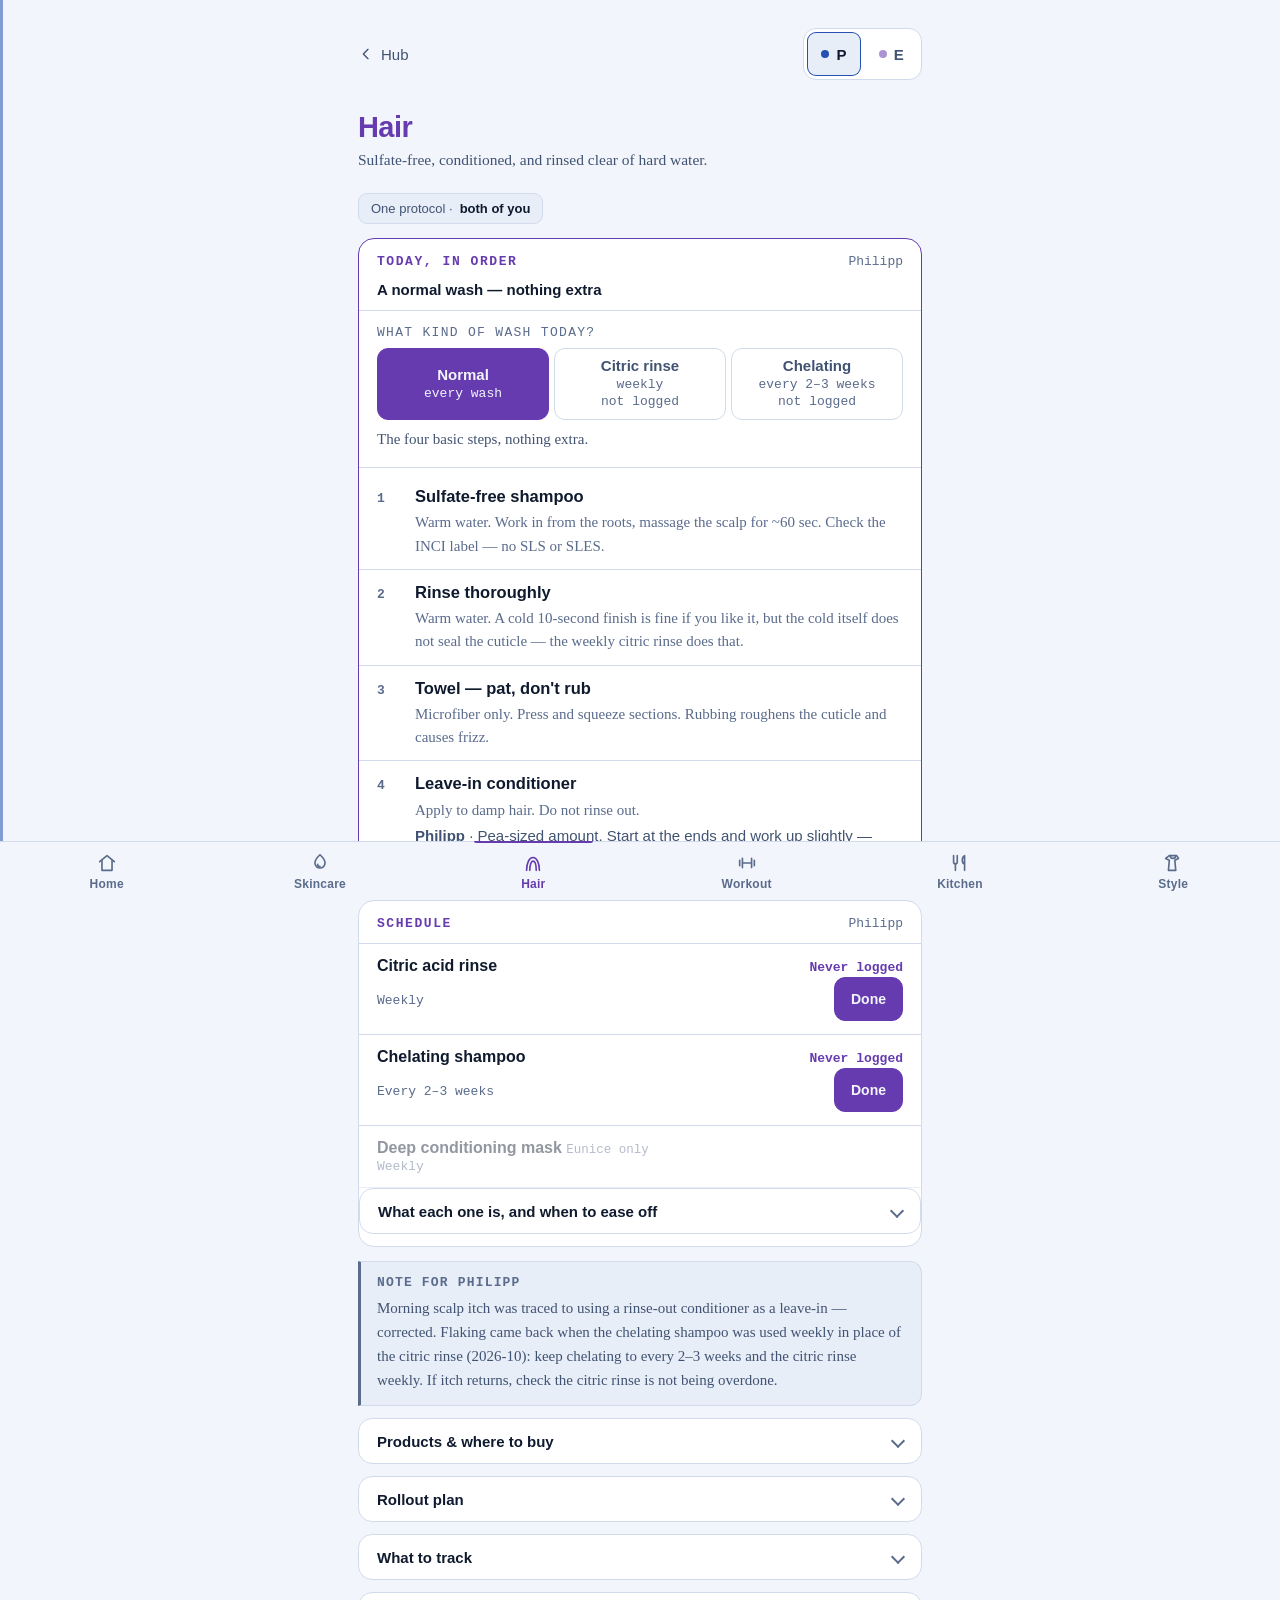
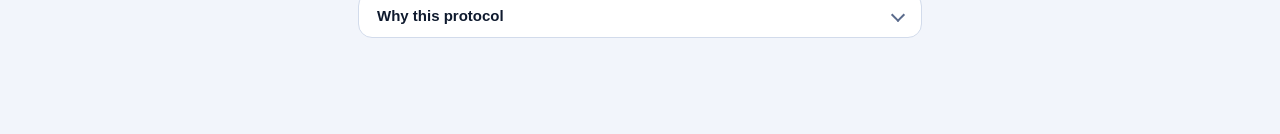
==== commit da5b726a: "Hair: chelating no longer stands in for the citric rinse The app treated a chelating wash as doing c" ====
--- a/hair/index.html
+++ b/hair/index.html
@@ -270,7 +270,7 @@
 <script src="../app.js?v=3f8263a7"></script>
 <script>
 
-const R = {"_source": ["skin_protocol.html conversations", "hair_protocol.html conversation"], "skincare": {"philipp": {"_source": "skin_protocol.html · Issue 2026-07", "_model": "weekly-phased — one AM routine; PM is a fixed 6-step base where only step 03 rotates by weekday, and the weekday schedule itself changes across three phases", "skinType": "combination — oily T-zone, normal-to-dry cheeks", "fitzpatrick": "III–IV", "focus": "prevention over correction", "concerns": ["under-eye dark circles (mostly pigment)", "texture and pores", "general photoaging prevention"], "applicationRule": "Thin before thick, wet before oil. Wait 30–60 seconds between steps for absorption. Apply to damp skin — except actives (adapalene, acids), which go on dry skin to reduce irritation.", "am": {"durationMin": 4, "_note": "Identical Mon → Sun. No thinking needed.", "steps": [{"step": "Cleanse", "product": "CeraVe Hydrating Cream-to-Foam", "how": "Lukewarm water, 20 seconds of gentle massage, rinse fully."}, {"step": "Vitamin C", "product": "Rohto Melano CC Premium Essence", "how": "3–4 drops · targeted on cheekbones and existing spots."}, {"step": "Eye area", "product": "CeraVe Eye Repair Cream", "how": "Ring finger · small dab per eye · tap along the orbital bone · never rub."}, {"step": "Moisturizer", "product": "Beauty of Joseon Dynasty Cream", "how": "Pea-sized amount, thin layer. Optional: skip on days the T-zone feels oily and go straight to sunscreen."}, {"step": "Sunscreen", "product": "Biore UV Aqua Rich (or BoJ Relief Sun)", "how": "Two full finger-lengths · face + neck + ears. Every day, indoor or outdoor."}]}, "pm": {"durationMin": 6, "_note": "Same steps every night. Only step 03 changes — the weekday tells you which bottle.", "steps": [{"step": "Cleanse", "product": "CeraVe Hydrating Cream-to-Foam", "how": "Heavy sunscreen day? Double cleanse — first pass with cleansing oil or micellar, then CeraVe."}, {"step": "Dry fully", "product": null, "how": "Wait 60–90 seconds until the skin is completely dry. Applying actives to damp skin sharply increases irritation.", "isWait": true}, {"step": "Active of the night", "product": null, "activeSlot": true}, {"step": "Hyaluronic acid", "product": "The Ordinary Hyaluronic Acid 2% + B5", "how": "On slightly damp skin, then press in gently. Buffers active nights, restores hydration on rest nights."}, {"step": "Eye area", "product": "Rohto Melano CC Moisture Cream", "how": "Rice-grain per eye · 3 dots along the orbital bone · ring finger · stay 5 mm below the lash line."}, {"step": "Moisturizer", "product": "Beauty of Joseon Dynasty Cream", "how": "Lock everything in."}]}, "actives": {"adapalene": {"name": "Differin Adapalene 0.1% (℞)", "how": "Pea-sized amount. Dot on forehead, both cheeks and chin, spread thin over the whole face. Stay 5 mm from the lash line and mouth corners. Weeks 1–4: wait 20 min before moisturizer, then directly."}, "bha": {"name": "Paula's Choice BHA 2% Liquid", "how": "Soak a cotton pad, swipe over the T-zone (forehead, nose, chin). One pass, no rubbing. Let absorb 30 seconds."}, "glycolic": {"name": "The Ordinary Glycolic Acid 7% Toner", "how": "Soak a cotton pad, sweep over the full face. Avoid the eye area. One pass. Optional — skip if the skin feels tight."}, "niacinamide": {"name": "The Ordinary Niacinamide 10%", "optional": true, "how": "Fingertip amount over the whole face. Gentle, no irritation risk. Optional — skipping step 03 entirely on a rest night is always fine."}}, "phases": [{"id": "weeks-1-4", "label": "Weeks 1–4", "subtitle": "Start here", "note": "Differin only 2× this phase. Wide spacing (Mon → Thu) gives skin time to adapt. Mild tightness is normal. Flaking around nose/mouth in week 3–4 — cover with balm, don't pick. Move on when skin has been calm for a full week.", "schedule": [{"day": "Mon", "active": "adapalene"}, {"day": "Tue", "active": "bha"}, {"day": "Wed", "active": "niacinamide"}, {"day": "Thu", "active": "adapalene"}, {"day": "Fri", "active": "niacinamide"}, {"day": "Sat", "active": "glycolic"}, {"day": "Sun", "active": "niacinamide"}]}, {"id": "weeks-5-8", "label": "Weeks 5–8", "subtitle": "Then this", "note": "Differin now 3×, glycolic paused. Skin may briefly look worse in weeks 5–6 (purging) — do not stop. By week 7–8 texture smooths. Move on when calm for a full week.", "schedule": [{"day": "Mon", "active": "adapalene"}, {"day": "Tue", "active": "bha"}, {"day": "Wed", "active": "adapalene"}, {"day": "Thu", "active": "niacinamide"}, {"day": "Fri", "active": "adapalene"}, {"day": "Sat", "active": "niacinamide"}, {"day": "Sun", "active": "niacinamide"}]}, {"id": "week-9-plus", "label": "Week 9+", "subtitle": "Final", "note": "The permanent schedule. Full rotation with all products. Stay here. Pea-size Differin, cotton pad for acids, eye area always spared.", "schedule": [{"day": "Mon", "active": "adapalene"}, {"day": "Tue", "active": "bha"}, {"day": "Wed", "active": "adapalene"}, {"day": "Thu", "active": "niacinamide"}, {"day": "Fri", "active": "adapalene"}, {"day": "Sat", "active": "glycolic"}, {"day": "Sun", "active": "niacinamide"}]}], "currentPhase": "week-9-plus", "_currentPhaseNote": "Defaults to the permanent schedule because that is what the app already held. The protocol is dated 2026-07, so weeks-5-8 is also plausible — switch it on the page if that is wrong. Getting this wrong means too much adapalene.", "safetyRules": [{"id": "no-adapalene-with-acids", "title": "Never combine adapalene and acids", "rule": "Adapalene together with AHA or BHA in one application massively irritates the skin without boosting results. Always separate nights. To exfoliate the same day: BHA in the morning, adapalene at night — and only when skin is calm.", "critical": true}, {"id": "retinoid-needs-spf", "title": "Retinoid without SPF is net-negative", "rule": "Retinoids temporarily increase UV sensitivity. Without daily sunscreen, new pigmentation forms faster than the retinoid clears old damage. If you are not committed to SPF every day, do not start adapalene.", "critical": true}, {"id": "spf-amount", "title": "Two finger-lengths of SPF, or it is useless", "rule": "SPF ratings are tested at 2 mg/cm² — roughly two strips along the index and middle finger for face and neck. Most people apply a quarter of that and get an effective SPF of ~15."}, {"id": "eye-never-rub", "title": "Never rub the eye area — always tap", "rule": "Under-eye skin is 4× thinner than the rest of the face. Repeated rubbing causes chronic micro-inflammation, which drives the very pigmentation you are treating. Ring finger only — it applies the least pressure by reflex."}, {"id": "patience", "title": "Judge at week 12, not week 3", "rule": "Vitamin C, adapalene and niacinamide need 8–12 weeks to show visible change. Photos every 4 weeks in the same lighting beat the daily mirror check."}], "eyeArea": {"type": "Mixed — mostly pigment. Brown-grey tone, melanin-dominant.", "structural": "Minor tear-trough shadow. Topicals cannot remove this part.", "target": "30–50% lighter in 3–6 months. Consistency beats intensity; full erasure is not possible with products alone.", "timeline": [{"when": "1–2 weeks", "what": "Puffiness down — eye cream plus sleep and lower salt/alcohol."}, {"when": "8–12 weeks", "what": "Pigment lightens — Moisture Cream + SPF + Essence. Judge with 4-week photos."}, {"when": "3–6 months", "what": "Substantial change. Ceiling: 30–50% lighter than baseline."}]}, "coreProducts": {"cleanser": "CeraVe Hydrating Cream-to-Foam — AM 01 + PM 01", "vitaminC": "Rohto Melano CC Premium Essence — AM 02", "eyeCreamAM": "CeraVe Eye Repair Cream — AM 03", "eyeCreamPM": "Rohto Melano CC Moisture Cream — PM 05, under-eye pigment", "moisturizer": "Beauty of Joseon Dynasty Cream — AM 04 + PM 06", "spf": "Biore UV Aqua Rich SPF 50+ PA++++ — AM 05, daily", "hyaluronic": "The Ordinary Hyaluronic Acid 2% + B5 — PM 04", "adapalene": "Differin Adapalene 0.1% — prescription in Germany; pharmacist-guided (指示藥品) in Taiwan, no Rx", "bha": "Paula's Choice Skin Perfecting 2% BHA Liquid", "glycolic": "The Ordinary Glycolic Acid 7% Toning Solution", "niacinamide": "The Ordinary Niacinamide 10% + Zinc 1%"}, "timeline": "Adapalene needs patience — meaningful texture and pore results from week 12+. Weeks 1–8 show little by design.", "weeklyTreatments": [{"id": "nailcare", "title": "Nail care", "day": "Wed", "cadence": "Weekly · Wednesdays", "everyDays": 7, "everyDaysMax": 9}], "nailCareProducts": {"cuticleStick": "Tweezerman Cuticle Stick — loosen/clean cuticles before pushing back", "clippers": "Wilkinson Sword Manicure Nail Clippers / Toenail Clippers with Nail Catcher", "file": "Zwilling Glas-Nagelfeile, doppelseitig, feine Körnung — shape after clipping", "cuticlePusher": "Tweezerman Cuticle Pusher — push back after softening, never cut cuticles", "handCream": "Balea (dm) Hand Cream Urea — finish, both hands"}}, "eunice": {"_source": "Hamburg Seasonal Skincare Masterplan (.docx), added 2026-08-29", "_model": "seasonal-weekly — four season plans, each with its own AM routine and a different PM protocol per weekday. Philipp uses the simpler 'weekly' model (one AM, one active per weekday), so a renderer has to handle both shapes.", "skinType": "mixed / Asian, age 37", "concerns": ["pores (nose area)", "horizontal neck rings", "structural jawline lifting"], "context": {"location": "Hamburg", "waterHardness": "hard — high calcium/magnesium; see the shared hair section for the measured 17.3 °dH"}, "safetyRules": [{"id": "mfu-boundaries", "title": "High Focus Shot (MFU) boundaries", "rule": "Maximum once per week. Completely avoid the eyeballs, eyelids, jawbone edge, lips and the centre of the neck (thyroid area). Target only the jowls, lower face sag and the sides of the neck.", "appliesTo": ["sat"], "critical": true}, {"id": "no-mix-actives", "title": "The no-mix actives rule", "rule": "0.2% Retinol must never land on the same night as the Exosome Shot or the Booster Pro Air Shot, and never on a High Focus Shot night. That does not forbid pairing the Exosome Shot with the Booster Pro Air Shot on the same night — only pairing either of them with Retinol or a High Focus Shot.", "critical": true}, {"id": "conductivity", "title": "The conductivity rule", "rule": "Use a thick layer of PDRN Booster Gel for the High Focus Shot, or PDRN Pink Peptide Serum for the Booster Pro. Oils (Freiöl, Rose Hip Oil) insulate — always apply them after device use, never before.", "critical": false}, {"id": "hard-water-shield", "title": "The 'Kalk' hard-water shield", "rule": "Hamburg tap water dulls skin and stretches pores. Use the Foreo in the evening to strip mineral buildup mechanically, and always apply The Ordinary HA 2% + B5 while the skin is still damp.", "critical": false}], "seasons": {"winter": {"months": "November – March", "monthNumbers": [11, 12, 1, 2, 3], "goal": "High-lipid shield against dry radiator heat and freezing winds, to stop neck rings cracking and deepening.", "am": {"durationMin": 3, "steps": ["Micellar water (or hydrating toner) on a pad — no hard tap water", "HA 2% + B5 while the skin is still damp from the wipe", "Nivea Day Cream", "SPF"]}, "pmWeekly": [{"day": "Mon", "focus": "Pores & active prep", "steps": ["Foreo Cleanse", "Exosome Shot", "PDRN Serum", "Booster Pro (Booster Mode)"]}, {"day": "Tue", "focus": "Cellular turnover", "steps": ["Foreo Cleanse", "PDRN Serum", "0.2% Retinol", "Nivea Night Cream + 2 drops Rose Hip Oil"]}, {"day": "Wed", "focus": "Midweek detox", "steps": ["Foreo Cleanse", "Freiöl", "Gua Sha (warm the oil in your hands first)"]}, {"day": "Thu", "focus": "Deep volumizing", "steps": ["Gentle Cleanse", "Exosome Shot", "PDRN Serum", "Booster Pro (Booster Mode – Level 1)"]}, {"day": "Fri", "focus": "Targeted neck rings", "steps": ["Foreo Cleanse", "Collagen Glow Pen", "Booster Pro (MC Mode) glide horizontally along neck rings", "Nivea Night"]}, {"day": "Sat", "focus": "Structural MFU lift", "steps": ["Foreo Cleanse", "High Focus Shot (600–1200 shots with PDRN Booster Gel on jowls / sides of neck)", "Pat in excess gel", "Nivea Night"]}, {"day": "Sun", "focus": "Barrier recovery reset", "steps": ["Gentle Cleanse", "Sheet Mask (no devices)", "Seal with Rose Hip Oil"]}]}, "spring": {"months": "April – June", "monthNumbers": [4, 5, 6], "goal": "Deep pore de-gunking, to clear pollen and dust sticking to hard-water residue.", "am": {"durationMin": 3, "steps": ["Lukewarm water wash", "HA 2% + B5", "Nivea Day Cream", "SPF"], "weeklyExtra": "Friday morning: swipe Nivea Toner on the nose only."}, "pmWeekly": [{"day": "Mon", "focus": "Resurfacing & pores", "steps": ["Foreo Cleanse", "Booster Pro (Air Shot Mode) on nose pores", "Exosome Shot", "PDRN Serum"]}, {"day": "Tue", "focus": "Retinol night", "steps": ["Foreo Cleanse", "PDRN Serum", "0.2% Retinol", "Nivea Night Cream"]}, {"day": "Wed", "focus": "Lymphatic drainage", "steps": ["Foreo Cleanse", "Freiöl", "Gua Sha, stroking downwards on the sides of the neck"]}, {"day": "Thu", "focus": "Cellular power", "steps": ["Foreo Cleanse", "Exosome Shot", "PDRN Serum", "Booster Pro (Booster Mode)"]}, {"day": "Fri", "focus": "Pore & neck target", "steps": ["Foreo Cleanse", "Collagen Glow Pen", "Booster Pro (MC Mode) on neck lines"]}, {"day": "Sat", "focus": "Structural MFU lift", "steps": ["Foreo Cleanse", "High Focus Shot (with PDRN Booster Gel, focused on a sharp jawline contour)"]}, {"day": "Sun", "focus": "Moisture surge", "steps": ["Foreo Cleanse", "Sheet Mask", "Booster Pro (Booster Mode) directly over the sheet mask"]}]}, "summer": {"months": "July – August", "monthNumbers": [7, 8], "goal": "Heat calming, pore tightening and high-level pigment defence against strong summer sun.", "am": {"durationMin": 3, "steps": ["Lukewarm water wash", "HA 2% + B5", "Nivea Day Cream", "SPF 50 — strict"], "weeklyExtra": "Friday morning: swipe Nivea Toner on the nose."}, "pmWeekly": [{"day": "Mon", "focus": "Pore shrinking", "steps": ["Foreo Cleanse", "Booster Pro (Air Shot Mode) on nose pores", "PDRN Serum"]}, {"day": "Tue", "focus": "Soothing night", "steps": ["Foreo Cleanse", "PDRN Serum", "Nivea Night Cream — skip retinol entirely if the weekend was spent outdoors or at the beach"]}, {"day": "Wed", "focus": "Cryo-calming", "steps": ["Foreo Cleanse", "Sheet Mask (chilled in the fridge first)", "Booster Pro (Booster Mode) over the cold mask"]}, {"day": "Thu", "focus": "Lightweight regeneration", "steps": ["Foreo Cleanse", "Exosome Shot", "PDRN Serum", "Booster Pro (Booster Mode)"]}, {"day": "Fri", "focus": "Neck firming", "steps": ["Foreo Cleanse", "Collagen Glow Pen", "Booster Pro (MC Mode) on neck"]}, {"day": "Sat", "focus": "Structural MFU lift", "steps": ["Foreo Cleanse", "High Focus Shot (keep the PDRN Booster Gel in the fridge for a cooling treatment)"]}, {"day": "Sun", "focus": "UV recovery", "steps": ["Foreo Cleanse", "Rose Hip Oil + Gua Sha, to calm the sun-exposed barrier"]}]}, "autumn": {"months": "September – October", "monthNumbers": [9, 10], "goal": "The deep reconstruction phase: repair summer UV damage and build skin thickness before winter.", "am": {"durationMin": 3, "steps": ["Micellar water (or hydrating toner) on a pad — no hard tap water", "HA 2% + B5 while the skin is still damp from the wipe", "Nivea Day Cream", "SPF"], "weeklyExtra": "Friday morning: swipe Nivea Toner on the nose."}, "pmWeekly": [{"day": "Mon", "focus": "Advanced resurfacing", "steps": ["Foreo Cleanse", "Booster Pro (Air Shot Mode)", "Exosome Shot", "PDRN Serum"]}, {"day": "Tue", "focus": "Active cell turnover", "steps": ["Foreo Cleanse", "PDRN Serum", "0.2% Retinol", "Nivea Night Cream"]}, {"day": "Wed", "focus": "Sculpt & drain", "steps": ["Foreo Cleanse", "Freiöl", "Gua Sha"]}, {"day": "Thu", "focus": "Deep cellular regeneration", "steps": ["Foreo Cleanse", "Exosome Shot", "PDRN Serum", "Booster Pro (Booster Mode)"]}, {"day": "Fri", "focus": "Neck ring focus", "steps": ["Foreo Cleanse", "Collagen Glow Pen", "Booster Pro (MC Mode) focused on horizontal creases"]}, {"day": "Sat", "focus": "Structural MFU lift", "steps": ["Foreo Cleanse", "High Focus Shot (with PDRN Booster Gel, focused on pulling up lower cheeks / jowls)"]}, {"day": "Sun", "focus": "Deep nutrient infusion", "steps": ["Foreo Cleanse", "Sheet Mask", "Booster Pro (Booster Mode)", "Finish with Rose Hip Oil"]}]}}, "devices": {"mfu": "High Focus Shot Plus — 1x/week, Saturdays, see safetyRules.mfu-boundaries", "boosterPro": "Booster Pro — Booster Mode, Air Shot Mode, MC Mode", "foreo": "Foreo — evening cleanse, mechanical removal of hard-water minerals", "guaSha": "Gua Sha — manual, always over oil", "collagenGlowPen": "Collagen Glow Pen — Fridays, neck"}, "weeklyTreatments": [{"id": "mfu", "title": "High Focus Shot (MFU)", "day": "Sat", "cadence": "Weekly · Saturdays", "everyDays": 7, "everyDaysMax": 8, "caution": "Max once a week — see the MFU safety rule.", "critical": true}, {"id": "collagenGlowPen", "title": "Collagen Glow Pen", "day": "Fri", "cadence": "Weekly · Fridays", "everyDays": 7, "everyDaysMax": 9}], "coreProducts": {"hydrator": "The Ordinary Hyaluronic Acid 2% + B5 — apply to damp skin", "micellar": "Micellar water — the gentle, Kalk-free morning cleanse for winter/autumn. Bioderma Sensibio or any fragrance-free one; lifts overnight oil off the nose without hard tap water.", "dayCream": "Nivea Day Cream", "nightCream": "Nivea Night Cream", "spf": "SPF daily; SPF 50 strictly in summer", "retinol": "0.2% Retinol — Tuesdays", "pdrnSerum": "PDRN Pink Peptide Serum — conductive medium for the Booster Pro", "pdrnBoosterGel": "PDRN Booster Gel — conductive medium for the High Focus Shot", "exosome": "Exosome Shot", "oils": "Freiöl (Gua Sha), Rose Hip Oil (sealing)", "toner": "Nivea Toner — Friday mornings, nose only, spring/summer/autumn", "sheetMask": "Sheet Mask"}}}, "hair": {"_source": "hair_protocol.html", "_status": "SHARED — one protocol, both people. Amounts and two treatments differ per person.", "context": {"location": "Hamburg", "waterHardness": "17.3 °dH — hard. Scale: 0 soft · 8.4 · 14 · 25+ very hard.", "why": "Sulfates strip natural oils from dense Asian hair, so the cuticle stays open and the texture turns rough and stiff. Conditioning seals it. On top of that, hard water leaves a calcium/magnesium film on every strand — that is what the weekly rinse removes.", "verify": "Test your own shower tap with strips on day 1 and again at week 8. The district average is a guess; your tap is the real number."}, "everyShower": {"_note": "Four steps, every wash, both of you. The citric rinse is NOT part of this — it is weekly.", "steps": [{"step": "Sulfate-free shampoo", "how": "Warm water. Work in from the roots, massage the scalp for ~60 sec. Check the INCI label — no SLS or SLES."}, {"step": "Rinse thoroughly", "how": "Warm water. A cold 10-second finish is fine if you like it, but the cold itself does not seal the cuticle — the weekly citric rinse does that."}, {"step": "Towel — pat, don't rub", "how": "Microfiber only. Press and squeeze sections. Rubbing roughens the cuticle and causes frizz."}, {"step": "Leave-in conditioner", "how": "Apply to damp hair. Do not rinse out.", "perPerson": {"philipp": "Pea-sized amount. Start at the ends and work up slightly — short hair needs less.", "eunice": "2–3× more product. Work from the ends up through the full length before touching the roots."}}]}, "scheduled": [{"id": "citric-rinse", "title": "Citric acid rinse", "cadence": "Weekly", "who": "both", "recipe": "¼ tsp citric acid per 500 ml warm water — target pH 4–5. Not ½ tsp; that is too acidic.", "order": "Shampoo → rinse → pour the citric solution over all hair → wait 1–2 min → rinse out → leave-in as normal.", "why": "At 17.3 °dH weekly is the right frequency. The acid dissolves the calcium/magnesium film that makes hair feel coated and stiff.", "caution": "Straw-like texture, brittleness, more tangles or scalp itch mean you are overdoing it. Do not go to 2× weekly, and stay at ¼ tsp.", "everyDays": 7, "afterStep": 2, "rank": 2, "skipsIfDue": ["chelating"], "inSequence": "Pour it over all your hair, leave 1–2 min, then rinse it out."}, {"id": "chelating", "title": "Chelating shampoo", "cadence": "Every 2–3 weeks", "who": "both", "recipe": "Malibu C Hard Water Wellness — use in place of your regular shampoo.", "order": "Lather, leave on 3–5 min, rinse fully. Follow immediately with a deep conditioner or your leave-in — do not skip that.", "why": "EDTA binds calcium and magnesium ions inside the hair shaft and pulls them out when you rinse. Regular shampoo — even sulfate-free — physically cannot do this.", "caution": "Strips moisture and protein if used too often. Every 2–3 weeks is enough; the weekly citric rinse handles maintenance in between.", "everyDays": 14, "everyDaysMax": 21, "replacesStep": 1, "rank": 0}, {"id": "deep-mask", "title": "Deep conditioning mask", "cadence": "Weekly", "who": "eunice", "recipe": "Any mask with glycerin, panthenol or argan oil — Cantu, OGX or Garnier.", "order": "After shampooing, before the citric rinse. Leave on 5–10 min in the shower steam, then rinse, run the citric rinse, apply leave-in.", "why": "Longer hair needs deeper conditioning to prevent split ends and manage tangling. Philipp's length does not need this layer.", "everyDays": 7, "afterStep": 2, "rank": 1, "inSequence": "Leave on 5–10 min in the shower steam, then rinse it out."}], "products": {"shampoo": {"_note": "Priority order — grab whichever you find first.", "options": [{"name": "Cantu Sulfate-Free Cleansing Cream", "rank": "1st choice", "price": "~€7–8", "where": "Rossmann · Amazon.de", "note": "Built for dense, coarse hair — the right match for both of you. Good lather despite being sulfate-free. Strong enough for 17.3 °dH."}, {"name": "HASK Repair + Argan Oil", "rank": "2nd choice", "price": "~€9", "where": "dm", "note": "473 ml, no SLS/SLES. Uses Sodium C14-16 Olefin Sulfonate — stronger than ideal, but better than classic sulfates."}, {"name": "Alverde Ultra Sensitiv", "rank": "Emergency only", "price": "~€3", "where": "dm", "note": "Cleanest INCI of all, but likely too gentle for dense hair at this hardness. Higher risk for Eunice — more mineral surface area. Switch back to Cantu if the scalp feels unclean after 48h."}]}, "leaveIn": {"_note": "A leave-in you don't rinse out — its job is to re-soften the cuticle the hard water roughened. A rich cream suits long, dense hair; a light keratin or oil spray suits short hair. Either works — the one thing to avoid is using a rinse-out conditioner as a leave-in. For a cream, look for glycerin or panthenol high on the INCI.", "options": [{"name": "Garnier Fructis Leave-in Creme Aloe Air Dry", "rank": "In the drugstore", "price": "~€6 · 400 ml", "where": "dm · Rossmann · Budni", "note": "This is the current name for the old \"Hair Drink\" — Garnier renamed the line, which is why searching the old name found nothing. Glycerin sits high on its list, exactly the humectant this protocol wants. Grab it in the aisle; Amazon stock is patchy."}, {"name": "Cantu Shea Butter Leave-In Repair Cream", "rank": "To order online", "price": "~€8", "where": "Amazon.de · dm", "note": "Same brand as your shampoo, built for dense, coarse hair. Search Amazon.de for \"Cantu Leave-In\" — reliably stocked there. Richer than the Garnier: pea-size for Philipp, 2–3× for Eunice."}, {"name": "Garnier Fructis Schadenlöscher 10-in-1 Leave-in (spray)", "rank": "A spray — good for short hair", "price": "~€6 · 150 ml", "where": "Amazon.de · dm · Rossmann", "note": "A keratin-and-oil spray rather than a glycerin cream — a different tool for the same job, and the lighter one. Ideal for short hair (Philipp): a spritz or two on damp ends, off the scalp; it also protects to 230 °C if you heat-style. Fine on long hair too (Eunice) — if it ever feels stiff or straw-like over weeks, that is keratin build-up, so drop to every other wash."}, {"name": "Any leave-in with glycerin or panthenol near the top", "rank": "Or just by the label", "where": "any drugstore", "note": "The brand does not matter. A cream or milk with glycerin/panthenol high, ideally a light oil (argan/shea) too. Skip anything led by silicones (an ingredient ending -cone or -xane first) — at 17.3 °dH they build up."}]}, "towel": {"name": "Microfiber hair towel", "price": "€6–10", "where": "dm · Amazon.de", "note": "Any brand. Get two, one each."}, "citricAcid": {"name": "Heitmann Citronensäure Pulver", "price": "~€2", "where": "dm · Rossmann · Budni · supermarket", "note": "Food-grade. One pack lasts months. Optional: pH strips (~€3–5) to confirm pH 4–5."}, "chelator": {"name": "Malibu C Hard Water Wellness", "price": "€10–15", "where": "Amazon.de only", "inci": "Disodium or Tetrasodium EDTA high on the list. EDTA near the bottom is only a preservative and will not chelate."}, "mask": {"name": "Deep conditioning mask", "price": "€8–15", "where": "dm · Rossmann · Budni", "note": "Eunice only."}, "testStrips": {"name": "Water hardness test strips", "price": "~€5", "where": "Amazon.de · Baumarkt"}}, "rollout": {"goldenRule": "Change one thing at a time. Starting shampoo, leave-in and the citric rinse together means you will never know what worked. Stagger each change by about a week.", "packages": [{"id": "A", "title": "Sofort-Reset", "cost": "~€15 total", "when": "Start now", "status": "now", "items": ["Shampoo: Cantu → HASK → Alverde only in emergencies", "Leave-in cream: Garnier Aloe Air-Dry or Cantu, no rinse", "Citric acid: ¼ tsp / 500 ml, once weekly", "Microfiber towel — pat only", "Malibu C chelating shampoo every 2–3 weeks", "Eunice: weekly deep conditioning mask"], "note": "Run for 6 full weeks before evaluating. Hair adjusts slowly."}, {"id": "B", "title": "Chlorine filter", "cost": "+€35 · Philips AWP1775", "when": "Week 6 evaluation", "status": "conditional", "items": ["First check hamburgwasser.de → Meine Wasserqualität. Most of Hamburg-Nord is not chlorinated.", "If chlorinated: add the inline filter between hose and hand shower.", "If not: skip permanently."], "note": "Chlorine is probably not the problem — Kalk is. Do not spend €35 on a contaminant you likely do not have."}, {"id": "C", "title": "Ion exchanger", "cost": "~€250 · e.g. ShowerSoft", "when": "Week 8–12 evaluation", "status": "last resort", "items": ["At 17.3 °dH this is legitimately on the table.", "Only after 8–12 weeks of package A with no improvement.", "Only if stiffness clearly persists despite regular chelating.", "Confirm tap hardness with strips first."], "note": "Most people at 17 °dH get enough relief from the chemical approach alone."}]}, "tracking": [{"what": "Weekly photo", "how": "Same lighting, same angle, dry hair, the morning after a wash. Drift is hard to feel and easy to see over 6 weeks."}, {"what": "Comb-through time", "how": "How long to fully comb wet hair without snagging. Log a benchmark before week 1. Track per person."}, {"what": "Shedding count", "how": "Hair in the drain catch per session. Very variable day to day — read the trend over 4+ sessions."}, {"what": "Hardness strip reading", "how": "Test the shower tap on day 1, retest at week 8."}], "individualNotes": {"philipp": "Morning scalp itch was traced to using a rinse-out conditioner as a leave-in — corrected. If it returns, check the citric rinse is not being overdone.", "eunice": "Longer hair means more mineral surface area, so under-cleansing is the bigger risk. The weekly mask and the larger leave-in amount are hers alone."}, "_cadenceNote": "everyDays is the numeric form of the cadence text, so the page can answer 'is it due today?' instead of leaving the date arithmetic to the reader. everyDaysMax, where present, is the far end of a range cadence — past it the treatment reads as late rather than merely due.", "_sequenceNote": "replacesStep / afterStep / rank say where a treatment lands in the everyShower list, so the page can build one numbered sequence for today. The prose in each `order` field still explains the treatment on its own; this is what lets three of them be read as a single shower. Chelating REPLACES the shampoo rather than following it. The mask goes before the citric rinse, which is what the mask's own order sentence already said.", "_stackingNote": "Added 2026-09-06, revised same day. citric-rinse and chelating run on independent 7-day and 14-21-day clocks, so with both logged honestly they land on the same day roughly every second or third chelating cycle — the two cadences share a common multiple, this isn't rare. The page used to just merge whatever was due into one shower, which meant a chelating wash could get a citric rinse stacked on top of it. That's redundant, not additive: chelating's own `why` says EDTA pulls the calcium/magnesium out of the shaft directly, which is the exact job the citric rinse does by dissolving the surface film, and chelating's own `caution` already said 'the weekly citric rinse handles maintenance in between' — between chelating sessions, not during one. `skipsIfDue` on citric-rinse names chelating as the treatment that supersedes it for that session, and showerSequence() reads it to leave citric out of that day's sequence, with the reason shown on the page rather than citric just silently vanishing. The first version left citric's own clock untouched when chelating was logged, on the reasoning that citric genuinely wasn't performed. That produced a worse answer than it solved: the day after a chelating wash, citric would read 'overdue' even though the mineral film it targets was just removed by a different method. Since chelating does citric's underlying job, not merely a substitute for it, markDone() now resets any treatment a logged one supersedes via skipsIfDue — chelating done also marks citric done, same date. The relationship is one-directional: logging citric does not touch chelating, since citric's lighter, more frequent pass does not do chelating's deeper job in reverse."}, "_gaps": ["Philipp's current skincare phase is assumed to be week-9-plus; confirm on the page", "Eunice's plan is device-heavy and season-dependent; the app shows only today's season", "Hair: no start date recorded, so the app cannot show where you are in the 6-week rollout"]};
+const R = {"_source": ["skin_protocol.html conversations", "hair_protocol.html conversation"], "skincare": {"philipp": {"_source": "skin_protocol.html · Issue 2026-07", "_model": "weekly-phased — one AM routine; PM is a fixed 6-step base where only step 03 rotates by weekday, and the weekday schedule itself changes across three phases", "skinType": "combination — oily T-zone, normal-to-dry cheeks", "fitzpatrick": "III–IV", "focus": "prevention over correction", "concerns": ["under-eye dark circles (mostly pigment)", "texture and pores", "general photoaging prevention"], "applicationRule": "Thin before thick, wet before oil. Wait 30–60 seconds between steps for absorption. Apply to damp skin — except actives (adapalene, acids), which go on dry skin to reduce irritation.", "am": {"durationMin": 4, "_note": "Identical Mon → Sun. No thinking needed.", "steps": [{"step": "Cleanse", "product": "CeraVe Hydrating Cream-to-Foam", "how": "Lukewarm water, 20 seconds of gentle massage, rinse fully."}, {"step": "Vitamin C", "product": "Rohto Melano CC Premium Essence", "how": "3–4 drops · targeted on cheekbones and existing spots."}, {"step": "Eye area", "product": "CeraVe Eye Repair Cream", "how": "Ring finger · small dab per eye · tap along the orbital bone · never rub."}, {"step": "Moisturizer", "product": "Beauty of Joseon Dynasty Cream", "how": "Pea-sized amount, thin layer. Optional: skip on days the T-zone feels oily and go straight to sunscreen."}, {"step": "Sunscreen", "product": "Biore UV Aqua Rich (or BoJ Relief Sun)", "how": "Two full finger-lengths · face + neck + ears. Every day, indoor or outdoor."}]}, "pm": {"durationMin": 6, "_note": "Same steps every night. Only step 03 changes — the weekday tells you which bottle.", "steps": [{"step": "Cleanse", "product": "CeraVe Hydrating Cream-to-Foam", "how": "Heavy sunscreen day? Double cleanse — first pass with cleansing oil or micellar, then CeraVe."}, {"step": "Dry fully", "product": null, "how": "Wait 60–90 seconds until the skin is completely dry. Applying actives to damp skin sharply increases irritation.", "isWait": true}, {"step": "Active of the night", "product": null, "activeSlot": true}, {"step": "Hyaluronic acid", "product": "The Ordinary Hyaluronic Acid 2% + B5", "how": "On slightly damp skin, then press in gently. Buffers active nights, restores hydration on rest nights."}, {"step": "Eye area", "product": "Rohto Melano CC Moisture Cream", "how": "Rice-grain per eye · 3 dots along the orbital bone · ring finger · stay 5 mm below the lash line."}, {"step": "Moisturizer", "product": "Beauty of Joseon Dynasty Cream", "how": "Lock everything in."}]}, "actives": {"adapalene": {"name": "Differin Adapalene 0.1% (℞)", "how": "Pea-sized amount. Dot on forehead, both cheeks and chin, spread thin over the whole face. Stay 5 mm from the lash line and mouth corners. Weeks 1–4: wait 20 min before moisturizer, then directly."}, "bha": {"name": "Paula's Choice BHA 2% Liquid", "how": "Soak a cotton pad, swipe over the T-zone (forehead, nose, chin). One pass, no rubbing. Let absorb 30 seconds."}, "glycolic": {"name": "The Ordinary Glycolic Acid 7% Toner", "how": "Soak a cotton pad, sweep over the full face. Avoid the eye area. One pass. Optional — skip if the skin feels tight."}, "niacinamide": {"name": "The Ordinary Niacinamide 10%", "optional": true, "how": "Fingertip amount over the whole face. Gentle, no irritation risk. Optional — skipping step 03 entirely on a rest night is always fine."}}, "phases": [{"id": "weeks-1-4", "label": "Weeks 1–4", "subtitle": "Start here", "note": "Differin only 2× this phase. Wide spacing (Mon → Thu) gives skin time to adapt. Mild tightness is normal. Flaking around nose/mouth in week 3–4 — cover with balm, don't pick. Move on when skin has been calm for a full week.", "schedule": [{"day": "Mon", "active": "adapalene"}, {"day": "Tue", "active": "bha"}, {"day": "Wed", "active": "niacinamide"}, {"day": "Thu", "active": "adapalene"}, {"day": "Fri", "active": "niacinamide"}, {"day": "Sat", "active": "glycolic"}, {"day": "Sun", "active": "niacinamide"}]}, {"id": "weeks-5-8", "label": "Weeks 5–8", "subtitle": "Then this", "note": "Differin now 3×, glycolic paused. Skin may briefly look worse in weeks 5–6 (purging) — do not stop. By week 7–8 texture smooths. Move on when calm for a full week.", "schedule": [{"day": "Mon", "active": "adapalene"}, {"day": "Tue", "active": "bha"}, {"day": "Wed", "active": "adapalene"}, {"day": "Thu", "active": "niacinamide"}, {"day": "Fri", "active": "adapalene"}, {"day": "Sat", "active": "niacinamide"}, {"day": "Sun", "active": "niacinamide"}]}, {"id": "week-9-plus", "label": "Week 9+", "subtitle": "Final", "note": "The permanent schedule. Full rotation with all products. Stay here. Pea-size Differin, cotton pad for acids, eye area always spared.", "schedule": [{"day": "Mon", "active": "adapalene"}, {"day": "Tue", "active": "bha"}, {"day": "Wed", "active": "adapalene"}, {"day": "Thu", "active": "niacinamide"}, {"day": "Fri", "active": "adapalene"}, {"day": "Sat", "active": "glycolic"}, {"day": "Sun", "active": "niacinamide"}]}], "currentPhase": "week-9-plus", "_currentPhaseNote": "Defaults to the permanent schedule because that is what the app already held. The protocol is dated 2026-07, so weeks-5-8 is also plausible — switch it on the page if that is wrong. Getting this wrong means too much adapalene.", "safetyRules": [{"id": "no-adapalene-with-acids", "title": "Never combine adapalene and acids", "rule": "Adapalene together with AHA or BHA in one application massively irritates the skin without boosting results. Always separate nights. To exfoliate the same day: BHA in the morning, adapalene at night — and only when skin is calm.", "critical": true}, {"id": "retinoid-needs-spf", "title": "Retinoid without SPF is net-negative", "rule": "Retinoids temporarily increase UV sensitivity. Without daily sunscreen, new pigmentation forms faster than the retinoid clears old damage. If you are not committed to SPF every day, do not start adapalene.", "critical": true}, {"id": "spf-amount", "title": "Two finger-lengths of SPF, or it is useless", "rule": "SPF ratings are tested at 2 mg/cm² — roughly two strips along the index and middle finger for face and neck. Most people apply a quarter of that and get an effective SPF of ~15."}, {"id": "eye-never-rub", "title": "Never rub the eye area — always tap", "rule": "Under-eye skin is 4× thinner than the rest of the face. Repeated rubbing causes chronic micro-inflammation, which drives the very pigmentation you are treating. Ring finger only — it applies the least pressure by reflex."}, {"id": "patience", "title": "Judge at week 12, not week 3", "rule": "Vitamin C, adapalene and niacinamide need 8–12 weeks to show visible change. Photos every 4 weeks in the same lighting beat the daily mirror check."}], "eyeArea": {"type": "Mixed — mostly pigment. Brown-grey tone, melanin-dominant.", "structural": "Minor tear-trough shadow. Topicals cannot remove this part.", "target": "30–50% lighter in 3–6 months. Consistency beats intensity; full erasure is not possible with products alone.", "timeline": [{"when": "1–2 weeks", "what": "Puffiness down — eye cream plus sleep and lower salt/alcohol."}, {"when": "8–12 weeks", "what": "Pigment lightens — Moisture Cream + SPF + Essence. Judge with 4-week photos."}, {"when": "3–6 months", "what": "Substantial change. Ceiling: 30–50% lighter than baseline."}]}, "coreProducts": {"cleanser": "CeraVe Hydrating Cream-to-Foam — AM 01 + PM 01", "vitaminC": "Rohto Melano CC Premium Essence — AM 02", "eyeCreamAM": "CeraVe Eye Repair Cream — AM 03", "eyeCreamPM": "Rohto Melano CC Moisture Cream — PM 05, under-eye pigment", "moisturizer": "Beauty of Joseon Dynasty Cream — AM 04 + PM 06", "spf": "Biore UV Aqua Rich SPF 50+ PA++++ — AM 05, daily", "hyaluronic": "The Ordinary Hyaluronic Acid 2% + B5 — PM 04", "adapalene": "Differin Adapalene 0.1% — prescription in Germany; pharmacist-guided (指示藥品) in Taiwan, no Rx", "bha": "Paula's Choice Skin Perfecting 2% BHA Liquid", "glycolic": "The Ordinary Glycolic Acid 7% Toning Solution", "niacinamide": "The Ordinary Niacinamide 10% + Zinc 1%"}, "timeline": "Adapalene needs patience — meaningful texture and pore results from week 12+. Weeks 1–8 show little by design.", "weeklyTreatments": [{"id": "nailcare", "title": "Nail care", "day": "Wed", "cadence": "Weekly · Wednesdays", "everyDays": 7, "everyDaysMax": 9}], "nailCareProducts": {"cuticleStick": "Tweezerman Cuticle Stick — loosen/clean cuticles before pushing back", "clippers": "Wilkinson Sword Manicure Nail Clippers / Toenail Clippers with Nail Catcher", "file": "Zwilling Glas-Nagelfeile, doppelseitig, feine Körnung — shape after clipping", "cuticlePusher": "Tweezerman Cuticle Pusher — push back after softening, never cut cuticles", "handCream": "Balea (dm) Hand Cream Urea — finish, both hands"}}, "eunice": {"_source": "Hamburg Seasonal Skincare Masterplan (.docx), added 2026-08-29", "_model": "seasonal-weekly — four season plans, each with its own AM routine and a different PM protocol per weekday. Philipp uses the simpler 'weekly' model (one AM, one active per weekday), so a renderer has to handle both shapes.", "skinType": "mixed / Asian, age 37", "concerns": ["pores (nose area)", "horizontal neck rings", "structural jawline lifting"], "context": {"location": "Hamburg", "waterHardness": "hard — high calcium/magnesium; see the shared hair section for the measured 17.3 °dH"}, "safetyRules": [{"id": "mfu-boundaries", "title": "High Focus Shot (MFU) boundaries", "rule": "Maximum once per week. Completely avoid the eyeballs, eyelids, jawbone edge, lips and the centre of the neck (thyroid area). Target only the jowls, lower face sag and the sides of the neck.", "appliesTo": ["sat"], "critical": true}, {"id": "no-mix-actives", "title": "The no-mix actives rule", "rule": "0.2% Retinol must never land on the same night as the Exosome Shot or the Booster Pro Air Shot, and never on a High Focus Shot night. That does not forbid pairing the Exosome Shot with the Booster Pro Air Shot on the same night — only pairing either of them with Retinol or a High Focus Shot.", "critical": true}, {"id": "conductivity", "title": "The conductivity rule", "rule": "Use a thick layer of PDRN Booster Gel for the High Focus Shot, or PDRN Pink Peptide Serum for the Booster Pro. Oils (Freiöl, Rose Hip Oil) insulate — always apply them after device use, never before.", "critical": false}, {"id": "hard-water-shield", "title": "The 'Kalk' hard-water shield", "rule": "Hamburg tap water dulls skin and stretches pores. Use the Foreo in the evening to strip mineral buildup mechanically, and always apply The Ordinary HA 2% + B5 while the skin is still damp.", "critical": false}], "seasons": {"winter": {"months": "November – March", "monthNumbers": [11, 12, 1, 2, 3], "goal": "High-lipid shield against dry radiator heat and freezing winds, to stop neck rings cracking and deepening.", "am": {"durationMin": 3, "steps": ["Micellar water (or hydrating toner) on a pad — no hard tap water", "HA 2% + B5 while the skin is still damp from the wipe", "Nivea Day Cream", "SPF"]}, "pmWeekly": [{"day": "Mon", "focus": "Pores & active prep", "steps": ["Foreo Cleanse", "Exosome Shot", "PDRN Serum", "Booster Pro (Booster Mode)"]}, {"day": "Tue", "focus": "Cellular turnover", "steps": ["Foreo Cleanse", "PDRN Serum", "0.2% Retinol", "Nivea Night Cream + 2 drops Rose Hip Oil"]}, {"day": "Wed", "focus": "Midweek detox", "steps": ["Foreo Cleanse", "Freiöl", "Gua Sha (warm the oil in your hands first)"]}, {"day": "Thu", "focus": "Deep volumizing", "steps": ["Gentle Cleanse", "Exosome Shot", "PDRN Serum", "Booster Pro (Booster Mode – Level 1)"]}, {"day": "Fri", "focus": "Targeted neck rings", "steps": ["Foreo Cleanse", "Collagen Glow Pen", "Booster Pro (MC Mode) glide horizontally along neck rings", "Nivea Night"]}, {"day": "Sat", "focus": "Structural MFU lift", "steps": ["Foreo Cleanse", "High Focus Shot (600–1200 shots with PDRN Booster Gel on jowls / sides of neck)", "Pat in excess gel", "Nivea Night"]}, {"day": "Sun", "focus": "Barrier recovery reset", "steps": ["Gentle Cleanse", "Sheet Mask (no devices)", "Seal with Rose Hip Oil"]}]}, "spring": {"months": "April – June", "monthNumbers": [4, 5, 6], "goal": "Deep pore de-gunking, to clear pollen and dust sticking to hard-water residue.", "am": {"durationMin": 3, "steps": ["Lukewarm water wash", "HA 2% + B5", "Nivea Day Cream", "SPF"], "weeklyExtra": "Friday morning: swipe Nivea Toner on the nose only."}, "pmWeekly": [{"day": "Mon", "focus": "Resurfacing & pores", "steps": ["Foreo Cleanse", "Booster Pro (Air Shot Mode) on nose pores", "Exosome Shot", "PDRN Serum"]}, {"day": "Tue", "focus": "Retinol night", "steps": ["Foreo Cleanse", "PDRN Serum", "0.2% Retinol", "Nivea Night Cream"]}, {"day": "Wed", "focus": "Lymphatic drainage", "steps": ["Foreo Cleanse", "Freiöl", "Gua Sha, stroking downwards on the sides of the neck"]}, {"day": "Thu", "focus": "Cellular power", "steps": ["Foreo Cleanse", "Exosome Shot", "PDRN Serum", "Booster Pro (Booster Mode)"]}, {"day": "Fri", "focus": "Pore & neck target", "steps": ["Foreo Cleanse", "Collagen Glow Pen", "Booster Pro (MC Mode) on neck lines"]}, {"day": "Sat", "focus": "Structural MFU lift", "steps": ["Foreo Cleanse", "High Focus Shot (with PDRN Booster Gel, focused on a sharp jawline contour)"]}, {"day": "Sun", "focus": "Moisture surge", "steps": ["Foreo Cleanse", "Sheet Mask", "Booster Pro (Booster Mode) directly over the sheet mask"]}]}, "summer": {"months": "July – August", "monthNumbers": [7, 8], "goal": "Heat calming, pore tightening and high-level pigment defence against strong summer sun.", "am": {"durationMin": 3, "steps": ["Lukewarm water wash", "HA 2% + B5", "Nivea Day Cream", "SPF 50 — strict"], "weeklyExtra": "Friday morning: swipe Nivea Toner on the nose."}, "pmWeekly": [{"day": "Mon", "focus": "Pore shrinking", "steps": ["Foreo Cleanse", "Booster Pro (Air Shot Mode) on nose pores", "PDRN Serum"]}, {"day": "Tue", "focus": "Soothing night", "steps": ["Foreo Cleanse", "PDRN Serum", "Nivea Night Cream — skip retinol entirely if the weekend was spent outdoors or at the beach"]}, {"day": "Wed", "focus": "Cryo-calming", "steps": ["Foreo Cleanse", "Sheet Mask (chilled in the fridge first)", "Booster Pro (Booster Mode) over the cold mask"]}, {"day": "Thu", "focus": "Lightweight regeneration", "steps": ["Foreo Cleanse", "Exosome Shot", "PDRN Serum", "Booster Pro (Booster Mode)"]}, {"day": "Fri", "focus": "Neck firming", "steps": ["Foreo Cleanse", "Collagen Glow Pen", "Booster Pro (MC Mode) on neck"]}, {"day": "Sat", "focus": "Structural MFU lift", "steps": ["Foreo Cleanse", "High Focus Shot (keep the PDRN Booster Gel in the fridge for a cooling treatment)"]}, {"day": "Sun", "focus": "UV recovery", "steps": ["Foreo Cleanse", "Rose Hip Oil + Gua Sha, to calm the sun-exposed barrier"]}]}, "autumn": {"months": "September – October", "monthNumbers": [9, 10], "goal": "The deep reconstruction phase: repair summer UV damage and build skin thickness before winter.", "am": {"durationMin": 3, "steps": ["Micellar water (or hydrating toner) on a pad — no hard tap water", "HA 2% + B5 while the skin is still damp from the wipe", "Nivea Day Cream", "SPF"], "weeklyExtra": "Friday morning: swipe Nivea Toner on the nose."}, "pmWeekly": [{"day": "Mon", "focus": "Advanced resurfacing", "steps": ["Foreo Cleanse", "Booster Pro (Air Shot Mode)", "Exosome Shot", "PDRN Serum"]}, {"day": "Tue", "focus": "Active cell turnover", "steps": ["Foreo Cleanse", "PDRN Serum", "0.2% Retinol", "Nivea Night Cream"]}, {"day": "Wed", "focus": "Sculpt & drain", "steps": ["Foreo Cleanse", "Freiöl", "Gua Sha"]}, {"day": "Thu", "focus": "Deep cellular regeneration", "steps": ["Foreo Cleanse", "Exosome Shot", "PDRN Serum", "Booster Pro (Booster Mode)"]}, {"day": "Fri", "focus": "Neck ring focus", "steps": ["Foreo Cleanse", "Collagen Glow Pen", "Booster Pro (MC Mode) focused on horizontal creases"]}, {"day": "Sat", "focus": "Structural MFU lift", "steps": ["Foreo Cleanse", "High Focus Shot (with PDRN Booster Gel, focused on pulling up lower cheeks / jowls)"]}, {"day": "Sun", "focus": "Deep nutrient infusion", "steps": ["Foreo Cleanse", "Sheet Mask", "Booster Pro (Booster Mode)", "Finish with Rose Hip Oil"]}]}}, "devices": {"mfu": "High Focus Shot Plus — 1x/week, Saturdays, see safetyRules.mfu-boundaries", "boosterPro": "Booster Pro — Booster Mode, Air Shot Mode, MC Mode", "foreo": "Foreo — evening cleanse, mechanical removal of hard-water minerals", "guaSha": "Gua Sha — manual, always over oil", "collagenGlowPen": "Collagen Glow Pen — Fridays, neck"}, "weeklyTreatments": [{"id": "mfu", "title": "High Focus Shot (MFU)", "day": "Sat", "cadence": "Weekly · Saturdays", "everyDays": 7, "everyDaysMax": 8, "caution": "Max once a week — see the MFU safety rule.", "critical": true}, {"id": "collagenGlowPen", "title": "Collagen Glow Pen", "day": "Fri", "cadence": "Weekly · Fridays", "everyDays": 7, "everyDaysMax": 9}], "coreProducts": {"hydrator": "The Ordinary Hyaluronic Acid 2% + B5 — apply to damp skin", "micellar": "Micellar water — the gentle, Kalk-free morning cleanse for winter/autumn. Bioderma Sensibio or any fragrance-free one; lifts overnight oil off the nose without hard tap water.", "dayCream": "Nivea Day Cream", "nightCream": "Nivea Night Cream", "spf": "SPF daily; SPF 50 strictly in summer", "retinol": "0.2% Retinol — Tuesdays", "pdrnSerum": "PDRN Pink Peptide Serum — conductive medium for the Booster Pro", "pdrnBoosterGel": "PDRN Booster Gel — conductive medium for the High Focus Shot", "exosome": "Exosome Shot", "oils": "Freiöl (Gua Sha), Rose Hip Oil (sealing)", "toner": "Nivea Toner — Friday mornings, nose only, spring/summer/autumn", "sheetMask": "CICA Face Mask — centella asiatica, sodium hyaluronate, aloe, chamomile; no actives, ethanol/paraben/silicone-free. 40 sheets ≈ 9-10 months at the weekly cadence."}}}, "hair": {"_source": "hair_protocol.html", "_status": "SHARED — one protocol, both people. Amounts and two treatments differ per person.", "context": {"location": "Hamburg", "waterHardness": "17.3 °dH — hard. Scale: 0 soft · 8.4 · 14 · 25+ very hard.", "why": "Sulfates strip natural oils from dense Asian hair, so the cuticle stays open and the texture turns rough and stiff. Conditioning seals it. On top of that, hard water leaves a calcium/magnesium film on every strand — that is what the weekly rinse removes.", "verify": "Test your own shower tap with strips on day 1 and again at week 8. The district average is a guess; your tap is the real number."}, "everyShower": {"_note": "Four steps, every wash, both of you. The citric rinse is NOT part of this — it is weekly.", "steps": [{"step": "Sulfate-free shampoo", "how": "Warm water. Work in from the roots, massage the scalp for ~60 sec. Check the INCI label — no SLS or SLES."}, {"step": "Rinse thoroughly", "how": "Warm water. A cold 10-second finish is fine if you like it, but the cold itself does not seal the cuticle — the weekly citric rinse does that."}, {"step": "Towel — pat, don't rub", "how": "Microfiber only. Press and squeeze sections. Rubbing roughens the cuticle and causes frizz."}, {"step": "Leave-in conditioner", "how": "Apply to damp hair. Do not rinse out.", "perPerson": {"philipp": "Pea-sized amount. Start at the ends and work up slightly — short hair needs less.", "eunice": "2–3× more product. Work from the ends up through the full length before touching the roots."}}]}, "scheduled": [{"id": "citric-rinse", "title": "Citric acid rinse", "cadence": "Weekly", "who": "both", "recipe": "¼ tsp citric acid per 500 ml warm water — target pH 4–5. Not ½ tsp; that is too acidic.", "order": "Shampoo → rinse → pour the citric solution over all hair → wait 1–2 min → rinse out → leave-in as normal.", "why": "At 17.3 °dH weekly is the right frequency. The acid dissolves the calcium/magnesium film that makes hair feel coated and stiff.", "caution": "Straw-like texture, brittleness, more tangles or scalp itch mean you are overdoing it. Do not go to 2× weekly, and stay at ¼ tsp.", "everyDays": 7, "afterStep": 2, "rank": 2, "inSequence": "Pour it over all your hair, leave 1–2 min, then rinse it out."}, {"id": "chelating", "title": "Chelating shampoo", "cadence": "Every 2–3 weeks", "who": "both", "recipe": "Malibu C Hard Water Wellness — use in place of your regular shampoo.", "order": "Lather, leave on 3–5 min, rinse fully. Follow immediately with a deep conditioner or your leave-in — do not skip that.", "why": "EDTA binds calcium and magnesium ions inside the hair shaft and pulls them out when you rinse. Regular shampoo — even sulfate-free — physically cannot do this.", "caution": "Strips moisture and protein if used too often. Every 2–3 weeks at most — it is NOT a weekly stand-in for the citric rinse. The citric rinse keeps its own weekly clock; the two only never share the same wash.", "everyDays": 14, "everyDaysMax": 21, "replacesStep": 1, "rank": 0}, {"id": "deep-mask", "title": "Deep conditioning mask", "cadence": "Weekly", "who": "eunice", "recipe": "Any mask with glycerin, panthenol or argan oil — Cantu, OGX or Garnier.", "order": "After shampooing, before the citric rinse. Leave on 5–10 min in the shower steam, then rinse, run the citric rinse, apply leave-in.", "why": "Longer hair needs deeper conditioning to prevent split ends and manage tangling. Philipp's length does not need this layer.", "everyDays": 7, "afterStep": 2, "rank": 1, "inSequence": "Leave on 5–10 min in the shower steam, then rinse it out."}], "products": {"shampoo": {"_note": "Priority order — grab whichever you find first.", "options": [{"name": "Cantu Sulfate-Free Cleansing Cream", "rank": "1st choice", "price": "~€7–8", "where": "Rossmann · Amazon.de", "note": "Built for dense, coarse hair — the right match for both of you. Good lather despite being sulfate-free. Strong enough for 17.3 °dH."}, {"name": "HASK Repair + Argan Oil", "rank": "2nd choice", "price": "~€9", "where": "dm", "note": "473 ml, no SLS/SLES. Uses Sodium C14-16 Olefin Sulfonate — stronger than ideal, but better than classic sulfates."}, {"name": "Alverde Ultra Sensitiv", "rank": "Emergency only", "price": "~€3", "where": "dm", "note": "Cleanest INCI of all, but likely too gentle for dense hair at this hardness. Higher risk for Eunice — more mineral surface area. Switch back to Cantu if the scalp feels unclean after 48h."}]}, "leaveIn": {"_note": "A leave-in you don't rinse out — its job is to re-soften the cuticle the hard water roughened. A rich cream suits long, dense hair; a light keratin or oil spray suits short hair. Either works — the one thing to avoid is using a rinse-out conditioner as a leave-in. For a cream, look for glycerin or panthenol high on the INCI.", "options": [{"name": "Garnier Fructis Leave-in Creme Aloe Air Dry", "rank": "In the drugstore", "price": "~€6 · 400 ml", "where": "dm · Rossmann · Budni", "note": "This is the current name for the old \"Hair Drink\" — Garnier renamed the line, which is why searching the old name found nothing. Glycerin sits high on its list, exactly the humectant this protocol wants. Grab it in the aisle; Amazon stock is patchy."}, {"name": "Cantu Shea Butter Leave-In Repair Cream", "rank": "To order online", "price": "~€8", "where": "Amazon.de · dm", "note": "Same brand as your shampoo, built for dense, coarse hair. Search Amazon.de for \"Cantu Leave-In\" — reliably stocked there. Richer than the Garnier: pea-size for Philipp, 2–3× for Eunice."}, {"name": "Garnier Fructis Schadenlöscher 10-in-1 Leave-in (spray)", "rank": "A spray — good for short hair", "price": "~€6 · 150 ml", "where": "Amazon.de · dm · Rossmann", "note": "A keratin-and-oil spray rather than a glycerin cream — a different tool for the same job, and the lighter one. Ideal for short hair (Philipp): a spritz or two on damp ends, off the scalp; it also protects to 230 °C if you heat-style. Fine on long hair too (Eunice) — if it ever feels stiff or straw-like over weeks, that is keratin build-up, so drop to every other wash."}, {"name": "Any leave-in with glycerin or panthenol near the top", "rank": "Or just by the label", "where": "any drugstore", "note": "The brand does not matter. A cream or milk with glycerin/panthenol high, ideally a light oil (argan/shea) too. Skip anything led by silicones (an ingredient ending -cone or -xane first) — at 17.3 °dH they build up."}]}, "towel": {"name": "Microfiber hair towel", "price": "€6–10", "where": "dm · Amazon.de", "note": "Any brand. Get two, one each."}, "citricAcid": {"name": "Heitmann Citronensäure Pulver", "price": "~€2", "where": "dm · Rossmann · Budni · supermarket", "note": "Food-grade. One pack lasts months. Optional: pH strips (~€3–5) to confirm pH 4–5."}, "chelator": {"name": "Malibu C Hard Water Wellness", "price": "€10–15", "where": "Amazon.de only", "inci": "Disodium or Tetrasodium EDTA high on the list. EDTA near the bottom is only a preservative and will not chelate."}, "mask": {"name": "Deep conditioning mask", "price": "€8–15", "where": "dm · Rossmann · Budni", "note": "Eunice only."}, "testStrips": {"name": "Water hardness test strips", "price": "~€5", "where": "Amazon.de · Baumarkt"}}, "rollout": {"goldenRule": "Change one thing at a time. Starting shampoo, leave-in and the citric rinse together means you will never know what worked. Stagger each change by about a week.", "packages": [{"id": "A", "title": "Sofort-Reset", "cost": "~€15 total", "when": "Start now", "status": "now", "items": ["Shampoo: Cantu → HASK → Alverde only in emergencies", "Leave-in cream: Garnier Aloe Air-Dry or Cantu, no rinse", "Citric acid: ¼ tsp / 500 ml, once weekly", "Microfiber towel — pat only", "Malibu C chelating shampoo every 2–3 weeks", "Eunice: weekly deep conditioning mask"], "note": "Run for 6 full weeks before evaluating. Hair adjusts slowly."}, {"id": "B", "title": "Chlorine filter", "cost": "+€35 · Philips AWP1775", "when": "Week 6 evaluation", "status": "conditional", "items": ["First check hamburgwasser.de → Meine Wasserqualität. Most of Hamburg-Nord is not chlorinated.", "If chlorinated: add the inline filter between hose and hand shower.", "If not: skip permanently."], "note": "Chlorine is probably not the problem — Kalk is. Do not spend €35 on a contaminant you likely do not have."}, {"id": "C", "title": "Ion exchanger", "cost": "~€250 · e.g. ShowerSoft", "when": "Week 8–12 evaluation", "status": "last resort", "items": ["At 17.3 °dH this is legitimately on the table.", "Only after 8–12 weeks of package A with no improvement.", "Only if stiffness clearly persists despite regular chelating.", "Confirm tap hardness with strips first."], "note": "Most people at 17 °dH get enough relief from the chemical approach alone."}]}, "tracking": [{"what": "Weekly photo", "how": "Same lighting, same angle, dry hair, the morning after a wash. Drift is hard to feel and easy to see over 6 weeks."}, {"what": "Comb-through time", "how": "How long to fully comb wet hair without snagging. Log a benchmark before week 1. Track per person."}, {"what": "Shedding count", "how": "Hair in the drain catch per session. Very variable day to day — read the trend over 4+ sessions."}, {"what": "Hardness strip reading", "how": "Test the shower tap on day 1, retest at week 8."}], "individualNotes": {"philipp": "Morning scalp itch was traced to using a rinse-out conditioner as a leave-in — corrected. Flaking came back when the chelating shampoo was used weekly in place of the citric rinse (2026-10): keep chelating to every 2–3 weeks and the citric rinse weekly. If itch returns, check the citric rinse is not being overdone.", "eunice": "Longer hair means more mineral surface area, so under-cleansing is the bigger risk. The weekly mask and the larger leave-in amount are hers alone."}, "_cadenceNote": "everyDays is the numeric form of the cadence text, so the page can answer 'is it due today?' instead of leaving the date arithmetic to the reader. everyDaysMax, where present, is the far end of a range cadence — past it the treatment reads as late rather than merely due.", "_sequenceNote": "replacesStep / afterStep / rank say where a treatment lands in the everyShower list, so the page can build one numbered sequence for today. The prose in each `order` field still explains the treatment on its own; this is what lets three of them be read as a single shower. Chelating REPLACES the shampoo rather than following it. The mask goes before the citric rinse, which is what the mask's own order sentence already said.", "_stackingNote": "Added 2026-09-06, revised same day. citric-rinse and chelating run on independent 7-day and 14-21-day clocks, so with both logged honestly they land on the same day roughly every second or third chelating cycle — the two cadences share a common multiple, this isn't rare. The page used to just merge whatever was due into one shower, which meant a chelating wash could get a citric rinse stacked on top of it. That's redundant, not additive: chelating's own `why` says EDTA pulls the calcium/magnesium out of the shaft directly, which is the exact job the citric rinse does by dissolving the surface film, and chelating's own `caution` already said 'the weekly citric rinse handles maintenance in between' — between chelating sessions, not during one. `skipsIfDue` on citric-rinse names chelating as the treatment that supersedes it for that session, and showerSequence() reads it to leave citric out of that day's sequence, with the reason shown on the page rather than citric just silently vanishing. The first version left citric's own clock untouched when chelating was logged, on the reasoning that citric genuinely wasn't performed. That produced a worse answer than it solved: the day after a chelating wash, citric would read 'overdue' even though the mineral film it targets was just removed by a different method. Since chelating does citric's underlying job, not merely a substitute for it, markDone() now resets any treatment a logged one supersedes via skipsIfDue — chelating done also marks citric done, same date. The relationship is one-directional: logging citric does not touch chelating, since citric's lighter, more frequent pass does not do chelating's deeper job in reverse. REVISED 2026-10-18: the last two sentences above (chelating 'does citric's underlying job', so logging it resets citric's clock) were wrong in practice. Philipp used chelating weekly in place of citric and his dandruff returned. `skipsIfDue` is removed: chelating no longer resets or stands in for the citric rinse. The picker already makes the two mutually exclusive on a single wash, which is all that is left of the idea."}, "_gaps": ["Philipp's current skincare phase is assumed to be week-9-plus; confirm on the page", "Eunice's plan is device-heavy and season-dependent; the app shows only today's season", "Hair: no start date recorded, so the app cannot show where you are in the 6-week rollout"]};
 
 function esc(s){
   return String(s == null ? "" : s)
@@ -338,18 +338,6 @@
             String(d.getMonth()+1).padStart(2,"0") + "-" +
             String(d.getDate()).padStart(2,"0");
   try{ localStorage.setItem(doneKey(id), iso); }catch(e){}
-  /* A treatment that supersedes another (skipsIfDue) does that other one's
-     job too, not just today's — chelating pulls out the same calcium and
-     magnesium the citric rinse would have dissolved. Leaving citric's own
-     date untouched would show it "overdue" the very next day, which is the
-     wrong answer to "does hair need de-scaling again" one day after it was
-     just done by the deeper treatment. So marking chelating done resets
-     whatever it stands in for too. */
-  (R.hair.scheduled || []).forEach(function(t){
-    if(t.skipsIfDue && t.skipsIfDue.indexOf(id) !== -1){
-      try{ localStorage.setItem(doneKey(t.id), iso); }catch(e){}
-    }
-  });
 }
 function clearDone(id){ try{ localStorage.removeItem(doneKey(id)); }catch(e){} }
 
@@ -440,8 +428,12 @@
   var t = {
     normal:   "The four basic steps, nothing extra.",
     citric:   "The citric rinse goes after you have rinsed the shampoo out, and before you towel off.",
-    chelating:"The chelating shampoo takes the place of your regular shampoo. Skip the citric rinse today — it already does that job."
+    chelating:"The chelating shampoo takes the place of your regular shampoo, and only every 2–3 weeks. It does not replace the weekly citric rinse — that keeps its own clock, it just never shares a wash with this one."
   }[type];
+  var ch = dueState(treatById("chelating"));
+  if(type === "chelating" && ch.state === "soon"){
+    t += " Last done " + ch.days + " days ago — too soon. Weekly dries the scalp and brings flakes back.";
+  }
   if(mask){
     t += type === "chelating"
       ? " Then the mask, then leave-in."
